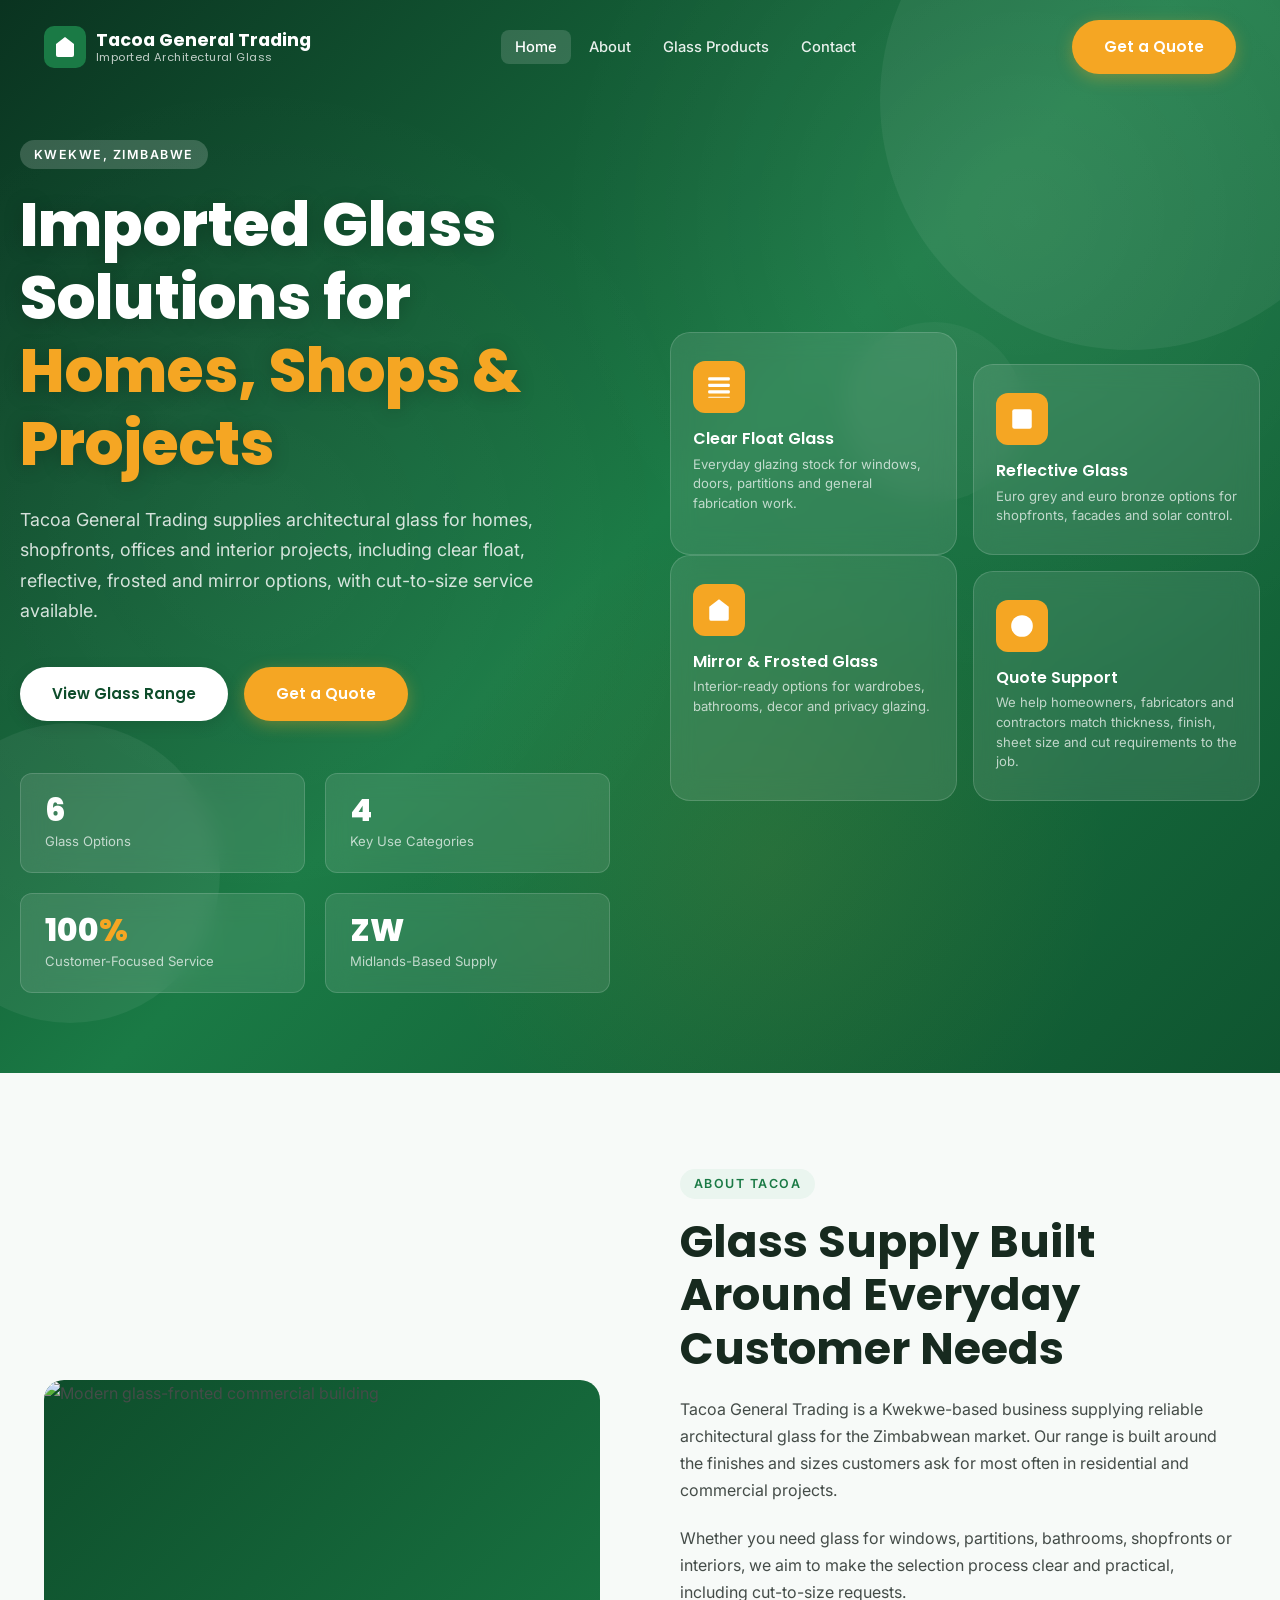
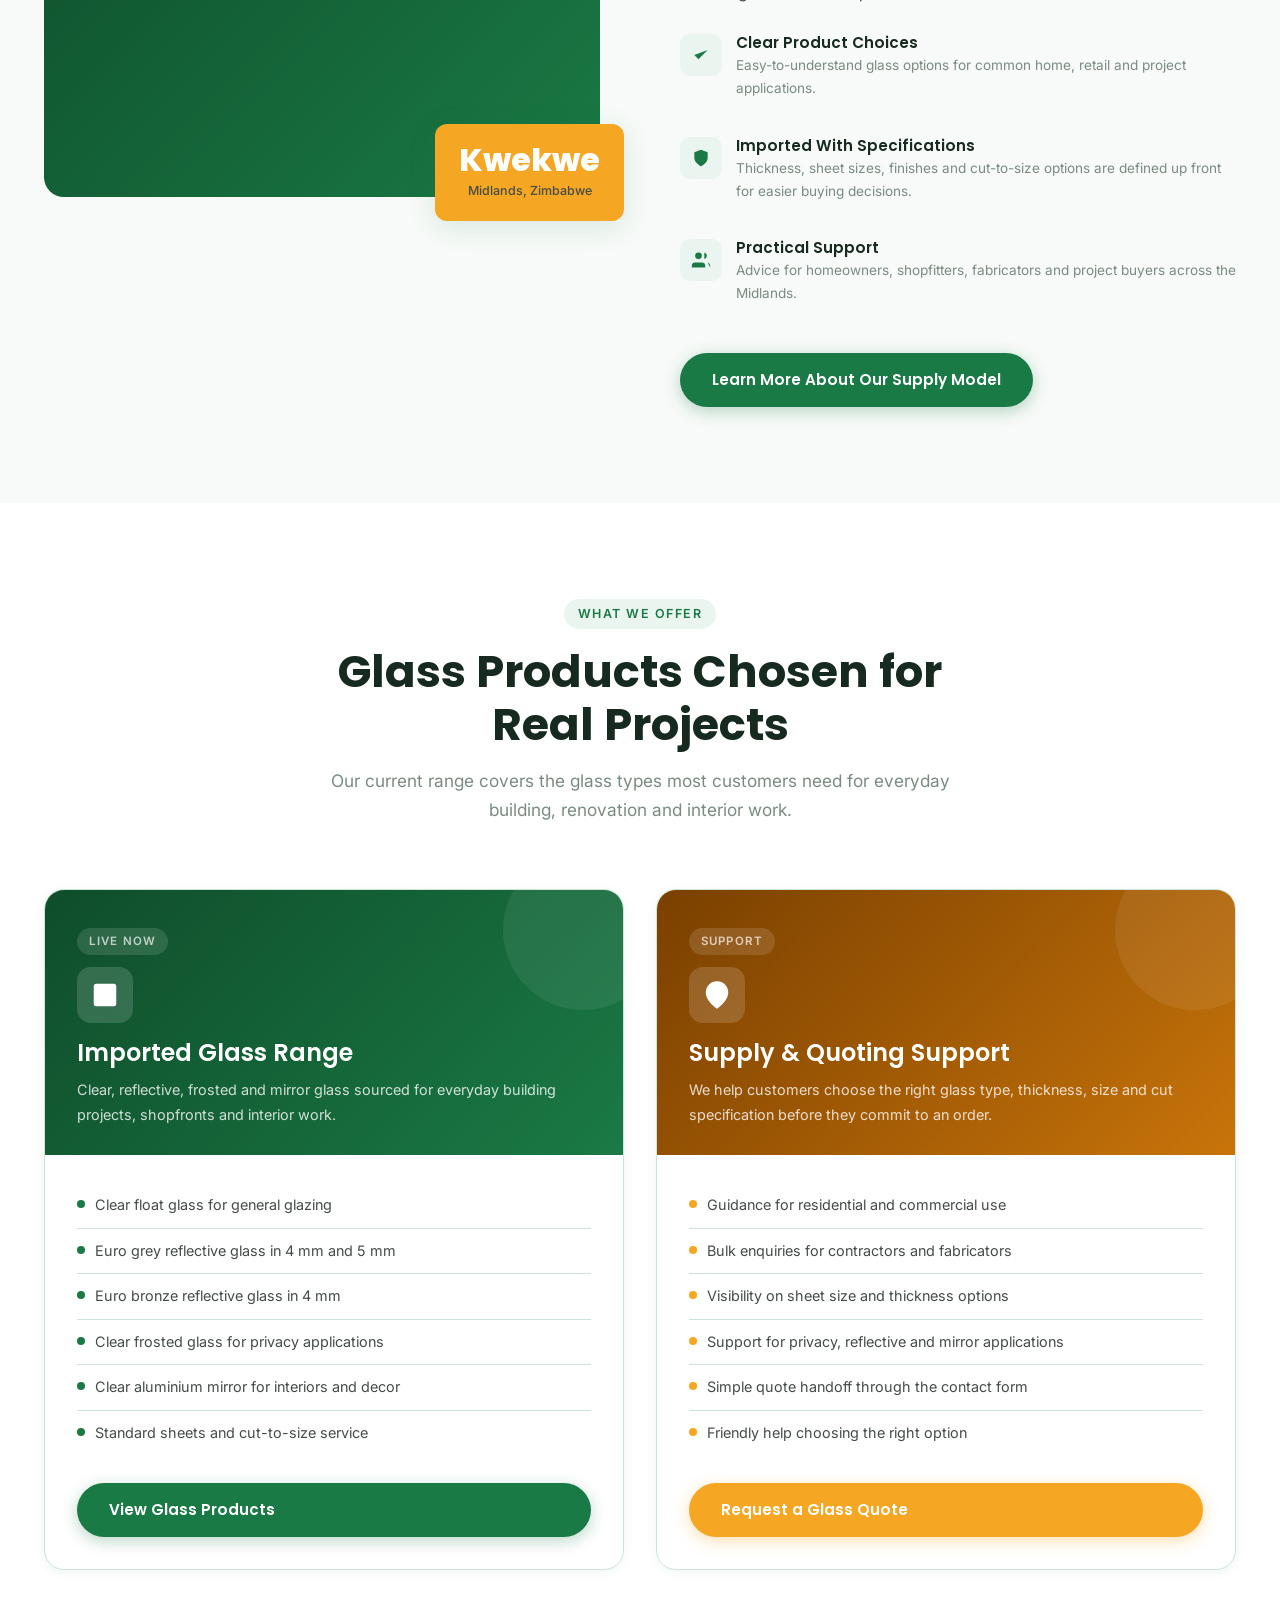
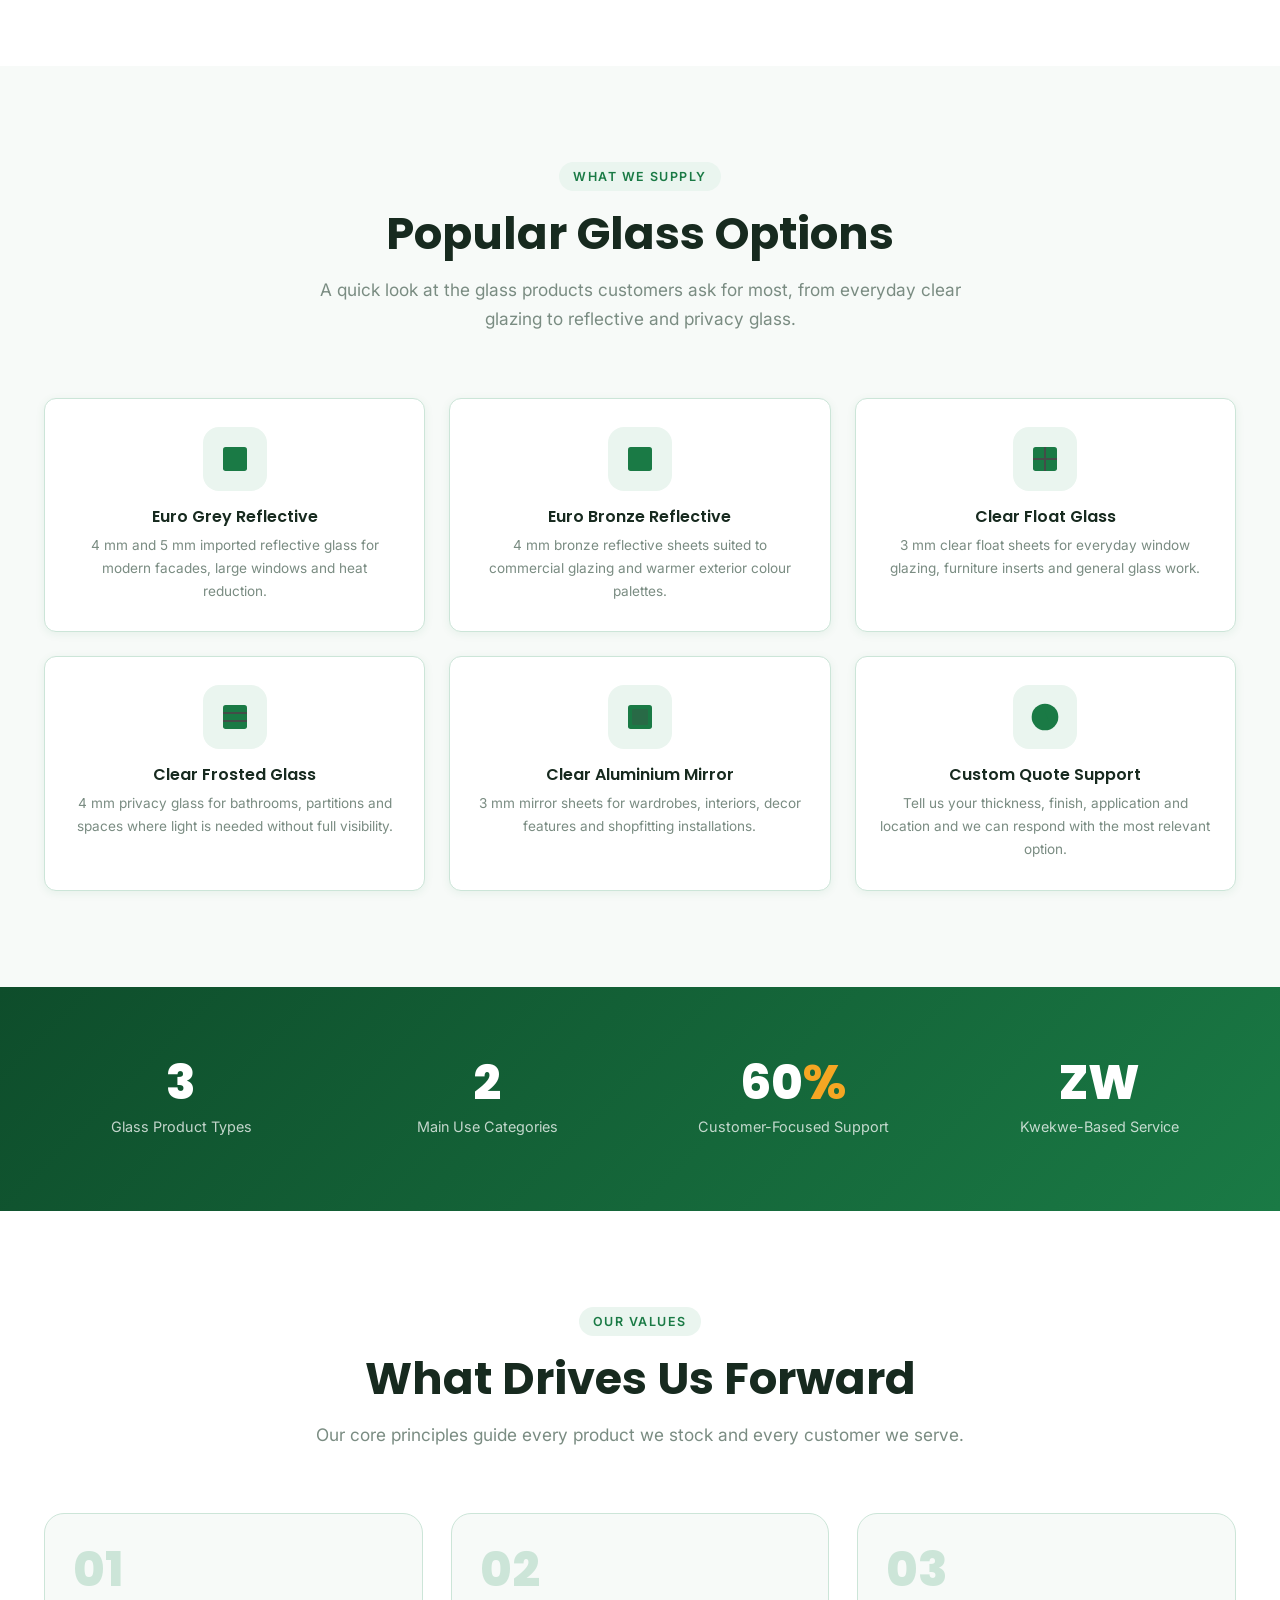
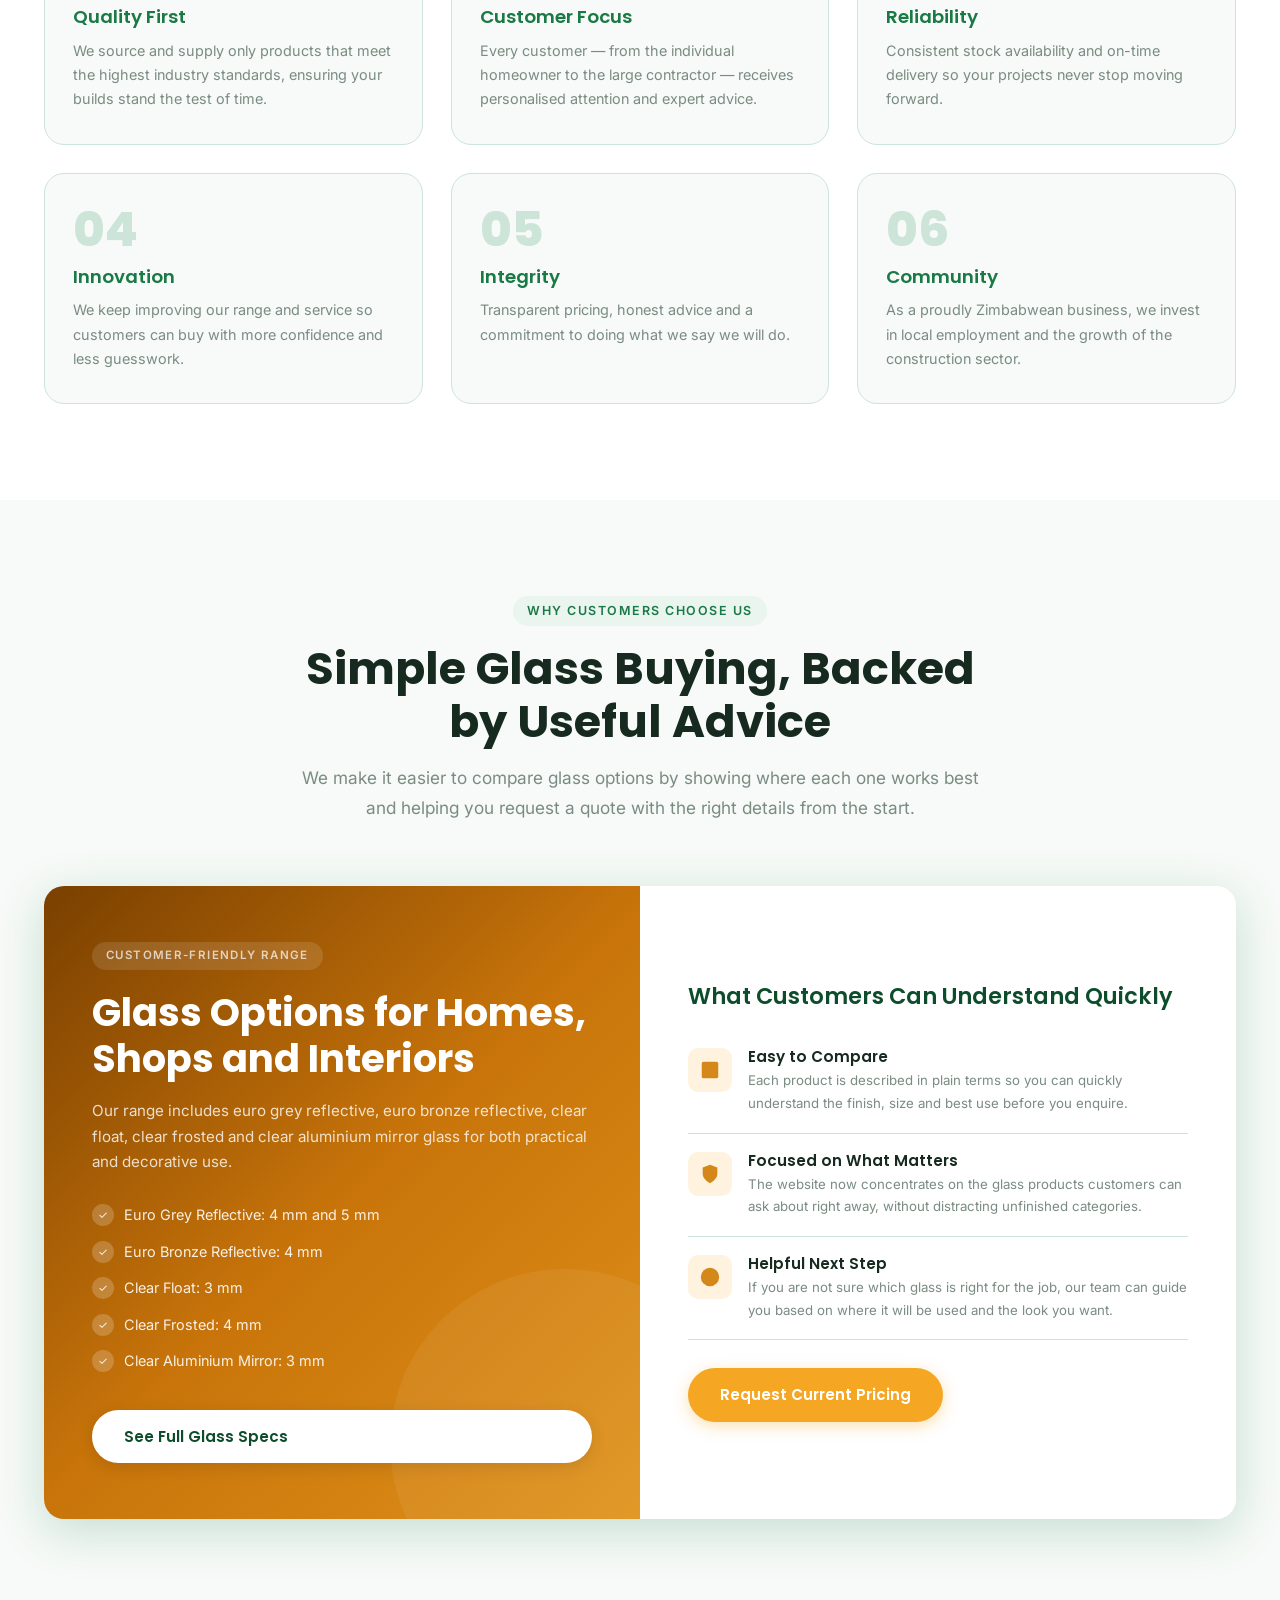
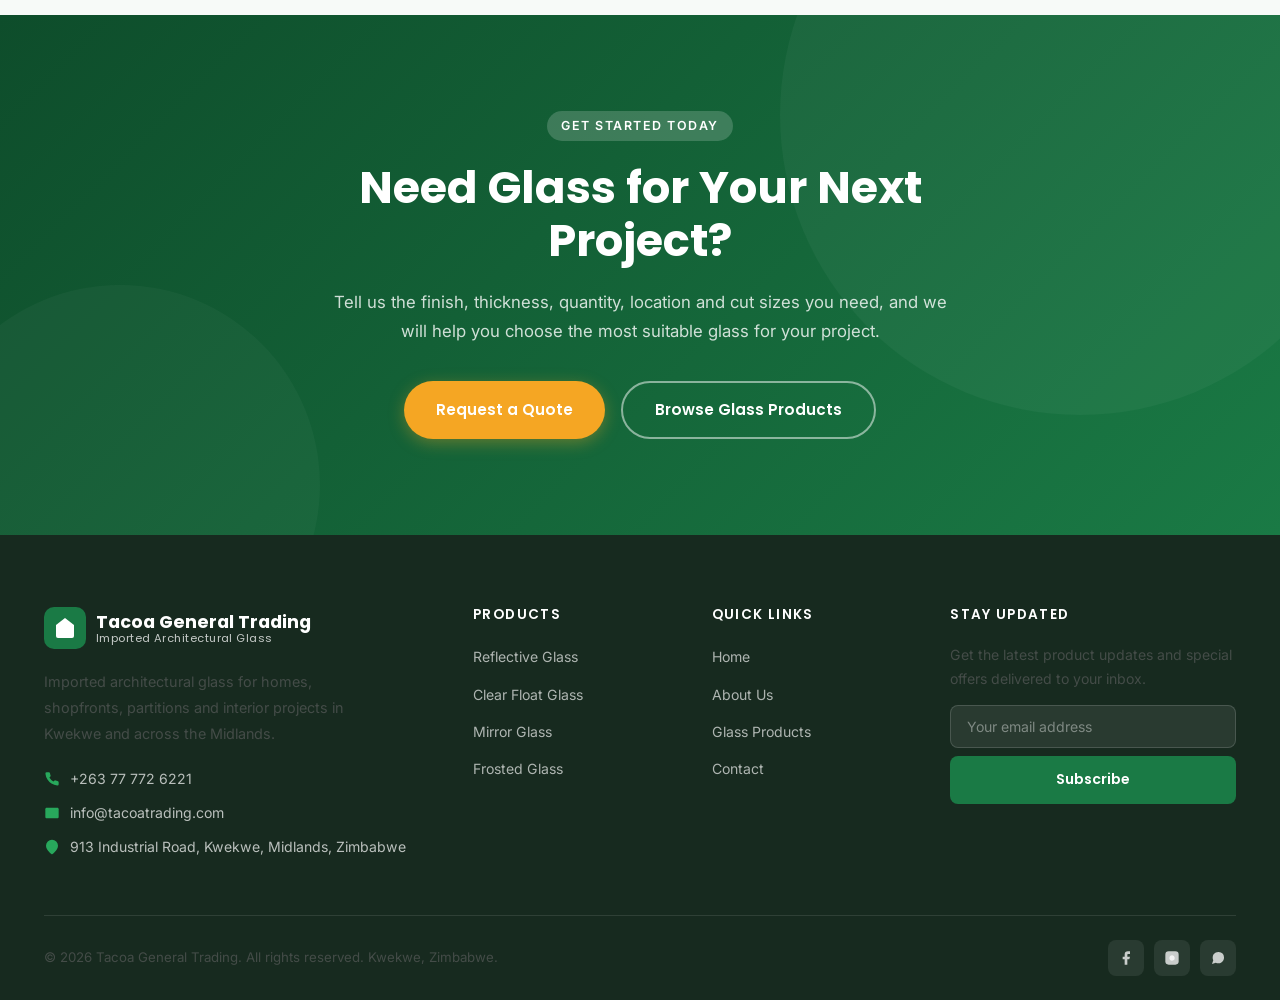
==== index.html @ ed541ab1 "Initial website commit" ====
<!DOCTYPE html>
<html lang="en">
<head>
  <meta charset="UTF-8" />
  <meta name="viewport" content="width=device-width, initial-scale=1.0" />
  <title>Tacoa General Trading — Imported Glass Solutions | Kwekwe, Zimbabwe</title>
  <meta name="description" content="Tacoa General Trading imports and supplies architectural glass in Kwekwe, Zimbabwe, including clear float, reflective, mirror and frosted glass for homes, shops and projects." />
  <link rel="stylesheet" href="css/style.css" />
</head>
<body>

  <!-- ══ NAVBAR ══════════════════════════════════════════════ -->
  <nav class="navbar" id="navbar">
    <div class="container">
      <div class="nav-inner">

        <a href="index.html" class="nav-logo">
          <div class="nav-logo-icon">
            <!-- Aluminium/building icon -->
            <svg viewBox="0 0 24 24" xmlns="http://www.w3.org/2000/svg">
              <path d="M3 9L12 2l9 7v11a2 2 0 01-2 2H5a2 2 0 01-2-2V9z"/>
              <polyline points="9 22 9 12 15 12 15 22" fill="rgba(255,255,255,0.4)"/>
            </svg>
          </div>
          <div class="nav-logo-text">
            Tacoa General Trading
            <span>Imported Architectural Glass</span>
          </div>
        </a>

        <ul class="nav-links">
          <li><a href="index.html" class="nav-link active">Home</a></li>
          <li><a href="about.html" class="nav-link">About</a></li>
          <li><a href="products.html" class="nav-link">Glass Products</a></li>
          <li><a href="contact.html" class="nav-link">Contact</a></li>
        </ul>

        <a href="contact.html" class="btn btn-accent nav-cta">Get a Quote</a>

        <button class="hamburger" id="hamburger" aria-label="Open menu">
          <span></span><span></span><span></span>
        </button>
      </div>
    </div>
  </nav>

  <!-- Mobile Nav -->
  <div class="mobile-overlay" id="mobileOverlay"></div>
  <nav class="mobile-nav" id="mobileNav">
    <a href="index.html" class="mobile-nav-link">Home</a>
    <a href="about.html" class="mobile-nav-link">About Us</a>
    <a href="products.html" class="mobile-nav-link">Glass Products</a>
    <a href="contact.html"    class="mobile-nav-link">Contact</a>
    <div style="margin-top:28px;">
      <a href="contact.html" class="btn btn-primary" style="width:100%;justify-content:center;">Get a Quote</a>
    </div>
  </nav>

  <!-- ══ HERO ════════════════════════════════════════════════ -->
  <section class="hero">
    <div class="hero-bg"></div>
    <div class="hero-pattern"></div>
    <div class="hero-shapes">
      <div class="shape shape-1"></div>
      <div class="shape shape-2"></div>
      <div class="shape shape-3"></div>
    </div>
    <div class="container hero-content">
      <div class="hero-grid">

        <div class="hero-text">
          <span class="label white">Kwekwe, Zimbabwe</span>
          <h1 class="hero-title">
            Imported Glass Solutions for
            <span class="highlight">Homes, Shops &amp; Projects</span>
          </h1>
          <p class="hero-sub">
            Tacoa General Trading supplies architectural glass for homes, shopfronts, offices and interior projects, including clear float, reflective, frosted and mirror options, with cut-to-size service available.
          </p>
          <div class="hero-actions">
            <a href="products.html" class="btn btn-white">View Glass Range</a>
            <a href="contact.html"  class="btn btn-accent">Get a Quote</a>
          </div>

          <div class="hero-stats">
            <div class="stat-card fade-up delay-1">
              <div class="stat-number">6</div>
              <div class="stat-label">Glass Options</div>
            </div>
            <div class="stat-card fade-up delay-2">
              <div class="stat-number">4</div>
              <div class="stat-label">Key Use Categories</div>
            </div>
            <div class="stat-card fade-up delay-3">
              <div class="stat-number">100<span class="plus">%</span></div>
              <div class="stat-label">Customer-Focused Service</div>
            </div>
            <div class="stat-card fade-up delay-4">
              <div class="stat-number">ZW</div>
              <div class="stat-label">Midlands-Based Supply</div>
            </div>
          </div>
        </div>

        <div class="hero-visual">
          <div class="hero-card">
            <div class="hero-card-icon">
              <svg viewBox="0 0 24 24"><rect x="2" y="3" width="20" height="3" rx="1"/><rect x="2" y="9" width="20" height="3" rx="1"/><rect x="2" y="15" width="20" height="3" rx="1"/><rect x="2" y="21" width="20" height="1" rx="0.5"/></svg>
            </div>
            <h4>Clear Float Glass</h4>
            <p>Everyday glazing stock for windows, doors, partitions and general fabrication work.</p>
          </div>
          <div class="hero-card">
            <div class="hero-card-icon">
              <svg viewBox="0 0 24 24"><rect x="3" y="3" width="18" height="18" rx="2"/></svg>
            </div>
            <h4>Reflective Glass</h4>
            <p>Euro grey and euro bronze options for shopfronts, facades and solar control.</p>
          </div>
          <div class="hero-card">
            <div class="hero-card-icon">
              <svg viewBox="0 0 24 24"><path d="M3 9L12 2l9 7v11a2 2 0 01-2 2H5a2 2 0 01-2-2V9z"/></svg>
            </div>
            <h4>Mirror &amp; Frosted Glass</h4>
            <p>Interior-ready options for wardrobes, bathrooms, decor and privacy glazing.</p>
          </div>
          <div class="hero-card">
            <div class="hero-card-icon">
              <svg viewBox="0 0 24 24"><circle cx="12" cy="12" r="10"/><path d="M12 8v4l3 3"/></svg>
            </div>
            <h4>Quote Support</h4>
            <p>We help homeowners, fabricators and contractors match thickness, finish, sheet size and cut requirements to the job.</p>
          </div>
        </div>

      </div>
    </div>
  </section>

  <!-- ══ ABOUT HOME ══════════════════════════════════════════ -->
  <section class="section about-home">
    <div class="container">
      <div class="about-grid">

        <div class="about-visual fade-up">
          <div class="about-img-wrap">
            <img src="https://images.pexels.com/photos/5230076/pexels-photo-5230076.jpeg?auto=compress&cs=tinysrgb&w=1200" alt="Modern glass-fronted commercial building" />
          </div>
          <div class="about-badge">
            <div class="num">Kwekwe</div>
            <p>Midlands, Zimbabwe</p>
          </div>
        </div>

        <div class="about-text fade-up delay-2">
          <span class="label">About Tacoa</span>
          <h2>Glass Supply Built Around Everyday Customer Needs</h2>
          <p>
            Tacoa General Trading is a Kwekwe-based business supplying reliable architectural glass for the Zimbabwean market. Our range is built around the finishes and sizes customers ask for most often in residential and commercial projects.
          </p>
          <p>
            Whether you need glass for windows, partitions, bathrooms, shopfronts or interiors, we aim to make the selection process clear and practical, including cut-to-size requests.
          </p>
          <div class="about-features">
            <div class="feature-item">
              <div class="feature-icon">
                <svg viewBox="0 0 24 24"><polyline points="20 6 9 17 4 12"/></svg>
              </div>
              <div class="feature-text">
                <h4>Clear Product Choices</h4>
                <p>Easy-to-understand glass options for common home, retail and project applications.</p>
              </div>
            </div>
            <div class="feature-item">
              <div class="feature-icon">
                <svg viewBox="0 0 24 24"><path d="M12 22s8-4 8-10V5l-8-3-8 3v7c0 6 8 10 8 10z"/></svg>
              </div>
              <div class="feature-text">
                <h4>Imported With Specifications</h4>
                <p>Thickness, sheet sizes, finishes and cut-to-size options are defined up front for easier buying decisions.</p>
              </div>
            </div>
            <div class="feature-item">
              <div class="feature-icon">
                <svg viewBox="0 0 24 24"><path d="M17 21v-2a4 4 0 00-4-4H5a4 4 0 00-4 4v2"/><circle cx="9" cy="7" r="4"/><path d="M23 21v-2a4 4 0 00-3-3.87"/><path d="M16 3.13a4 4 0 010 7.75"/></svg>
              </div>
              <div class="feature-text">
                <h4>Practical Support</h4>
                <p>Advice for homeowners, shopfitters, fabricators and project buyers across the Midlands.</p>
              </div>
            </div>
          </div>
          <a href="about.html" class="btn btn-primary">Learn More About Our Supply Model</a>
        </div>

      </div>
    </div>
  </section>

  <!-- ══ DIVISIONS ═══════════════════════════════════════════ -->
  <section class="section divisions">
    <div class="container">
      <div class="section-header fade-up">
        <span class="label">What We Offer</span>
        <h2>Glass Products Chosen for Real Projects</h2>
        <p>Our current range covers the glass types most customers need for everyday building, renovation and interior work.</p>
      </div>
      <div class="divisions-grid">

        <!-- Division 1 -->
        <div class="division-card fade-up delay-1">
          <div class="division-header green">
            <div class="division-header-bg"></div>
            <span class="division-tag">Live Now</span>
            <div class="division-icon">
              <svg viewBox="0 0 24 24"><rect x="3" y="3" width="18" height="18" rx="2"/></svg>
            </div>
            <h3>Imported Glass Range</h3>
            <p>Clear, reflective, frosted and mirror glass sourced for everyday building projects, shopfronts and interior work.</p>
          </div>
          <div class="division-body">
            <ul class="division-list">
              <li>Clear float glass for general glazing</li>
              <li>Euro grey reflective glass in 4 mm and 5 mm</li>
              <li>Euro bronze reflective glass in 4 mm</li>
              <li>Clear frosted glass for privacy applications</li>
              <li>Clear aluminium mirror for interiors and decor</li>
              <li>Standard sheets and cut-to-size service</li>
            </ul>
            <a href="products.html" class="btn btn-primary">View Glass Products</a>
          </div>
        </div>

        <!-- Division 2 -->
        <div class="division-card fade-up delay-2">
          <div class="division-header amber">
            <div class="division-header-bg"></div>
            <span class="division-tag">Support</span>
            <div class="division-icon">
              <svg viewBox="0 0 24 24"><path d="M21 10c0 7-9 13-9 13S3 17 3 10a9 9 0 0118 0z"/><circle cx="12" cy="10" r="3"/></svg>
            </div>
            <h3>Supply &amp; Quoting Support</h3>
            <p>We help customers choose the right glass type, thickness, size and cut specification before they commit to an order.</p>
          </div>
          <div class="division-body">
            <ul class="division-list">
              <li>Guidance for residential and commercial use</li>
              <li>Bulk enquiries for contractors and fabricators</li>
              <li>Visibility on sheet size and thickness options</li>
              <li>Support for privacy, reflective and mirror applications</li>
              <li>Simple quote handoff through the contact form</li>
              <li>Friendly help choosing the right option</li>
            </ul>
            <a href="contact.html" class="btn btn-accent">Request a Glass Quote</a>
          </div>
        </div>

      </div>
    </div>
  </section>

  <!-- ══ PRODUCTS HIGHLIGHTS ═════════════════════════════════ -->
  <section class="section products-section">
    <div class="container">
      <div class="section-header fade-up">
        <span class="label">What We Supply</span>
        <h2>Popular Glass Options</h2>
        <p>A quick look at the glass products customers ask for most, from everyday clear glazing to reflective and privacy glass.</p>
      </div>
      <div class="products-grid">
        <div class="product-card fade-up delay-1">
          <div class="product-icon">
            <svg viewBox="0 0 24 24"><rect x="3" y="3" width="18" height="18" rx="2"/></svg>
          </div>
          <h4>Euro Grey Reflective</h4>
          <p>4 mm and 5 mm imported reflective glass for modern facades, large windows and heat reduction.</p>
        </div>
        <div class="product-card fade-up delay-2">
          <div class="product-icon">
            <svg viewBox="0 0 24 24"><rect x="3" y="3" width="18" height="18" rx="2"/></svg>
          </div>
          <h4>Euro Bronze Reflective</h4>
          <p>4 mm bronze reflective sheets suited to commercial glazing and warmer exterior colour palettes.</p>
        </div>
        <div class="product-card fade-up delay-3">
          <div class="product-icon">
            <svg viewBox="0 0 24 24"><rect x="3" y="3" width="18" height="18" rx="2"/><path d="M3 12h18M12 3v18" stroke="currentColor" stroke-width="1.5" fill="none"/></svg>
          </div>
          <h4>Clear Float Glass</h4>
          <p>3 mm clear float sheets for everyday window glazing, furniture inserts and general glass work.</p>
        </div>
        <div class="product-card fade-up delay-1">
          <div class="product-icon">
            <svg viewBox="0 0 24 24"><rect x="3" y="3" width="18" height="18" rx="2"/><path d="M3 9h18M3 15h18" stroke="currentColor" stroke-width="1.5" fill="none"/></svg>
          </div>
          <h4>Clear Frosted Glass</h4>
          <p>4 mm privacy glass for bathrooms, partitions and spaces where light is needed without full visibility.</p>
        </div>
        <div class="product-card fade-up delay-2">
          <div class="product-icon">
            <svg viewBox="0 0 24 24"><rect x="3" y="3" width="18" height="18" rx="2"/><rect x="6" y="6" width="12" height="12" rx="1" fill="currentColor" opacity=".35"/></svg>
          </div>
          <h4>Clear Aluminium Mirror</h4>
          <p>3 mm mirror sheets for wardrobes, interiors, decor features and shopfitting installations.</p>
        </div>
        <div class="product-card fade-up delay-3">
          <div class="product-icon">
            <svg viewBox="0 0 24 24"><circle cx="12" cy="12" r="10"/><path d="M12 8v4l3 3"/></svg>
          </div>
          <h4>Custom Quote Support</h4>
          <p>Tell us your thickness, finish, application and location and we can respond with the most relevant option.</p>
        </div>
      </div>
    </div>
  </section>

  <!-- ══ STATS ════════════════════════════════════════════════ -->
  <div class="stats-banner fade-up">
    <div class="container">
      <div class="stats-grid">
        <div class="stats-item">
          <div class="stats-num" data-target="6">0</div>
          <div class="stats-label">Glass Product Types</div>
        </div>
        <div class="stats-item">
          <div class="stats-num" data-target="4">0</div>
          <div class="stats-label">Main Use Categories</div>
        </div>
        <div class="stats-item">
          <div class="stats-num" data-target="100">0<span class="plus">%</span></div>
          <div class="stats-label">Customer-Focused Support</div>
        </div>
        <div class="stats-item">
          <div class="stats-num">ZW</div>
          <div class="stats-label">Kwekwe-Based Service</div>
        </div>
      </div>
    </div>
  </div>

  <!-- ══ VALUES ═══════════════════════════════════════════════ -->
  <section class="section values-section">
    <div class="container">
      <div class="section-header fade-up">
        <span class="label">Our Values</span>
        <h2>What Drives Us Forward</h2>
        <p>Our core principles guide every product we stock and every customer we serve.</p>
      </div>
      <div class="values-grid">
        <div class="value-card fade-up delay-1">
          <div class="value-num">01</div>
          <h3>Quality First</h3>
          <p>We source and supply only products that meet the highest industry standards, ensuring your builds stand the test of time.</p>
        </div>
        <div class="value-card fade-up delay-2">
          <div class="value-num">02</div>
          <h3>Customer Focus</h3>
          <p>Every customer — from the individual homeowner to the large contractor — receives personalised attention and expert advice.</p>
        </div>
        <div class="value-card fade-up delay-3">
          <div class="value-num">03</div>
          <h3>Reliability</h3>
          <p>Consistent stock availability and on-time delivery so your projects never stop moving forward.</p>
        </div>
        <div class="value-card fade-up delay-1">
          <div class="value-num">04</div>
          <h3>Innovation</h3>
          <p>We keep improving our range and service so customers can buy with more confidence and less guesswork.</p>
        </div>
        <div class="value-card fade-up delay-2">
          <div class="value-num">05</div>
          <h3>Integrity</h3>
          <p>Transparent pricing, honest advice and a commitment to doing what we say we will do.</p>
        </div>
        <div class="value-card fade-up delay-3">
          <div class="value-num">06</div>
          <h3>Community</h3>
          <p>As a proudly Zimbabwean business, we invest in local employment and the growth of the construction sector.</p>
        </div>
      </div>
    </div>
  </section>

  <!-- ══ SUBSIDIARY SPOTLIGHT ════════════════════════════════ -->
  <section class="section subsidiary-spotlight">
    <div class="container">
      <div class="section-header fade-up">
        <span class="label">Why Customers Choose Us</span>
        <h2>Simple Glass Buying, Backed by Useful Advice</h2>
        <p>We make it easier to compare glass options by showing where each one works best and helping you request a quote with the right details from the start.</p>
      </div>
      <div class="spotlight-grid fade-up">
        <div class="spotlight-visual">
          <div class="spotlight-bg-shape"></div>
          <span class="spotlight-label">Customer-Friendly Range</span>
          <h2>Glass Options for Homes, Shops and Interiors</h2>
          <p>Our range includes euro grey reflective, euro bronze reflective, clear float, clear frosted and clear aluminium mirror glass for both practical and decorative use.</p>
          <div class="spotlight-features">
            <div class="spotlight-feat">Euro Grey Reflective: 4 mm and 5 mm</div>
            <div class="spotlight-feat">Euro Bronze Reflective: 4 mm</div>
            <div class="spotlight-feat">Clear Float: 3 mm</div>
            <div class="spotlight-feat">Clear Frosted: 4 mm</div>
            <div class="spotlight-feat">Clear Aluminium Mirror: 3 mm</div>
          </div>
          <a href="products.html" class="btn btn-white">See Full Glass Specs</a>
        </div>
        <div class="spotlight-content">
          <h3>What Customers Can Understand Quickly</h3>
          <div class="product-line">
            <div class="pl-icon">
              <svg viewBox="0 0 24 24"><rect x="3" y="3" width="18" height="18" rx="2"/></svg>
            </div>
            <div class="pl-text">
              <h4>Easy to Compare</h4>
              <p>Each product is described in plain terms so you can quickly understand the finish, size and best use before you enquire.</p>
            </div>
          </div>
          <div class="product-line">
            <div class="pl-icon">
              <svg viewBox="0 0 24 24"><path d="M12 22s8-4 8-10V5l-8-3-8 3v7c0 6 8 10 8 10z"/></svg>
            </div>
            <div class="pl-text">
              <h4>Focused on What Matters</h4>
              <p>The website now concentrates on the glass products customers can ask about right away, without distracting unfinished categories.</p>
            </div>
          </div>
          <div class="product-line">
            <div class="pl-icon">
              <svg viewBox="0 0 24 24"><circle cx="12" cy="12" r="10"/><path d="M12 8v4l3 3"/></svg>
            </div>
            <div class="pl-text">
              <h4>Helpful Next Step</h4>
              <p>If you are not sure which glass is right for the job, our team can guide you based on where it will be used and the look you want.</p>
            </div>
          </div>
          <div style="margin-top:28px;">
            <a href="contact.html" class="btn btn-accent">Request Current Pricing</a>
          </div>
        </div>
      </div>
    </div>
  </section>

  <!-- ══ CTA BANNER ══════════════════════════════════════════ -->
  <section class="cta-banner">
    <div class="cta-content fade-up">
      <span class="label white">Get Started Today</span>
      <h2>Need Glass for Your Next Project?</h2>
      <p>Tell us the finish, thickness, quantity, location and cut sizes you need, and we will help you choose the most suitable glass for your project.</p>
      <div class="cta-actions">
        <a href="contact.html"  class="btn btn-accent">Request a Quote</a>
        <a href="products.html" class="btn btn-outline" style="border-color:rgba(255,255,255,.5);color:white;">Browse Glass Products</a>
      </div>
    </div>
  </section>

  <!-- ══ FOOTER ═══════════════════════════════════════════════ -->
  <footer>
    <div class="container">
      <div class="footer-grid">

        <div class="footer-brand">
          <a href="index.html" class="nav-logo" style="text-decoration:none;">
            <div class="nav-logo-icon"><svg viewBox="0 0 24 24" fill="white"><path d="M3 9L12 2l9 7v11a2 2 0 01-2 2H5a2 2 0 01-2-2V9z"/></svg></div>
            <div class="nav-logo-text">Tacoa General Trading<span>Imported Architectural Glass</span></div>
          </a>
          <p>Imported architectural glass for homes, shopfronts, partitions and interior projects in Kwekwe and across the Midlands.</p>
          <div class="footer-contact">
            <a href="tel:+263777726221">
              <svg viewBox="0 0 24 24"><path d="M22 16.92v3a2 2 0 01-2.18 2 19.79 19.79 0 01-8.63-3.07 19.5 19.5 0 01-6-6A19.79 19.79 0 012.12 4.18 2 2 0 014.11 2h3a2 2 0 012 1.72c.127.96.361 1.903.7 2.81a2 2 0 01-.45 2.11L8.09 9.91a16 16 0 006 6l1.27-1.27a2 2 0 012.11-.45c.907.339 1.85.573 2.81.7A2 2 0 0122 16.92z"/></svg>
              +263 77 772 6221
            </a>
            <a href="mailto:info@tacoatrading.com">
              <svg viewBox="0 0 24 24"><path d="M4 4h16c1.1 0 2 .9 2 2v12c0 1.1-.9 2-2 2H4c-1.1 0-2-.9-2-2V6c0-1.1.9-2 2-2z"/><polyline points="22,6 12,13 2,6"/></svg>
              info@tacoatrading.com
            </a>
            <a href="https://maps.google.com/?q=913+Industrial+Road,+Kwekwe,+Midlands,+Zimbabwe" target="_blank" rel="noopener noreferrer">
              <svg viewBox="0 0 24 24"><path d="M21 10c0 7-9 13-9 13s-9-6-9-13a9 9 0 0118 0z"/><circle cx="12" cy="10" r="3"/></svg>
              913 Industrial Road, Kwekwe, Midlands, Zimbabwe
            </a>
          </div>
        </div>

        <div class="footer-col">
          <h4>Products</h4>
          <ul>
            <li><a href="products.html#reflective">Reflective Glass</a></li>
            <li><a href="products.html#clear-float">Clear Float Glass</a></li>
            <li><a href="products.html#mirror">Mirror Glass</a></li>
            <li><a href="products.html#frosted">Frosted Glass</a></li>
          </ul>
        </div>

        <div class="footer-col">
          <h4>Quick Links</h4>
          <ul>
            <li><a href="index.html">Home</a></li>
            <li><a href="about.html">About Us</a></li>
            <li><a href="products.html">Glass Products</a></li>
            <li><a href="contact.html">Contact</a></li>
          </ul>
        </div>

        <div class="footer-col footer-newsletter">
          <h4>Stay Updated</h4>
          <p>Get the latest product updates and special offers delivered to your inbox.</p>
          <form class="newsletter-form" onsubmit="return false;">
            <input type="email" class="newsletter-input" placeholder="Your email address" autocomplete="email" />
            <button class="newsletter-btn" type="submit">Subscribe</button>
          </form>
        </div>

      </div>
      <div class="footer-bottom">
        <p>&copy; 2026 Tacoa General Trading. All rights reserved. Kwekwe, Zimbabwe.</p>
        <div class="social-links">
          <a href="#" class="social-link" aria-label="Facebook">
            <svg viewBox="0 0 24 24"><path d="M18 2h-3a5 5 0 00-5 5v3H7v4h3v8h4v-8h3l1-4h-4V7a1 1 0 011-1h3z"/></svg>
          </a>
          <a href="#" class="social-link" aria-label="Instagram">
            <svg viewBox="0 0 24 24"><rect x="2" y="2" width="20" height="20" rx="5" ry="5"/><path d="M16 11.37A4 4 0 1112.63 8 4 4 0 0116 11.37z"/><line x1="17.5" y1="6.5" x2="17.51" y2="6.5"/></svg>
          </a>
          <a href="#" class="social-link" aria-label="WhatsApp">
            <svg viewBox="0 0 24 24"><path d="M21 11.5a8.38 8.38 0 01-.9 3.8 8.5 8.5 0 01-7.6 4.7 8.38 8.38 0 01-3.8-.9L3 21l1.9-5.7a8.38 8.38 0 01-.9-3.8 8.5 8.5 0 014.7-7.6 8.38 8.38 0 013.8-.9h.5a8.48 8.48 0 018 8v.5z"/></svg>
          </a>
        </div>
      </div>
    </div>
  </footer>

  <script src="js/main.js"></script>
</body>
</html>
---- css/style.css ----
/* ============================================================
   TACOA GENERAL TRADING — Main Stylesheet
   ============================================================ */

@import url('https://fonts.googleapis.com/css2?family=Inter:wght@300;400;500;600&family=Poppins:wght@400;600;700;800&display=swap');

/* ── Custom Properties ──────────────────────────────────────── */
:root {
  --primary:       #1a7a45;
  --primary-dark:  #0e4d2b;
  --primary-light: #28a85c;
  --primary-pale:  #eaf5ef;
  --accent:        #f5a623;
  --accent-dark:   #d4881a;
  --white:         #ffffff;
  --off-white:     #f7faf8;
  --text-dark:     #172a1f;
  --text-body:     #444c48;
  --text-light:    #7a8c82;
  --border:        #cce5d8;
  --shadow-sm:     0 2px 10px rgba(26,122,69,.08);
  --shadow:        0 6px 28px rgba(26,122,69,.14);
  --shadow-lg:     0 12px 48px rgba(26,122,69,.22);
  --radius:        12px;
  --radius-lg:     20px;
  --transition:    all .3s ease;
  --max-w:         1240px;
}

/* ── Reset & Base ─────────────────────────────────────────── */
*, *::before, *::after { margin: 0; padding: 0; box-sizing: border-box; }
html { scroll-behavior: smooth; font-size: 16px; }
body {
  font-family: 'Inter', 'Segoe UI', sans-serif;
  color: var(--text-body);
  background: var(--white);
  line-height: 1.7;
  overflow-x: hidden;
}
img { max-width: 100%; height: auto; display: block; }
a  { text-decoration: none; color: inherit; }
ul { list-style: none; }
button { cursor: pointer; border: none; background: none; font: inherit; }

/* ── Typography ───────────────────────────────────────────── */
h1, h2, h3, h4 {
  font-family: 'Poppins', sans-serif;
  color: var(--text-dark);
  line-height: 1.2;
}
h1 { font-size: clamp(2.2rem, 5vw, 3.8rem); font-weight: 800; }
h2 { font-size: clamp(1.8rem, 3.5vw, 2.8rem); font-weight: 700; }
h3 { font-size: clamp(1.2rem, 2.5vw, 1.6rem); font-weight: 600; }
h4 { font-size: 1.1rem; font-weight: 600; }
p  { font-size: 1rem; color: var(--text-body); }

/* ── Layout Utilities ─────────────────────────────────────── */
.container  { max-width: var(--max-w); margin: 0 auto; padding: 0 24px; }
.section    { padding: 96px 0; }
.section-sm { padding: 64px 0; }

.label {
  display: inline-block;
  font-size: .78rem;
  font-weight: 600;
  letter-spacing: .12em;
  text-transform: uppercase;
  color: var(--primary);
  background: var(--primary-pale);
  padding: 4px 14px;
  border-radius: 100px;
  margin-bottom: 16px;
}
.label.white {
  color: var(--white);
  background: rgba(255,255,255,.18);
}

.section-header { text-align: center; max-width: 680px; margin: 0 auto 64px; }
.section-header p { font-size: 1.08rem; color: var(--text-light); margin-top: 14px; }

/* ── Buttons ──────────────────────────────────────────────── */
.btn {
  display: inline-flex;
  align-items: center;
  gap: 8px;
  padding: 14px 32px;
  border-radius: 100px;
  font-family: 'Poppins', sans-serif;
  font-size: .95rem;
  font-weight: 600;
  transition: var(--transition);
  white-space: nowrap;
}
.btn-primary {
  background: var(--primary);
  color: var(--white);
  box-shadow: 0 4px 16px rgba(26,122,69,.3);
}
.btn-primary:hover {
  background: var(--primary-dark);
  transform: translateY(-2px);
  box-shadow: 0 8px 24px rgba(26,122,69,.4);
}
.btn-outline {
  border: 2px solid var(--primary);
  color: var(--primary);
}
.btn-outline:hover {
  background: var(--primary);
  color: var(--white);
  transform: translateY(-2px);
}
.btn-white {
  background: var(--white);
  color: var(--primary-dark);
  box-shadow: 0 4px 16px rgba(0,0,0,.12);
}
.btn-white:hover {
  background: var(--primary-pale);
  transform: translateY(-2px);
}
.btn-accent {
  background: var(--accent);
  color: var(--white);
  box-shadow: 0 4px 16px rgba(245,166,35,.35);
}
.btn-accent:hover {
  background: var(--accent-dark);
  transform: translateY(-2px);
}

/* ── Navigation ───────────────────────────────────────────── */
.navbar {
  position: fixed;
  top: 0; left: 0; right: 0;
  z-index: 1000;
  padding: 20px 0;
  transition: var(--transition);
}
.navbar.scrolled {
  background: var(--white);
  box-shadow: 0 2px 24px rgba(0,0,0,.1);
  padding: 12px 0;
}
.navbar.scrolled .nav-logo-text { color: var(--primary-dark); }
.navbar.scrolled .nav-link      { color: var(--text-dark); }
.navbar.scrolled .nav-link:hover { color: var(--primary); }

.nav-inner {
  display: flex;
  align-items: center;
  justify-content: space-between;
  gap: 24px;
}

.nav-logo { display: flex; align-items: center; gap: 10px; }
.nav-logo-icon {
  width: 42px; height: 42px;
  background: var(--primary);
  border-radius: 10px;
  display: flex; align-items: center; justify-content: center;
  flex-shrink: 0;
}
.nav-logo-icon svg { width: 24px; height: 24px; fill: white; }
.nav-logo-text {
  font-family: 'Poppins', sans-serif;
  font-weight: 700;
  font-size: 1.1rem;
  color: var(--white);
  line-height: 1.15;
  transition: var(--transition);
}
.nav-logo-text span {
  display: block;
  font-size: .7rem;
  font-weight: 400;
  opacity: .75;
  letter-spacing: .04em;
}

.nav-links {
  display: flex;
  align-items: center;
  gap: 4px;
}
.nav-link {
  font-size: .92rem;
  font-weight: 500;
  color: rgba(255,255,255,.9);
  padding: 8px 14px;
  border-radius: 8px;
  transition: var(--transition);
}
.nav-link:hover, .nav-link.active {
  color: var(--white);
  background: rgba(255,255,255,.15);
}
.navbar.scrolled .nav-link:hover,
.navbar.scrolled .nav-link.active {
  background: var(--primary-pale);
  color: var(--primary);
}

.nav-cta { margin-left: 12px; }

/* Dropdown */
.nav-dropdown { position: relative; }
.dropdown-menu {
  position: absolute;
  top: calc(100% + 8px);
  left: 50%;
  transform: translateX(-50%) translateY(8px);
  background: var(--white);
  border-radius: var(--radius);
  box-shadow: var(--shadow-lg);
  min-width: 220px;
  padding: 8px;
  opacity: 0;
  pointer-events: none;
  transition: var(--transition);
  border: 1px solid var(--border);
}
.nav-dropdown:hover .dropdown-menu {
  opacity: 1;
  pointer-events: all;
  transform: translateX(-50%) translateY(0);
}
.dropdown-item {
  display: flex;
  align-items: center;
  gap: 10px;
  padding: 10px 14px;
  border-radius: 8px;
  font-size: .9rem;
  font-weight: 500;
  color: var(--text-dark);
  transition: var(--transition);
}
.dropdown-item:hover {
  background: var(--primary-pale);
  color: var(--primary);
}
.dropdown-item .icon {
  width: 32px; height: 32px;
  background: var(--primary-pale);
  border-radius: 8px;
  display: flex; align-items: center; justify-content: center;
  flex-shrink: 0;
}
.dropdown-item:hover .icon { background: var(--primary); }
.dropdown-item:hover .icon svg { fill: white; stroke: white; }

/* Hamburger */
.hamburger {
  display: none;
  flex-direction: column;
  gap: 5px;
  padding: 8px;
}
.hamburger span {
  display: block;
  width: 24px; height: 2px;
  background: var(--white);
  border-radius: 2px;
  transition: var(--transition);
}
.navbar.scrolled .hamburger span { background: var(--text-dark); }
.hamburger.open span:nth-child(1) { transform: rotate(45deg) translate(5px,5px); }
.hamburger.open span:nth-child(2) { opacity: 0; }
.hamburger.open span:nth-child(3) { transform: rotate(-45deg) translate(5px,-5px); }

/* Mobile Nav */
.mobile-nav {
  position: fixed;
  top: 0; right: -100%;
  width: min(340px, 100vw);
  height: 100vh;
  background: var(--white);
  z-index: 999;
  padding: 100px 32px 40px;
  box-shadow: -8px 0 40px rgba(0,0,0,.15);
  transition: right .35s ease;
  overflow-y: auto;
}
.mobile-nav.open { right: 0; }
.mobile-nav-link {
  display: block;
  font-family: 'Poppins', sans-serif;
  font-size: 1.1rem;
  font-weight: 600;
  color: var(--text-dark);
  padding: 14px 0;
  border-bottom: 1px solid var(--border);
  transition: var(--transition);
}
.mobile-nav-link:hover { color: var(--primary); padding-left: 8px; }
.mobile-nav-sub { padding-left: 16px; }
.mobile-nav-sub .mobile-nav-link { font-size: .95rem; font-weight: 500; }
.mobile-overlay {
  position: fixed;
  inset: 0;
  background: rgba(0,0,0,.45);
  z-index: 998;
  opacity: 0;
  pointer-events: none;
  transition: opacity .35s ease;
}
.mobile-overlay.open { opacity: 1; pointer-events: all; }

/* ── Hero ─────────────────────────────────────────────────── */
.hero {
  min-height: 100vh;
  position: relative;
  display: flex;
  align-items: center;
  overflow: hidden;
}
.hero-bg {
  position: absolute;
  inset: 0;
  background: linear-gradient(135deg, #0a3320 0%, #1a7a45 50%, #0f5530 100%);
}
.hero-pattern {
  position: absolute;
  inset: 0;
  background-image:
    radial-gradient(circle at 20% 50%, rgba(255,255,255,.04) 0%, transparent 40%),
    radial-gradient(circle at 80% 20%, rgba(255,255,255,.06) 0%, transparent 35%),
    radial-gradient(circle at 60% 80%, rgba(245,166,35,.08) 0%, transparent 30%);
  background-size: 100% 100%;
}
.hero-shapes {
  position: absolute;
  inset: 0;
  pointer-events: none;
}
.shape {
  position: absolute;
  border-radius: 50%;
  opacity: .06;
  background: var(--white);
}
.shape-1 { width: 500px; height: 500px; top: -150px; right: -100px; }
.shape-2 { width: 300px; height: 300px; bottom: 50px; left: -80px; }
.shape-3 { width: 180px; height: 180px; top: 30%; right: 20%; opacity: .04; }

.hero-content {
  position: relative;
  z-index: 1;
  padding: 140px 0 80px;
}
.hero-grid {
  display: grid;
  grid-template-columns: 1fr 1fr;
  gap: 60px;
  align-items: center;
}
.hero-text .label { margin-bottom: 20px; }
.hero-title {
  color: var(--white);
  margin-bottom: 24px;
  text-shadow: 0 2px 20px rgba(0,0,0,.2);
}
.hero-title .highlight {
  color: var(--accent);
  display: block;
}
.hero-sub {
  font-size: 1.12rem;
  color: rgba(255,255,255,.82);
  max-width: 520px;
  margin-bottom: 40px;
}
.hero-actions { display: flex; gap: 16px; flex-wrap: wrap; }

.hero-stats {
  display: grid;
  grid-template-columns: repeat(2, 1fr);
  gap: 20px;
  margin-top: 52px;
}
.stat-card {
  background: rgba(255,255,255,.1);
  backdrop-filter: blur(12px);
  border: 1px solid rgba(255,255,255,.15);
  border-radius: var(--radius);
  padding: 20px 24px;
}
.stat-number {
  font-family: 'Poppins', sans-serif;
  font-size: 2rem;
  font-weight: 800;
  color: var(--white);
  line-height: 1;
}
.stat-number .plus { color: var(--accent); }
.stat-label { font-size: .82rem; color: rgba(255,255,255,.7); margin-top: 4px; }

.hero-visual {
  display: grid;
  grid-template-columns: 1fr 1fr;
  gap: 16px;
}
.hero-card {
  background: rgba(255,255,255,.1);
  backdrop-filter: blur(12px);
  border: 1px solid rgba(255,255,255,.15);
  border-radius: var(--radius-lg);
  padding: 28px 22px;
  transition: var(--transition);
}
.hero-card:hover {
  background: rgba(255,255,255,.16);
  transform: translateY(-4px);
}
.hero-card:nth-child(2) { margin-top: 32px; }
.hero-card:nth-child(3) { margin-top: -16px; }
.hero-card-icon {
  width: 52px; height: 52px;
  background: var(--accent);
  border-radius: 12px;
  display: flex; align-items: center; justify-content: center;
  margin-bottom: 16px;
}
.hero-card-icon svg { width: 26px; height: 26px; fill: white; }
.hero-card h4 { color: var(--white); font-size: 1rem; margin-bottom: 6px; }
.hero-card p  { font-size: .82rem; color: rgba(255,255,255,.7); line-height: 1.5; }

/* ── About Home ───────────────────────────────────────────── */
.about-home { background: var(--off-white); }
.about-grid {
  display: grid;
  grid-template-columns: 1fr 1fr;
  gap: 80px;
  align-items: center;
}
.about-visual { position: relative; }
.about-img-wrap {
  border-radius: var(--radius-lg);
  overflow: hidden;
  aspect-ratio: 4/3;
  background: linear-gradient(135deg, var(--primary-dark), var(--primary));
  display: flex; align-items: center; justify-content: center;
}
.about-img-wrap img {
  width: 100%;
  height: 100%;
  object-fit: cover;
  display: block;
}
.about-img-placeholder {
  text-align: center;
  color: rgba(255,255,255,.7);
}
.about-img-placeholder svg { width: 64px; height: 64px; fill: rgba(255,255,255,.5); margin: 0 auto 12px; }
.about-img-placeholder p { font-size: .85rem; }
.about-badge {
  position: absolute;
  bottom: -24px; right: -24px;
  background: var(--accent);
  color: var(--white);
  border-radius: var(--radius);
  padding: 20px 24px;
  box-shadow: var(--shadow);
  text-align: center;
}
.about-badge .num {
  font-family: 'Poppins', sans-serif;
  font-size: 2rem;
  font-weight: 800;
  line-height: 1;
}
.about-badge p { font-size: .78rem; margin-top: 4px; font-weight: 500; }

.about-text h2 { margin-bottom: 20px; }
.about-text p  { margin-bottom: 20px; }
.about-features { margin: 28px 0; display: flex; flex-direction: column; gap: 16px; }
.feature-item { display: flex; gap: 14px; align-items: flex-start; }
.feature-icon {
  width: 42px; height: 42px;
  background: var(--primary-pale);
  border-radius: 10px;
  display: flex; align-items: center; justify-content: center;
  flex-shrink: 0;
}
.feature-icon svg { width: 20px; height: 20px; fill: var(--primary); }
.feature-text h4 { font-size: .95rem; margin-bottom: 2px; }
.feature-text p  { font-size: .85rem; color: var(--text-light); }

/* ── Divisions ────────────────────────────────────────────── */
.divisions { background: var(--white); }
.divisions-grid {
  display: grid;
  grid-template-columns: repeat(2, 1fr);
  gap: 32px;
}
.division-card {
  border-radius: var(--radius-lg);
  overflow: hidden;
  box-shadow: var(--shadow-sm);
  border: 1px solid var(--border);
  transition: var(--transition);
  display: flex;
  flex-direction: column;
}
.division-card:hover {
  box-shadow: var(--shadow-lg);
  transform: translateY(-6px);
}
.division-header {
  padding: 36px 32px 28px;
  position: relative;
  overflow: hidden;
}
.division-header.green { background: linear-gradient(135deg, #0f4d2b, #1a7a45); }
.division-header.amber { background: linear-gradient(135deg, #7a4000, #c8740a); }
.division-header-bg {
  position: absolute;
  top: -40px; right: -40px;
  width: 160px; height: 160px;
  border-radius: 50%;
  background: rgba(255,255,255,.07);
}
.division-tag {
  font-size: .72rem;
  font-weight: 600;
  letter-spacing: .1em;
  text-transform: uppercase;
  color: rgba(255,255,255,.7);
  background: rgba(255,255,255,.12);
  padding: 4px 12px;
  border-radius: 100px;
  display: inline-block;
  margin-bottom: 12px;
}
.division-icon {
  width: 56px; height: 56px;
  background: rgba(255,255,255,.15);
  border-radius: 14px;
  display: flex; align-items: center; justify-content: center;
  margin-bottom: 16px;
}
.division-icon svg { width: 30px; height: 30px; fill: white; }
.division-header h3 { color: white; font-size: 1.5rem; margin-bottom: 10px; }
.division-header p  { color: rgba(255,255,255,.8); font-size: .9rem; }

.division-body {
  padding: 28px 32px 32px;
  flex: 1;
  display: flex;
  flex-direction: column;
}
.division-list { flex: 1; margin-bottom: 28px; }
.division-list li {
  display: flex;
  gap: 10px;
  align-items: flex-start;
  padding: 10px 0;
  border-bottom: 1px solid var(--border);
  font-size: .9rem;
  color: var(--text-body);
}
.division-list li:last-child { border-bottom: none; }
.division-list li::before {
  content: '';
  width: 8px; height: 8px;
  background: var(--primary);
  border-radius: 50%;
  margin-top: 7px;
  flex-shrink: 0;
}
.division-card:nth-child(2) .division-list li::before { background: var(--accent); }

/* ── Products Grid ────────────────────────────────────────── */
.products-section { background: var(--off-white); }
.products-grid {
  display: grid;
  grid-template-columns: repeat(3, 1fr);
  gap: 24px;
}
.product-card {
  background: var(--white);
  border-radius: var(--radius);
  padding: 28px 24px;
  box-shadow: var(--shadow-sm);
  border: 1px solid var(--border);
  transition: var(--transition);
  text-align: center;
}
.product-card:hover {
  box-shadow: var(--shadow);
  transform: translateY(-4px);
  border-color: var(--primary);
}
.product-icon {
  width: 64px; height: 64px;
  background: var(--primary-pale);
  border-radius: 16px;
  display: flex; align-items: center; justify-content: center;
  margin: 0 auto 16px;
  transition: var(--transition);
}
.product-card:hover .product-icon { background: var(--primary); }
.product-icon svg { width: 32px; height: 32px; fill: var(--primary); transition: var(--transition); }
.product-card:hover .product-icon svg { fill: white; }
.product-card h4 { margin-bottom: 8px; font-size: 1rem; }
.product-card p  { font-size: .85rem; color: var(--text-light); }

/* ── Values ───────────────────────────────────────────────── */
.values-section { background: var(--white); }
.values-grid {
  display: grid;
  grid-template-columns: repeat(3, 1fr);
  gap: 28px;
}
.value-card {
  padding: 32px 28px;
  border-radius: var(--radius-lg);
  background: var(--off-white);
  border: 1px solid var(--border);
  transition: var(--transition);
}
.value-card:hover {
  background: var(--primary-pale);
  border-color: var(--primary);
  transform: translateY(-4px);
}
.value-num {
  font-family: 'Poppins', sans-serif;
  font-size: 3rem;
  font-weight: 800;
  color: var(--border);
  line-height: 1;
  margin-bottom: 12px;
  transition: var(--transition);
}
.value-card:hover .value-num { color: var(--primary-pale); }
.value-card h3 { font-size: 1.15rem; color: var(--primary); margin-bottom: 10px; }
.value-card p  { font-size: .9rem; color: var(--text-light); }

/* ── Stats Banner ─────────────────────────────────────────── */
.stats-banner {
  background: linear-gradient(135deg, var(--primary-dark) 0%, var(--primary) 100%);
  padding: 72px 0;
}
.stats-grid {
  display: grid;
  grid-template-columns: repeat(4, 1fr);
  gap: 32px;
  text-align: center;
}
.stats-item {}
.stats-num {
  font-family: 'Poppins', sans-serif;
  font-size: 3rem;
  font-weight: 800;
  color: var(--white);
  line-height: 1;
  margin-bottom: 8px;
}
.stats-num .plus { color: var(--accent); }
.stats-label { font-size: .9rem; color: rgba(255,255,255,.75); }

/* ── Subsidiary Spotlight ─────────────────────────────────── */
.subsidiary-spotlight {
  background: var(--off-white);
  overflow: hidden;
}
.spotlight-grid {
  display: grid;
  grid-template-columns: 1fr 1fr;
  gap: 0;
  border-radius: var(--radius-lg);
  overflow: hidden;
  box-shadow: var(--shadow-lg);
}
.spotlight-visual {
  background: linear-gradient(135deg, #7a4000, #c8740a, #e0921a);
  padding: 56px 48px;
  position: relative;
  overflow: hidden;
  display: flex;
  flex-direction: column;
  justify-content: center;
}
.spotlight-bg-shape {
  position: absolute;
  width: 350px; height: 350px;
  border-radius: 50%;
  background: rgba(255,255,255,.06);
  bottom: -100px; right: -100px;
}
.spotlight-label {
  font-size: .72rem;
  font-weight: 600;
  letter-spacing: .12em;
  text-transform: uppercase;
  color: rgba(255,255,255,.7);
  background: rgba(255,255,255,.12);
  padding: 4px 14px;
  border-radius: 100px;
  display: inline-block;
  margin-bottom: 20px;
  width: fit-content;
}
.spotlight-visual h2 { color: white; font-size: clamp(1.6rem,3vw,2.4rem); margin-bottom: 16px; }
.spotlight-visual p  { color: rgba(255,255,255,.8); font-size: .95rem; line-height: 1.7; margin-bottom: 28px; }
.spotlight-features {
  display: flex;
  flex-direction: column;
  gap: 12px;
  margin-bottom: 36px;
}
.spotlight-feat {
  display: flex;
  gap: 10px;
  align-items: center;
  color: rgba(255,255,255,.9);
  font-size: .9rem;
}
.spotlight-feat::before {
  content: '✓';
  width: 22px; height: 22px;
  background: rgba(255,255,255,.2);
  border-radius: 50%;
  display: flex; align-items: center; justify-content: center;
  font-size: .7rem;
  flex-shrink: 0;
  text-align: center;
  line-height: 22px;
}

.spotlight-content {
  background: var(--white);
  padding: 56px 48px;
  display: flex;
  flex-direction: column;
  justify-content: center;
}
.spotlight-content h3 { font-size: 1.4rem; color: var(--primary-dark); margin-bottom: 20px; }
.product-line {
  display: flex;
  gap: 16px;
  padding: 18px 0;
  border-bottom: 1px solid var(--border);
  align-items: flex-start;
}
.product-line:last-of-type { border-bottom: none; }
.pl-icon {
  width: 44px; height: 44px;
  background: #fff3e0;
  border-radius: 10px;
  display: flex; align-items: center; justify-content: center;
  flex-shrink: 0;
}
.pl-icon svg { width: 22px; height: 22px; fill: var(--accent-dark); }
.pl-text h4 { font-size: .95rem; color: var(--text-dark); margin-bottom: 3px; }
.pl-text p  { font-size: .83rem; color: var(--text-light); }

/* ── CTA Banner ───────────────────────────────────────────── */
.cta-banner {
  background: linear-gradient(135deg, var(--primary-dark) 0%, var(--primary) 100%);
  text-align: center;
  padding: 96px 24px;
  position: relative;
  overflow: hidden;
}
.cta-banner::before {
  content: '';
  position: absolute;
  width: 600px; height: 600px;
  border-radius: 50%;
  background: rgba(255,255,255,.04);
  top: -200px; right: -100px;
}
.cta-banner::after {
  content: '';
  position: absolute;
  width: 400px; height: 400px;
  border-radius: 50%;
  background: rgba(255,255,255,.03);
  bottom: -150px; left: -80px;
}
.cta-content { position: relative; z-index: 1; max-width: 640px; margin: 0 auto; }
.cta-content .label.white { margin-bottom: 20px; }
.cta-content h2 { color: var(--white); margin-bottom: 20px; }
.cta-content p  { color: rgba(255,255,255,.8); font-size: 1.05rem; margin-bottom: 36px; }
.cta-actions { display: flex; gap: 16px; justify-content: center; flex-wrap: wrap; }

/* ── Footer ───────────────────────────────────────────────── */
footer {
  background: var(--text-dark);
  color: rgba(255,255,255,.75);
  padding: 72px 0 0;
}
.footer-grid {
  display: grid;
  grid-template-columns: 2fr 1fr 1fr 1.5fr;
  gap: 48px;
  padding-bottom: 56px;
}
.footer-brand .nav-logo { margin-bottom: 20px; }
.footer-brand p { font-size: .9rem; line-height: 1.8; max-width: 300px; }
.footer-contact { margin-top: 20px; display: flex; flex-direction: column; gap: 10px; }
.footer-contact a {
  display: flex;
  gap: 10px;
  align-items: center;
  font-size: .88rem;
  color: rgba(255,255,255,.7);
  transition: var(--transition);
}
.footer-contact a:hover { color: var(--primary-light); }
.footer-contact svg { width: 16px; height: 16px; fill: var(--primary-light); flex-shrink: 0; }

.footer-col h4 {
  font-family: 'Poppins', sans-serif;
  font-size: .85rem;
  font-weight: 600;
  letter-spacing: .1em;
  text-transform: uppercase;
  color: var(--white);
  margin-bottom: 20px;
}
.footer-col ul { display: flex; flex-direction: column; gap: 10px; }
.footer-col ul a {
  font-size: .88rem;
  color: rgba(255,255,255,.65);
  transition: var(--transition);
}
.footer-col ul a:hover { color: var(--primary-light); padding-left: 4px; }

.footer-newsletter p { font-size: .88rem; margin-bottom: 14px; }
.newsletter-form { display: flex; gap: 8px; flex-direction: column; }
.newsletter-input {
  padding: 12px 16px;
  border-radius: 8px;
  border: 1px solid rgba(255,255,255,.15);
  background: rgba(255,255,255,.08);
  color: var(--white);
  font-size: .88rem;
  transition: var(--transition);
  font-family: inherit;
}
.newsletter-input::placeholder { color: rgba(255,255,255,.4); }
.newsletter-input:focus {
  outline: none;
  border-color: var(--primary-light);
  background: rgba(255,255,255,.12);
}
.newsletter-btn {
  padding: 12px 20px;
  background: var(--primary);
  color: white;
  border-radius: 8px;
  font-weight: 600;
  font-size: .88rem;
  transition: var(--transition);
  font-family: 'Poppins', sans-serif;
}
.newsletter-btn:hover { background: var(--primary-light); }

.footer-bottom {
  border-top: 1px solid rgba(255,255,255,.1);
  padding: 24px 0;
  display: flex;
  align-items: center;
  justify-content: space-between;
  gap: 16px;
  flex-wrap: wrap;
}
.footer-bottom p { font-size: .83rem; }
.social-links { display: flex; gap: 10px; }
.social-link {
  width: 36px; height: 36px;
  background: rgba(255,255,255,.08);
  border-radius: 8px;
  display: flex; align-items: center; justify-content: center;
  transition: var(--transition);
}
.social-link:hover { background: var(--primary); }
.social-link svg { width: 16px; height: 16px; fill: rgba(255,255,255,.75); }
.social-link:hover svg { fill: white; }

/* ── Page Hero (inner pages) ──────────────────────────────── */
.page-hero {
  padding: 160px 0 80px;
  background: linear-gradient(135deg, var(--primary-dark) 0%, var(--primary) 100%);
  position: relative;
  overflow: hidden;
}
.page-hero::after {
  content: '';
  position: absolute;
  width: 400px; height: 400px;
  border-radius: 50%;
  background: rgba(255,255,255,.05);
  top: -100px; right: -80px;
}
.page-hero-content { position: relative; z-index: 1; max-width: 660px; }
.page-hero h1 { color: var(--white); margin-bottom: 16px; }
.page-hero p  { color: rgba(255,255,255,.8); font-size: 1.1rem; }
.breadcrumb {
  display: flex;
  gap: 8px;
  align-items: center;
  margin-bottom: 20px;
}
.breadcrumb a  { font-size: .85rem; color: rgba(255,255,255,.65); transition: var(--transition); }
.breadcrumb a:hover { color: var(--white); }
.breadcrumb span { font-size: .85rem; color: rgba(255,255,255,.4); }
.breadcrumb .current { font-size: .85rem; color: var(--white); font-weight: 500; }

/* ── About Page ───────────────────────────────────────────── */
.mission-vision-grid {
  display: grid;
  grid-template-columns: 1fr 1fr;
  gap: 32px;
  margin-top: 56px;
}
.mv-card {
  padding: 40px 36px;
  border-radius: var(--radius-lg);
  border: 1px solid var(--border);
  transition: var(--transition);
}
.mv-card:hover { border-color: var(--primary); box-shadow: var(--shadow); }
.mv-card.mission { background: var(--primary-pale); }
.mv-card.vision  { background: var(--white); }
.mv-icon {
  width: 56px; height: 56px;
  background: var(--primary);
  border-radius: 14px;
  display: flex; align-items: center; justify-content: center;
  margin-bottom: 20px;
}
.mv-card.vision .mv-icon { background: var(--accent); }
.mv-icon svg { width: 28px; height: 28px; fill: white; }
.mv-card h3 { font-size: 1.3rem; color: var(--primary-dark); margin-bottom: 12px; }
.mv-card p  { font-size: .95rem; color: var(--text-body); line-height: 1.8; }

/* ── Products Page ────────────────────────────────────────── */
.products-filter {
  display: flex;
  gap: 12px;
  flex-wrap: wrap;
  margin-bottom: 48px;
  justify-content: center;
}
.filter-btn {
  padding: 10px 24px;
  border-radius: 100px;
  font-family: 'Poppins', sans-serif;
  font-size: .88rem;
  font-weight: 600;
  border: 2px solid var(--border);
  color: var(--text-light);
  transition: var(--transition);
}
.filter-btn:hover, .filter-btn.active {
  background: var(--primary);
  border-color: var(--primary);
  color: var(--white);
}

.product-detail-card {
  background: var(--white);
  border-radius: var(--radius-lg);
  border: 1px solid var(--border);
  overflow: hidden;
  box-shadow: var(--shadow-sm);
  transition: var(--transition);
}
.product-detail-card:hover { box-shadow: var(--shadow); transform: translateY(-4px); }
.pdc-top {
  padding: 32px;
  background: linear-gradient(135deg, var(--primary-dark), var(--primary));
  display: flex;
  align-items: center;
  gap: 18px;
}
.pdc-icon {
  width: 56px; height: 56px;
  background: rgba(255,255,255,.15);
  border-radius: 14px;
  display: flex; align-items: center; justify-content: center;
  flex-shrink: 0;
}
.pdc-icon svg { width: 28px; height: 28px; fill: white; }
.pdc-top h3 { color: white; }
.pdc-top p  { color: rgba(255,255,255,.75); font-size: .85rem; }
.pdc-body { padding: 24px 32px 32px; }
.pdc-body ul { display: flex; flex-direction: column; gap: 8px; margin-bottom: 20px; }
.pdc-body ul li {
  display: flex; gap: 10px; align-items: flex-start;
  font-size: .9rem; color: var(--text-body);
}
.pdc-body ul li::before {
  content: '→';
  color: var(--primary);
  font-weight: 700;
  flex-shrink: 0;
}

/* ── Contact Page ─────────────────────────────────────────── */
.contact-grid {
  display: grid;
  grid-template-columns: 1fr 1.5fr;
  gap: 48px;
  align-items: start;
}
.contact-info { display: flex; flex-direction: column; gap: 24px; }
.info-card {
  background: var(--white);
  border: 1px solid var(--border);
  border-radius: var(--radius);
  padding: 24px;
  display: flex;
  gap: 16px;
  align-items: flex-start;
  transition: var(--transition);
  box-shadow: var(--shadow-sm);
}
.info-card:hover { border-color: var(--primary); box-shadow: var(--shadow); }
.info-icon {
  width: 48px; height: 48px;
  background: var(--primary-pale);
  border-radius: 12px;
  display: flex; align-items: center; justify-content: center;
  flex-shrink: 0;
}
.info-icon svg { width: 22px; height: 22px; fill: var(--primary); }
.info-text h4 { font-size: 1rem; color: var(--text-dark); margin-bottom: 4px; }
.info-text p, .info-text a { font-size: .9rem; color: var(--text-light); }
.info-text a:hover { color: var(--primary); }

.contact-form-wrap {
  background: var(--white);
  border-radius: var(--radius-lg);
  padding: 48px;
  border: 1px solid var(--border);
  box-shadow: var(--shadow-sm);
}
.form-grid { display: grid; grid-template-columns: 1fr 1fr; gap: 20px; }
.form-group { display: flex; flex-direction: column; gap: 8px; }
.form-group.full { grid-column: 1 / -1; }
.form-group label { font-size: .88rem; font-weight: 500; color: var(--text-dark); }
.form-group input,
.form-group textarea,
.form-group select {
  padding: 12px 16px;
  border: 2px solid var(--border);
  border-radius: 10px;
  font-family: inherit;
  font-size: .9rem;
  color: var(--text-dark);
  background: var(--off-white);
  transition: var(--transition);
  resize: vertical;
}
.form-group input:focus,
.form-group textarea:focus,
.form-group select:focus {
  outline: none;
  border-color: var(--primary);
  background: var(--white);
  box-shadow: 0 0 0 4px rgba(26,122,69,.08);
}

/* ── Scroll Animations ────────────────────────────────────── */
.fade-up {
  opacity: 0;
  transform: translateY(32px);
  transition: opacity .6s ease, transform .6s ease;
}
.fade-up.visible {
  opacity: 1;
  transform: translateY(0);
}
.fade-up.delay-1 { transition-delay: .1s; }
.fade-up.delay-2 { transition-delay: .2s; }
.fade-up.delay-3 { transition-delay: .3s; }
.fade-up.delay-4 { transition-delay: .4s; }

/* ── Responsive ───────────────────────────────────────────── */
@media (max-width: 1024px) {
  .hero-grid        { gap: 40px; }
  .about-grid       { gap: 48px; }
  .footer-grid      { grid-template-columns: 1fr 1fr; }
  .stats-grid       { grid-template-columns: repeat(2,1fr); gap: 24px; }
}
@media (max-width: 900px) {
  .nav-links, .nav-cta { display: none; }
  .hamburger { display: flex; }
  .hero-grid  { grid-template-columns: 1fr; }
  .hero-visual { display: none; }
  .about-grid { grid-template-columns: 1fr; }
  .about-badge { display: none; }
  .divisions-grid { grid-template-columns: 1fr; }
  .products-grid  { grid-template-columns: repeat(2,1fr); }
  .values-grid    { grid-template-columns: 1fr 1fr; }
  .spotlight-grid { grid-template-columns: 1fr; }
  .contact-grid   { grid-template-columns: 1fr; }
  .mission-vision-grid { grid-template-columns: 1fr; }
  .form-grid { grid-template-columns: 1fr; }
  .contact-form-wrap { padding: 32px 24px; }
}
@media (max-width: 640px) {
  .section { padding: 64px 0; }
  h1 { font-size: 2rem; }
  h2 { font-size: 1.6rem; }
  .products-grid  { grid-template-columns: 1fr; }
  .values-grid    { grid-template-columns: 1fr; }
  .footer-grid    { grid-template-columns: 1fr; gap: 36px; }
  .stats-grid     { grid-template-columns: repeat(2,1fr); }
  .hero-stats     { grid-template-columns: repeat(2,1fr); }
  .cta-actions    { flex-direction: column; align-items: center; }
  .hero-actions   { flex-direction: column; }
  .spotlight-visual { padding: 40px 28px; }
  .spotlight-content { padding: 40px 28px; }
}

/* ── Utility ──────────────────────────────────────────────── */
.text-center { text-align: center; }
.mt-4  { margin-top: 16px; }
.mt-8  { margin-top: 32px; }
.mt-12 { margin-top: 48px; }
.gap-cta { display: flex; gap: 14px; align-items: center; flex-wrap: wrap; }
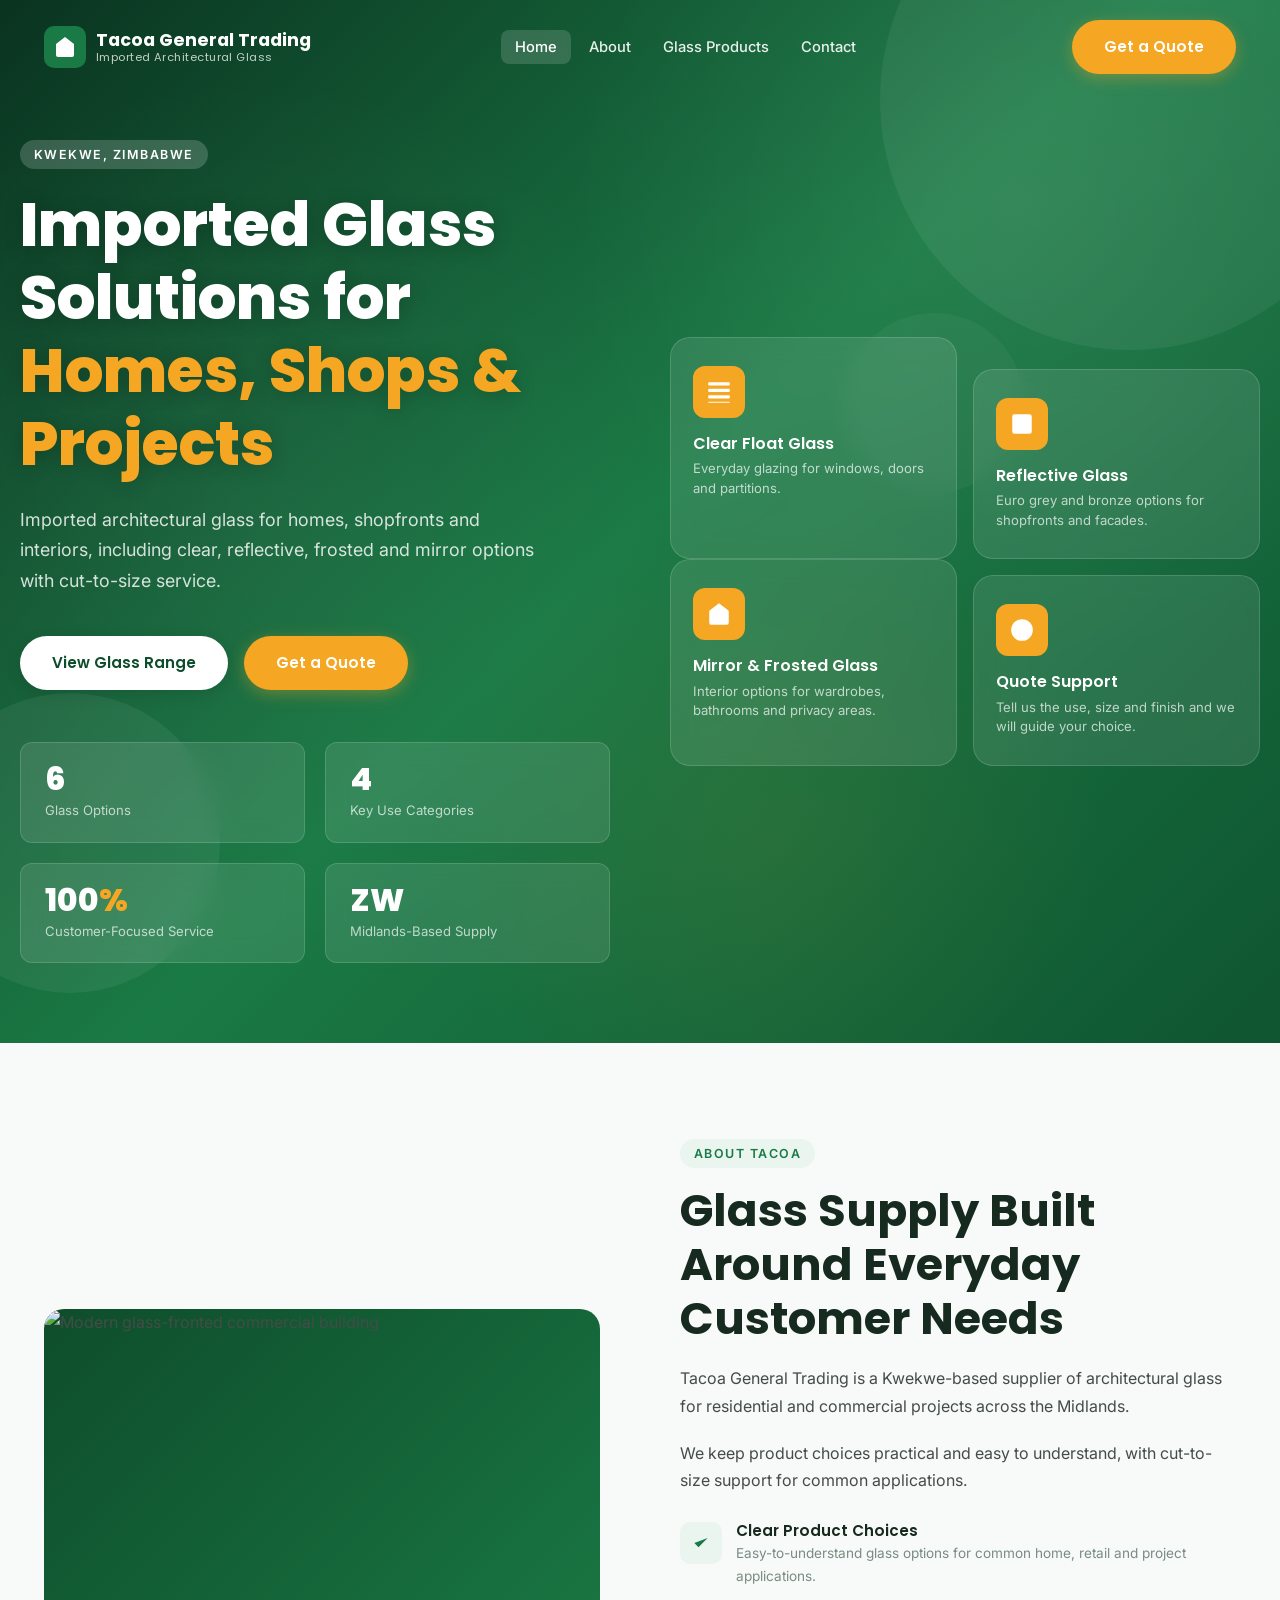
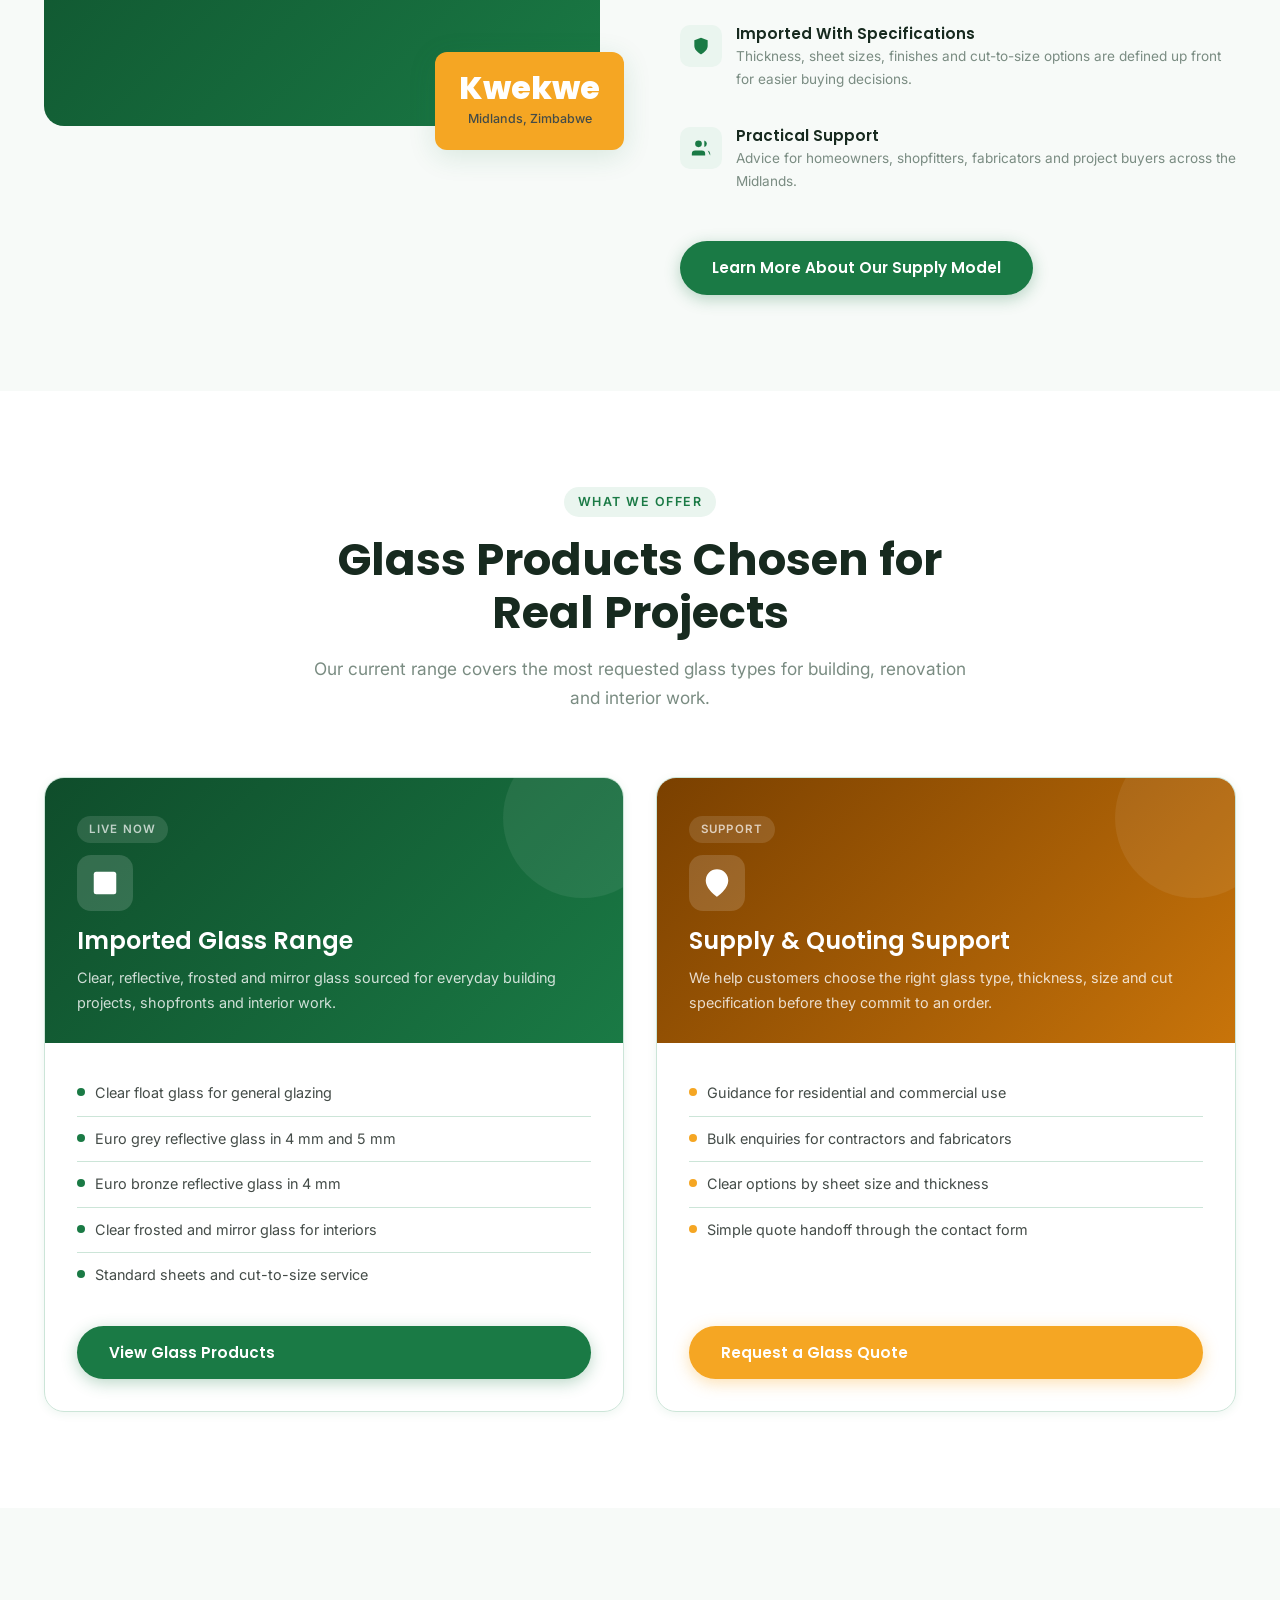
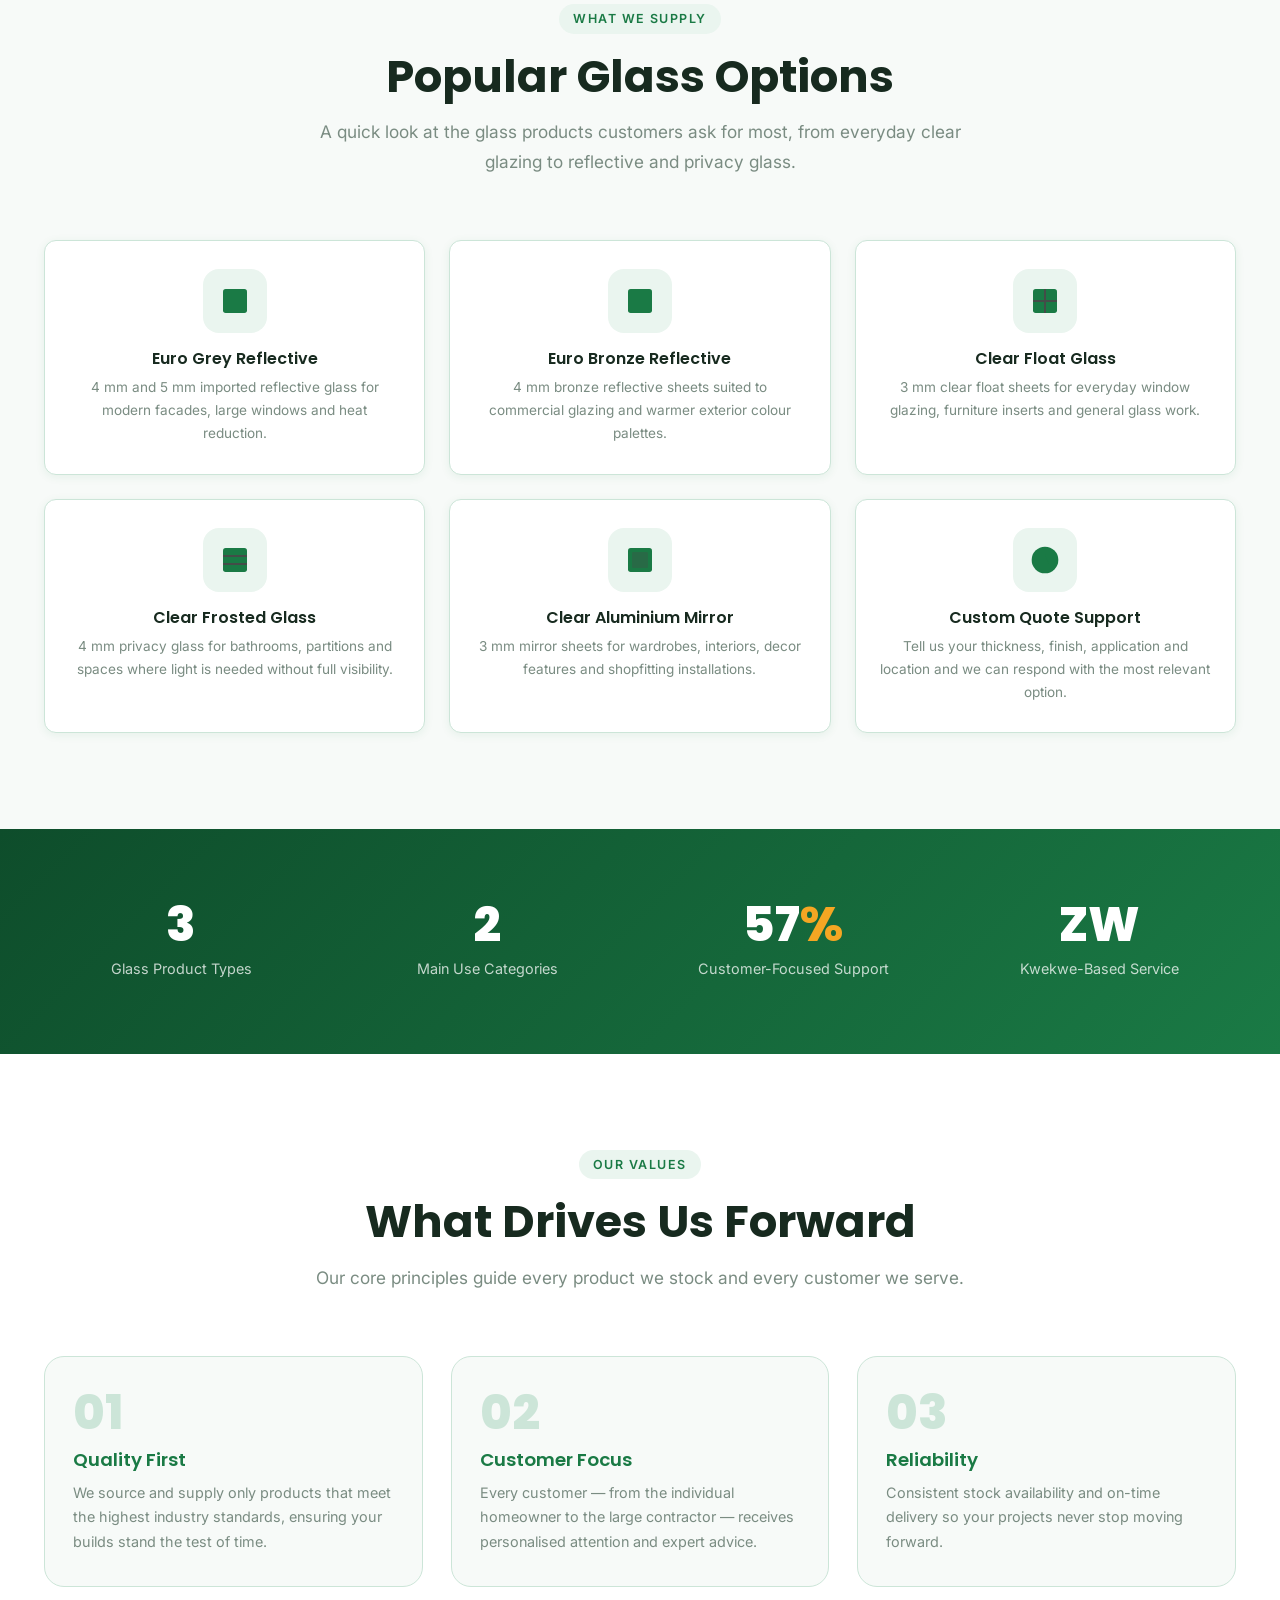
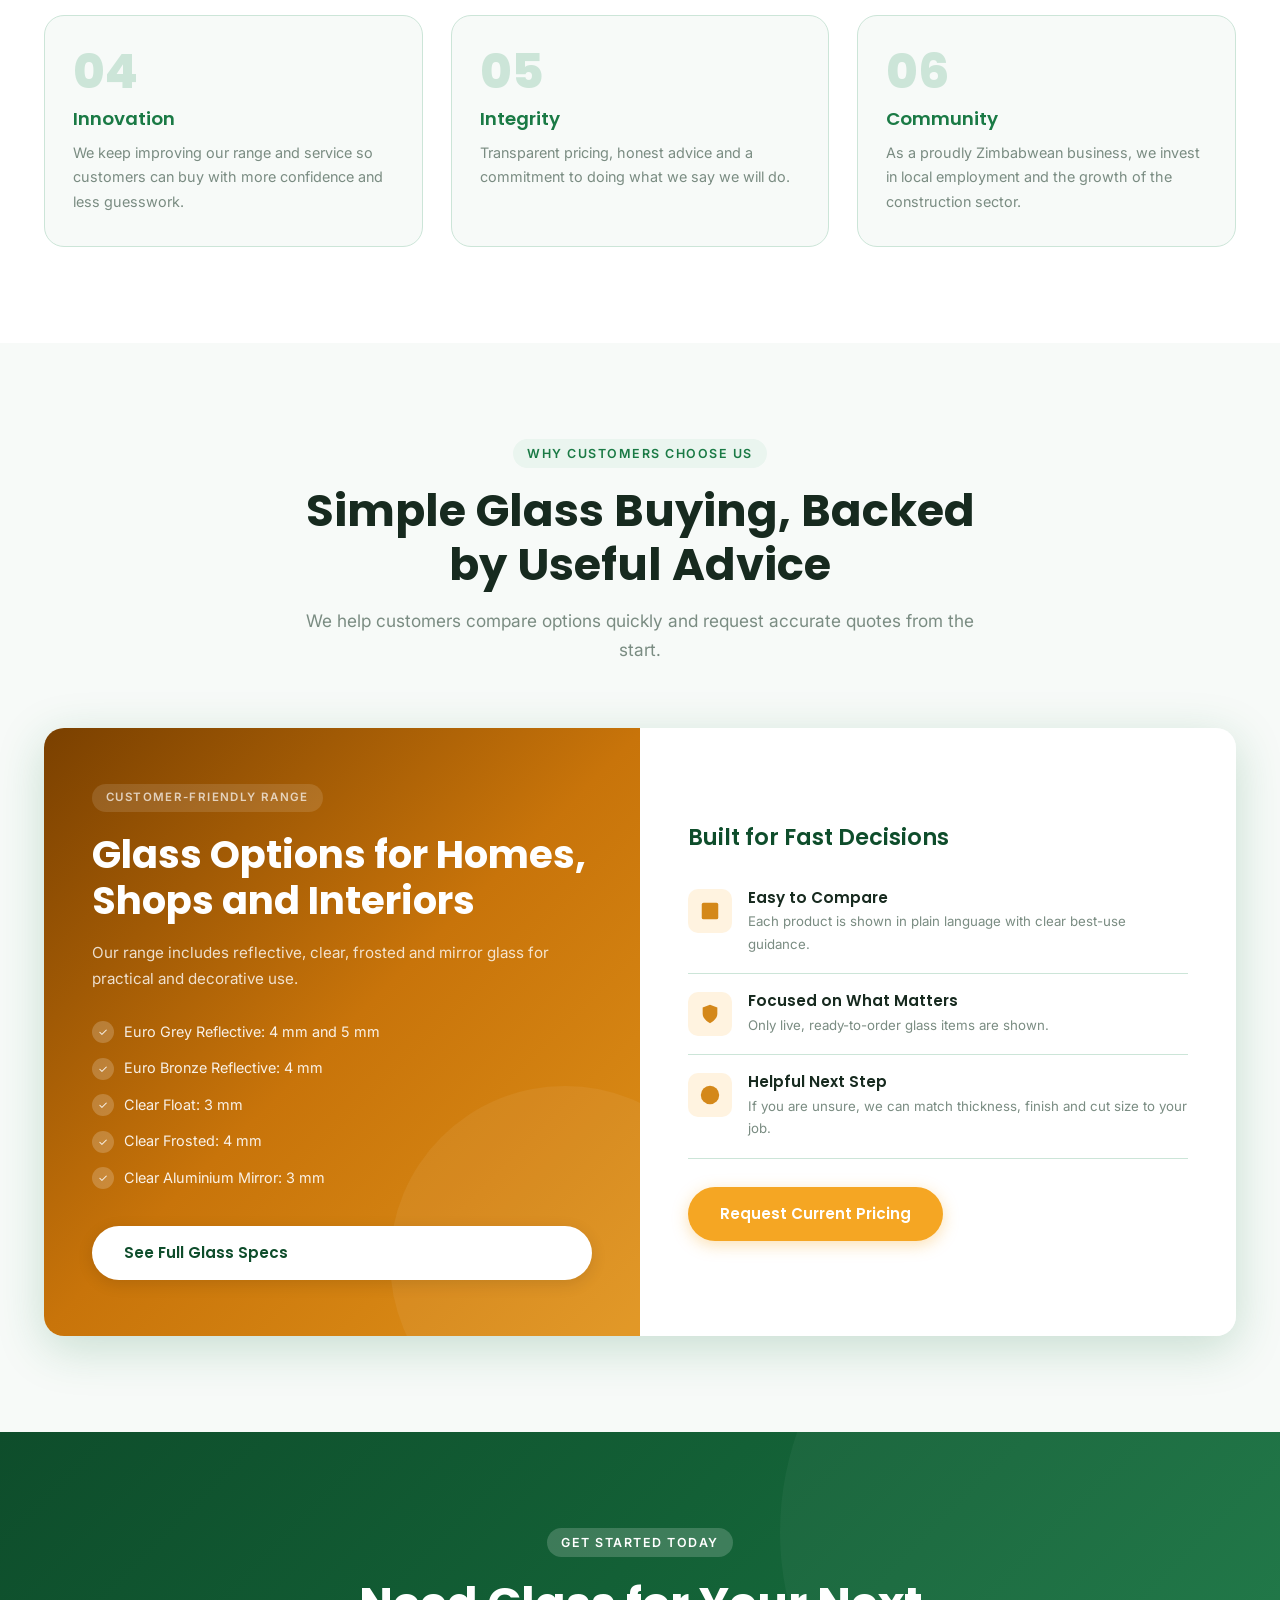
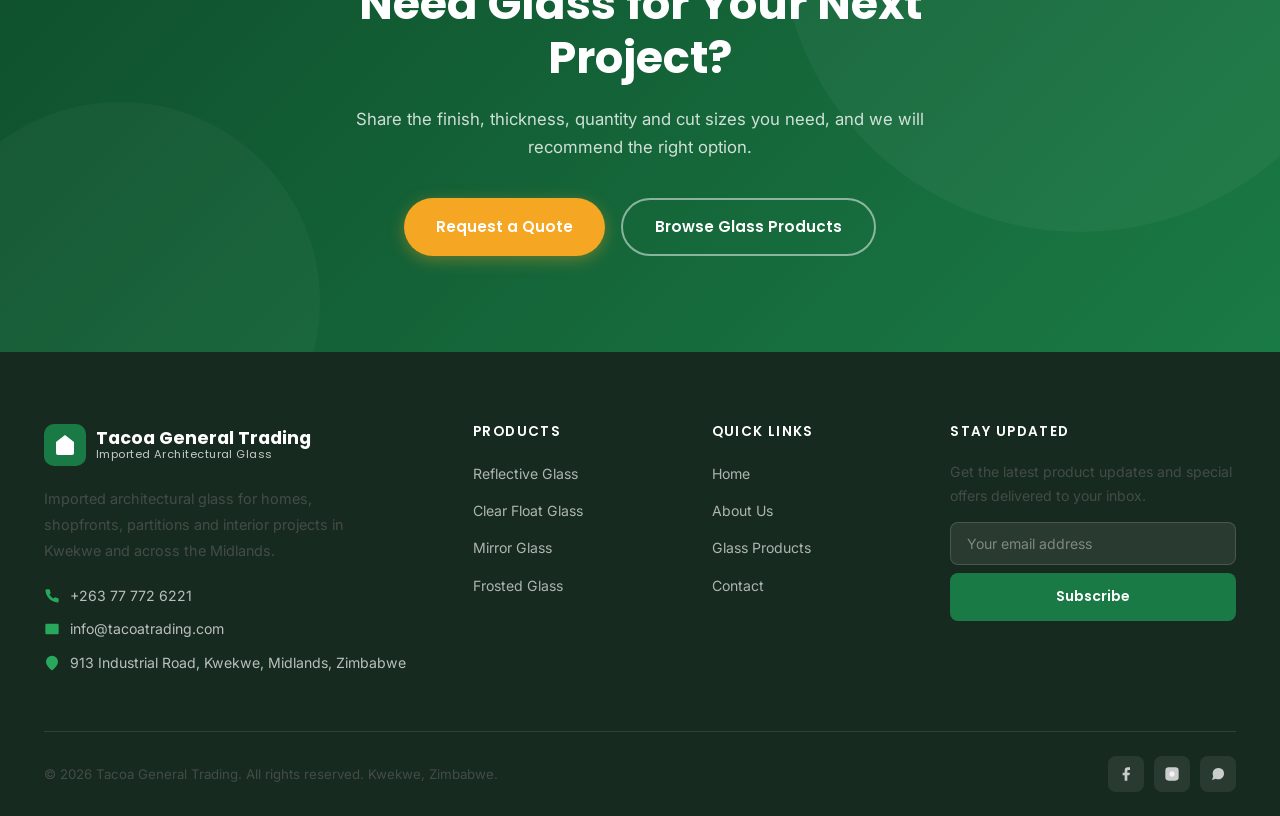
==== commit 9595b886: "Polish UX copy and improve product image relevance" ====
--- a/index.html
+++ b/index.html
@@ -75,7 +75,7 @@
             <span class="highlight">Homes, Shops &amp; Projects</span>
           </h1>
           <p class="hero-sub">
-            Tacoa General Trading supplies architectural glass for homes, shopfronts, offices and interior projects, including clear float, reflective, frosted and mirror options, with cut-to-size service available.
+            Imported architectural glass for homes, shopfronts and interiors, including clear, reflective, frosted and mirror options with cut-to-size service.
           </p>
           <div class="hero-actions">
             <a href="products.html" class="btn btn-white">View Glass Range</a>
@@ -108,28 +108,28 @@
               <svg viewBox="0 0 24 24"><rect x="2" y="3" width="20" height="3" rx="1"/><rect x="2" y="9" width="20" height="3" rx="1"/><rect x="2" y="15" width="20" height="3" rx="1"/><rect x="2" y="21" width="20" height="1" rx="0.5"/></svg>
             </div>
             <h4>Clear Float Glass</h4>
-            <p>Everyday glazing stock for windows, doors, partitions and general fabrication work.</p>
+            <p>Everyday glazing for windows, doors and partitions.</p>
           </div>
           <div class="hero-card">
             <div class="hero-card-icon">
               <svg viewBox="0 0 24 24"><rect x="3" y="3" width="18" height="18" rx="2"/></svg>
             </div>
             <h4>Reflective Glass</h4>
-            <p>Euro grey and euro bronze options for shopfronts, facades and solar control.</p>
+            <p>Euro grey and bronze options for shopfronts and facades.</p>
           </div>
           <div class="hero-card">
             <div class="hero-card-icon">
               <svg viewBox="0 0 24 24"><path d="M3 9L12 2l9 7v11a2 2 0 01-2 2H5a2 2 0 01-2-2V9z"/></svg>
             </div>
             <h4>Mirror &amp; Frosted Glass</h4>
-            <p>Interior-ready options for wardrobes, bathrooms, decor and privacy glazing.</p>
+            <p>Interior options for wardrobes, bathrooms and privacy areas.</p>
           </div>
           <div class="hero-card">
             <div class="hero-card-icon">
               <svg viewBox="0 0 24 24"><circle cx="12" cy="12" r="10"/><path d="M12 8v4l3 3"/></svg>
             </div>
             <h4>Quote Support</h4>
-            <p>We help homeowners, fabricators and contractors match thickness, finish, sheet size and cut requirements to the job.</p>
+            <p>Tell us the use, size and finish and we will guide your choice.</p>
           </div>
         </div>
 
@@ -156,10 +156,10 @@
           <span class="label">About Tacoa</span>
           <h2>Glass Supply Built Around Everyday Customer Needs</h2>
           <p>
-            Tacoa General Trading is a Kwekwe-based business supplying reliable architectural glass for the Zimbabwean market. Our range is built around the finishes and sizes customers ask for most often in residential and commercial projects.
+            Tacoa General Trading is a Kwekwe-based supplier of architectural glass for residential and commercial projects across the Midlands.
           </p>
           <p>
-            Whether you need glass for windows, partitions, bathrooms, shopfronts or interiors, we aim to make the selection process clear and practical, including cut-to-size requests.
+            We keep product choices practical and easy to understand, with cut-to-size support for common applications.
           </p>
           <div class="about-features">
             <div class="feature-item">
@@ -203,7 +203,7 @@
       <div class="section-header fade-up">
         <span class="label">What We Offer</span>
         <h2>Glass Products Chosen for Real Projects</h2>
-        <p>Our current range covers the glass types most customers need for everyday building, renovation and interior work.</p>
+        <p>Our current range covers the most requested glass types for building, renovation and interior work.</p>
       </div>
       <div class="divisions-grid">
 
@@ -223,8 +223,7 @@
               <li>Clear float glass for general glazing</li>
               <li>Euro grey reflective glass in 4 mm and 5 mm</li>
               <li>Euro bronze reflective glass in 4 mm</li>
-              <li>Clear frosted glass for privacy applications</li>
-              <li>Clear aluminium mirror for interiors and decor</li>
+              <li>Clear frosted and mirror glass for interiors</li>
               <li>Standard sheets and cut-to-size service</li>
             </ul>
             <a href="products.html" class="btn btn-primary">View Glass Products</a>
@@ -246,10 +245,8 @@
             <ul class="division-list">
               <li>Guidance for residential and commercial use</li>
               <li>Bulk enquiries for contractors and fabricators</li>
-              <li>Visibility on sheet size and thickness options</li>
-              <li>Support for privacy, reflective and mirror applications</li>
+              <li>Clear options by sheet size and thickness</li>
               <li>Simple quote handoff through the contact form</li>
-              <li>Friendly help choosing the right option</li>
             </ul>
             <a href="contact.html" class="btn btn-accent">Request a Glass Quote</a>
           </div>
@@ -387,14 +384,14 @@
       <div class="section-header fade-up">
         <span class="label">Why Customers Choose Us</span>
         <h2>Simple Glass Buying, Backed by Useful Advice</h2>
-        <p>We make it easier to compare glass options by showing where each one works best and helping you request a quote with the right details from the start.</p>
+        <p>We help customers compare options quickly and request accurate quotes from the start.</p>
       </div>
       <div class="spotlight-grid fade-up">
         <div class="spotlight-visual">
           <div class="spotlight-bg-shape"></div>
           <span class="spotlight-label">Customer-Friendly Range</span>
           <h2>Glass Options for Homes, Shops and Interiors</h2>
-          <p>Our range includes euro grey reflective, euro bronze reflective, clear float, clear frosted and clear aluminium mirror glass for both practical and decorative use.</p>
+          <p>Our range includes reflective, clear, frosted and mirror glass for practical and decorative use.</p>
           <div class="spotlight-features">
             <div class="spotlight-feat">Euro Grey Reflective: 4 mm and 5 mm</div>
             <div class="spotlight-feat">Euro Bronze Reflective: 4 mm</div>
@@ -405,14 +402,14 @@
           <a href="products.html" class="btn btn-white">See Full Glass Specs</a>
         </div>
         <div class="spotlight-content">
-          <h3>What Customers Can Understand Quickly</h3>
+          <h3>Built for Fast Decisions</h3>
           <div class="product-line">
             <div class="pl-icon">
               <svg viewBox="0 0 24 24"><rect x="3" y="3" width="18" height="18" rx="2"/></svg>
             </div>
             <div class="pl-text">
               <h4>Easy to Compare</h4>
-              <p>Each product is described in plain terms so you can quickly understand the finish, size and best use before you enquire.</p>
+              <p>Each product is shown in plain language with clear best-use guidance.</p>
             </div>
           </div>
           <div class="product-line">
@@ -421,7 +418,7 @@
             </div>
             <div class="pl-text">
               <h4>Focused on What Matters</h4>
-              <p>The website now concentrates on the glass products customers can ask about right away, without distracting unfinished categories.</p>
+              <p>Only live, ready-to-order glass items are shown.</p>
             </div>
           </div>
           <div class="product-line">
@@ -430,7 +427,7 @@
             </div>
             <div class="pl-text">
               <h4>Helpful Next Step</h4>
-              <p>If you are not sure which glass is right for the job, our team can guide you based on where it will be used and the look you want.</p>
+              <p>If you are unsure, we can match thickness, finish and cut size to your job.</p>
             </div>
           </div>
           <div style="margin-top:28px;">
@@ -446,7 +443,7 @@
     <div class="cta-content fade-up">
       <span class="label white">Get Started Today</span>
       <h2>Need Glass for Your Next Project?</h2>
-      <p>Tell us the finish, thickness, quantity, location and cut sizes you need, and we will help you choose the most suitable glass for your project.</p>
+      <p>Share the finish, thickness, quantity and cut sizes you need, and we will recommend the right option.</p>
       <div class="cta-actions">
         <a href="contact.html"  class="btn btn-accent">Request a Quote</a>
         <a href="products.html" class="btn btn-outline" style="border-color:rgba(255,255,255,.5);color:white;">Browse Glass Products</a>
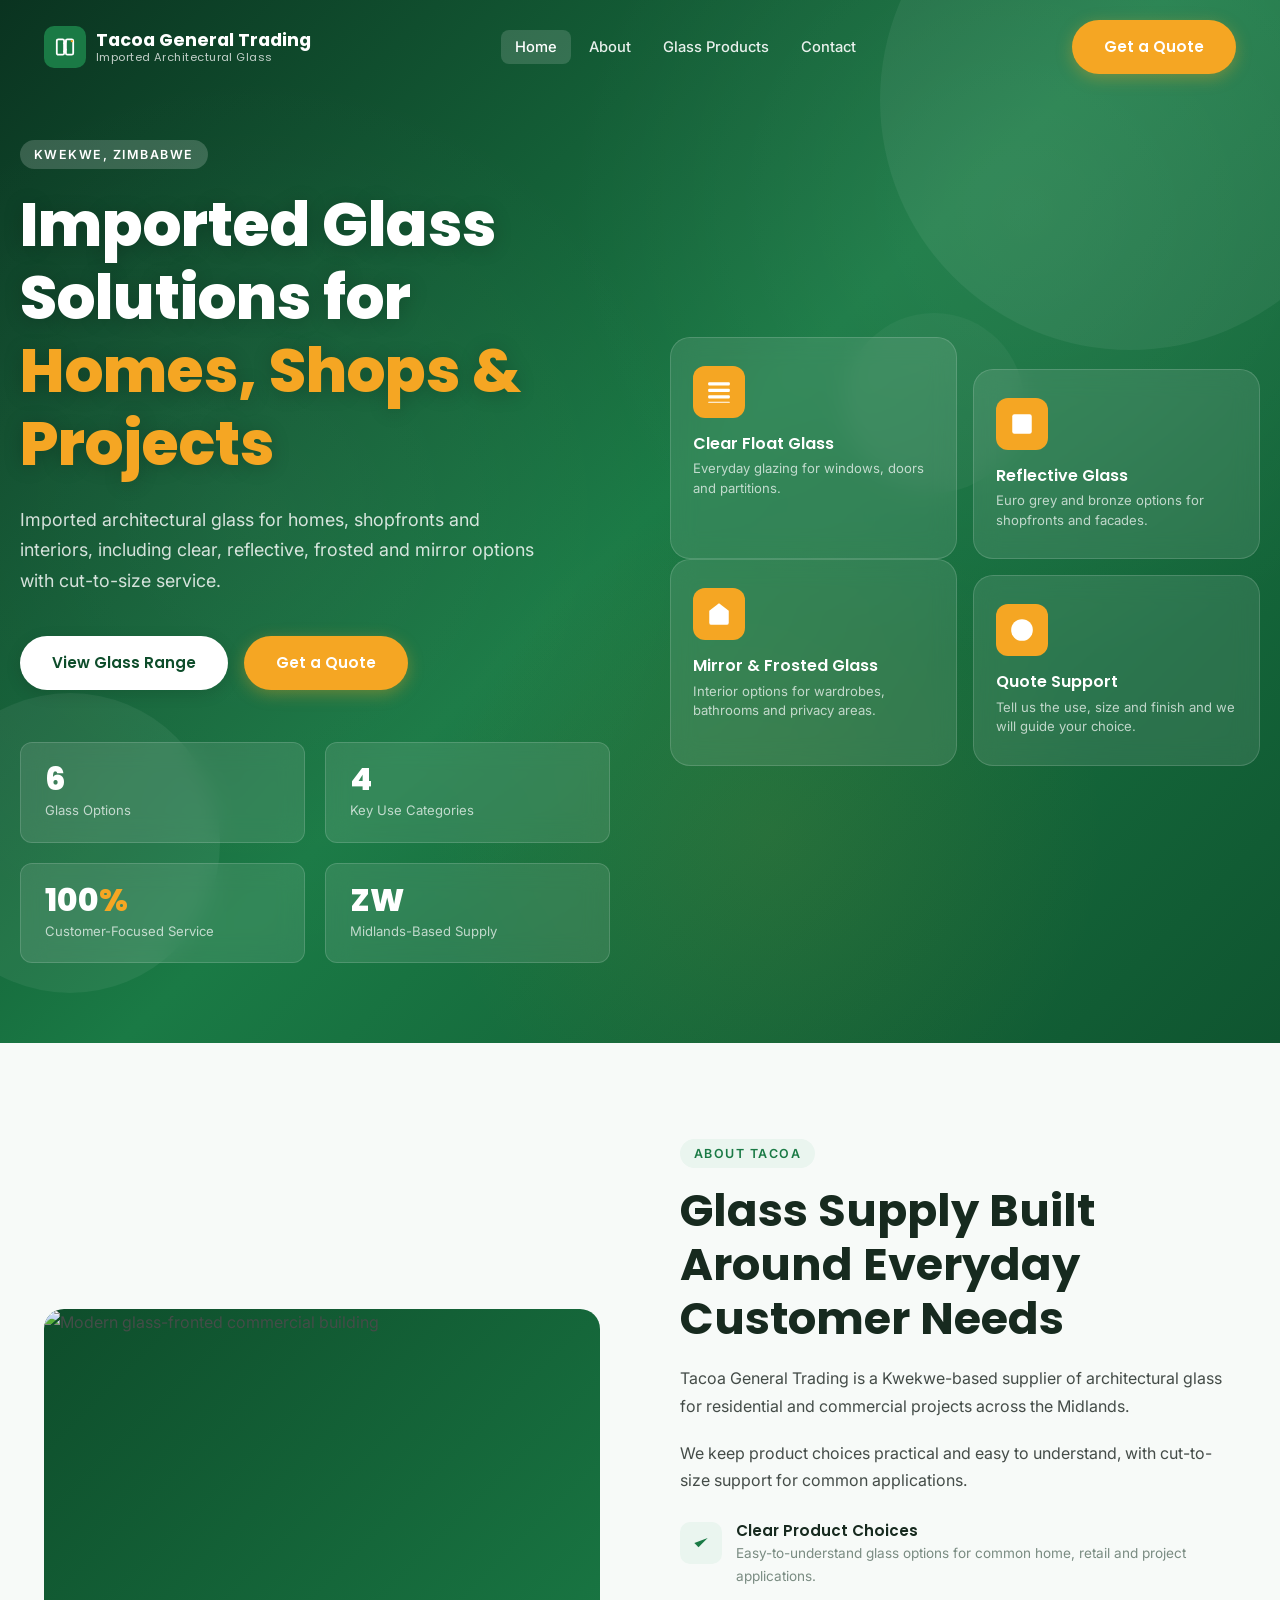
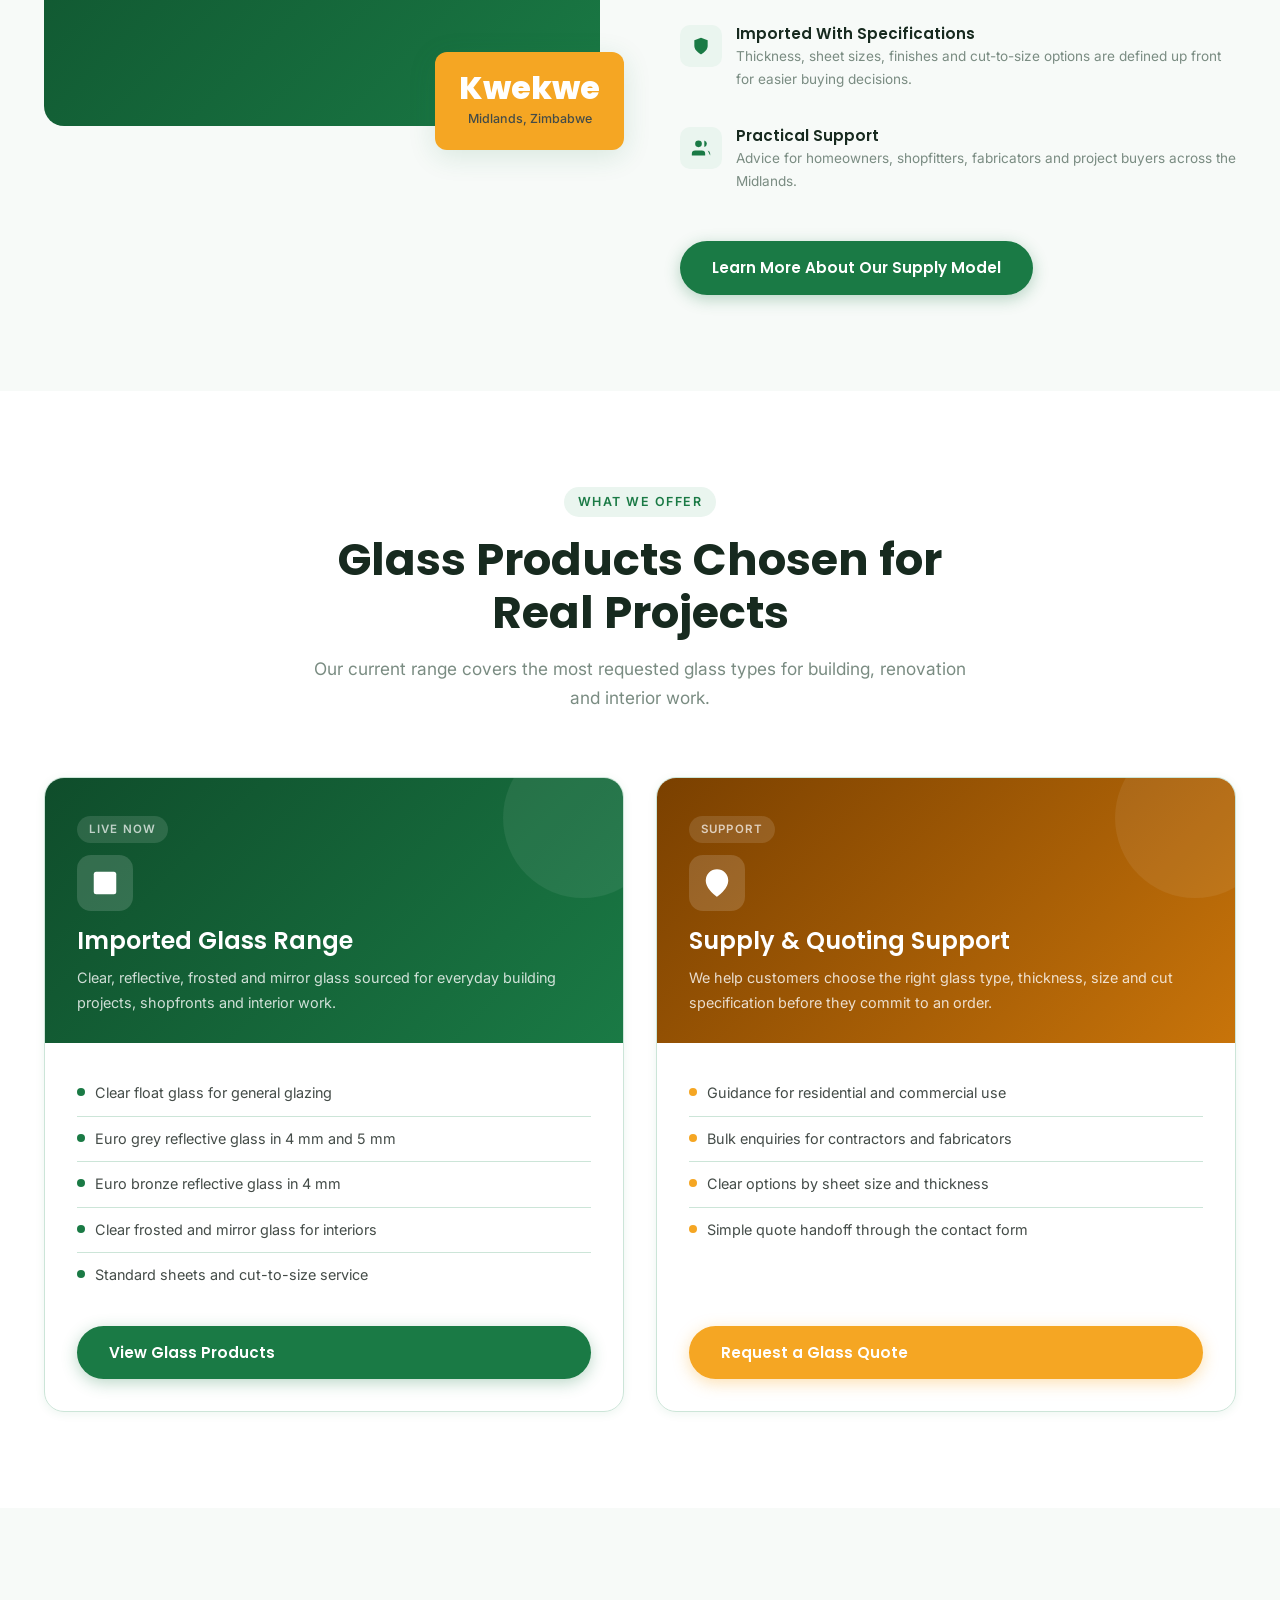
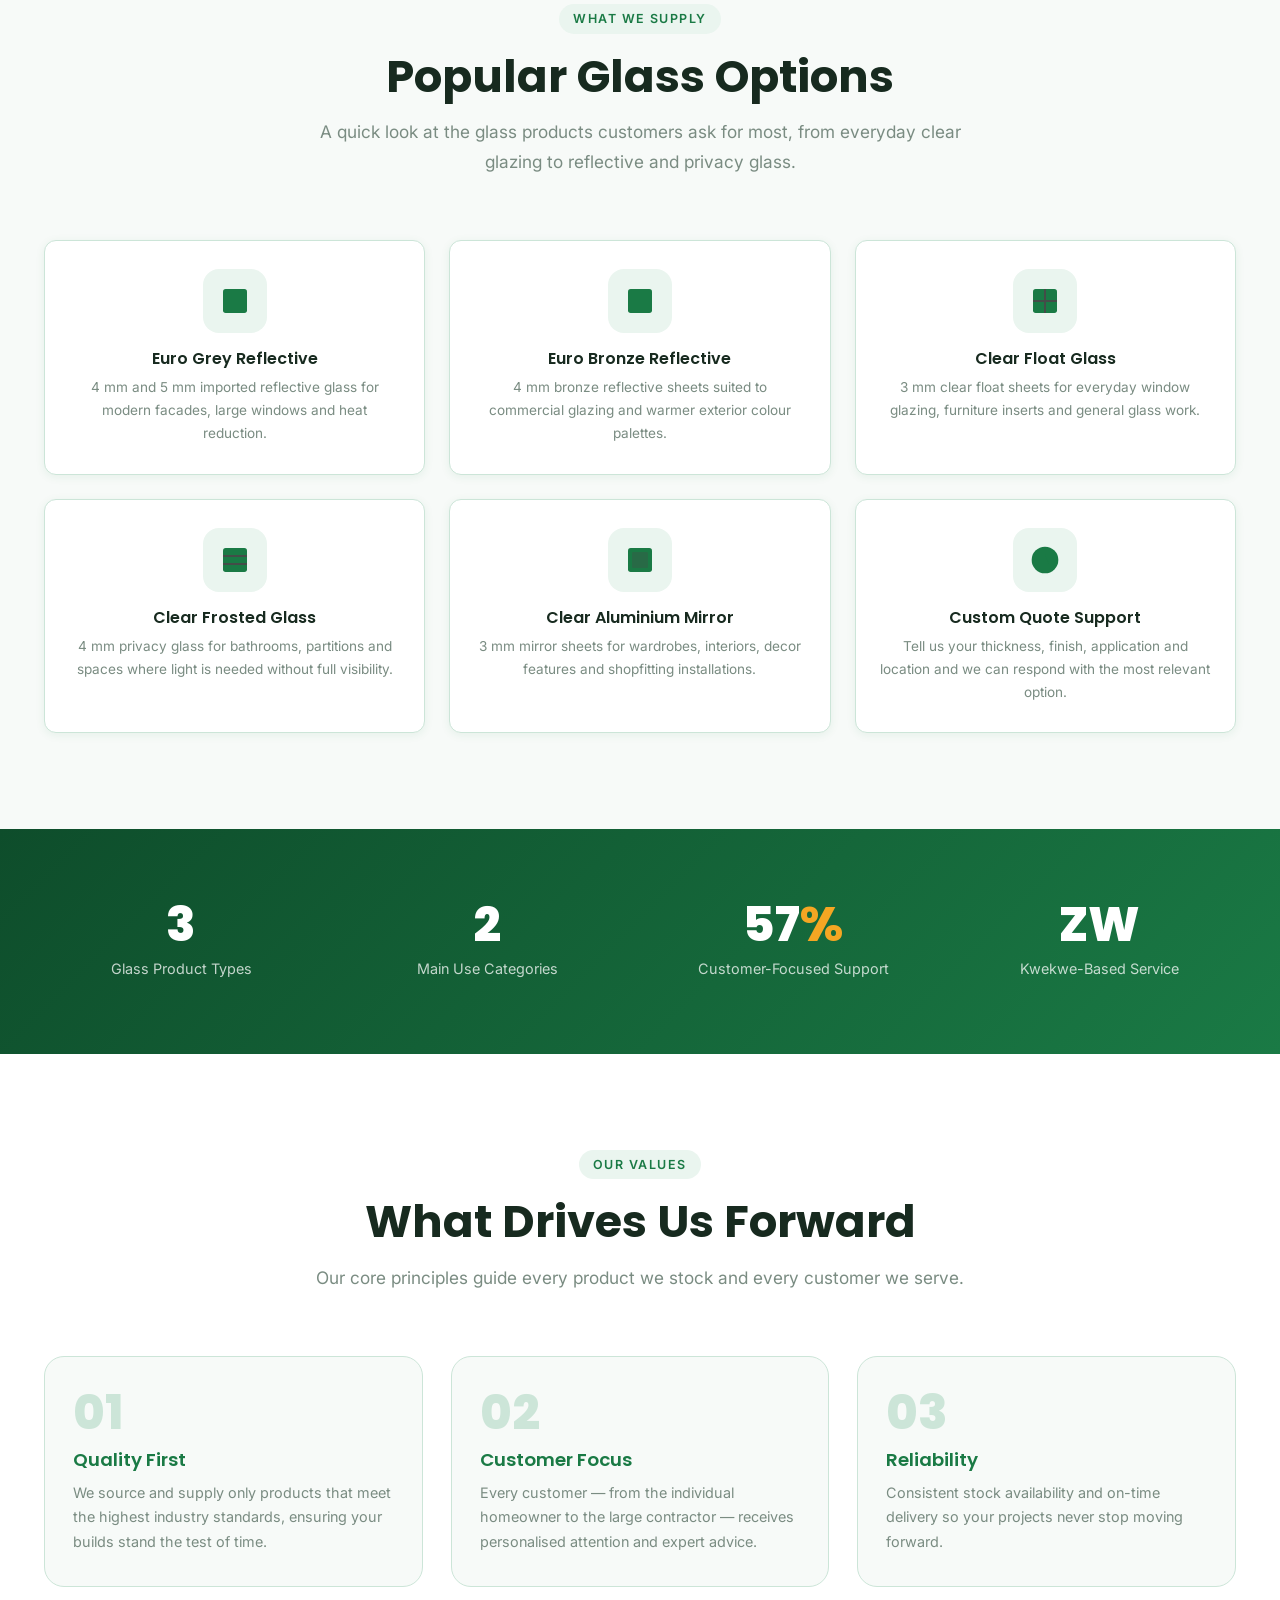
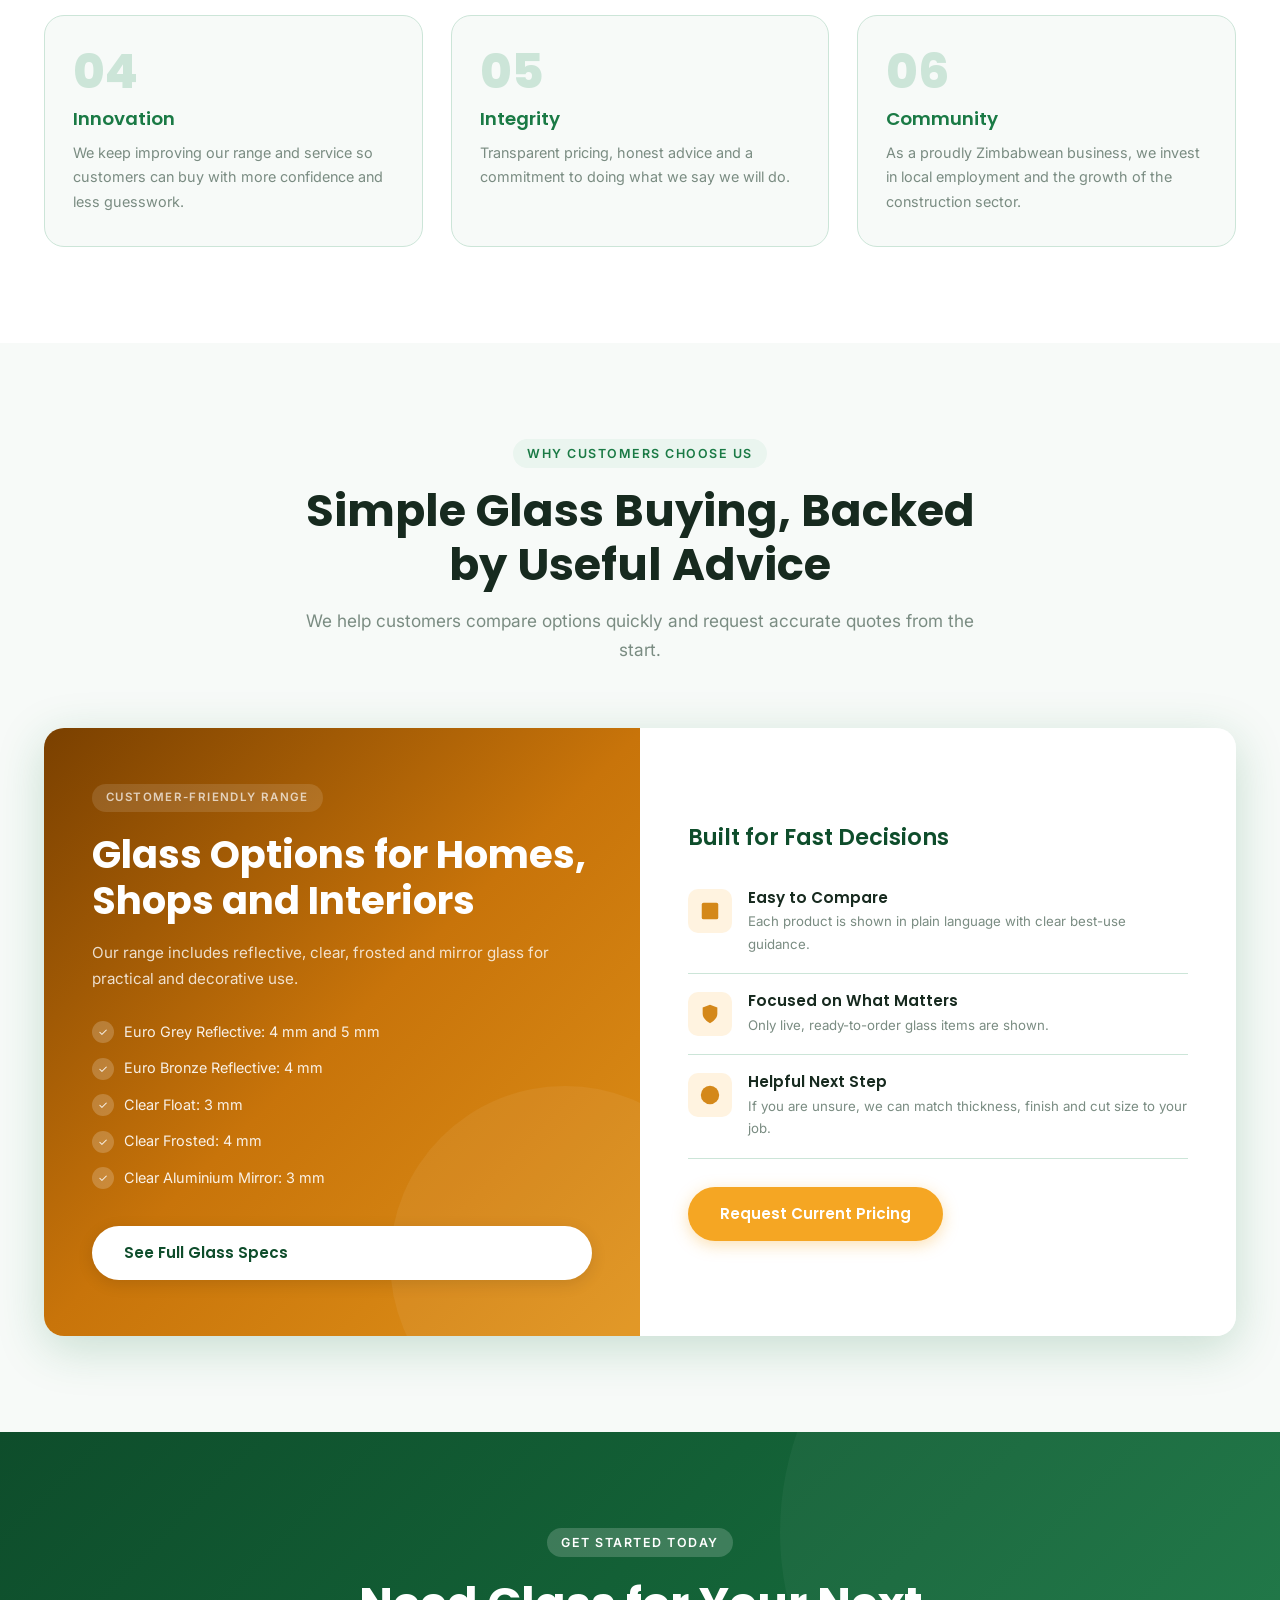
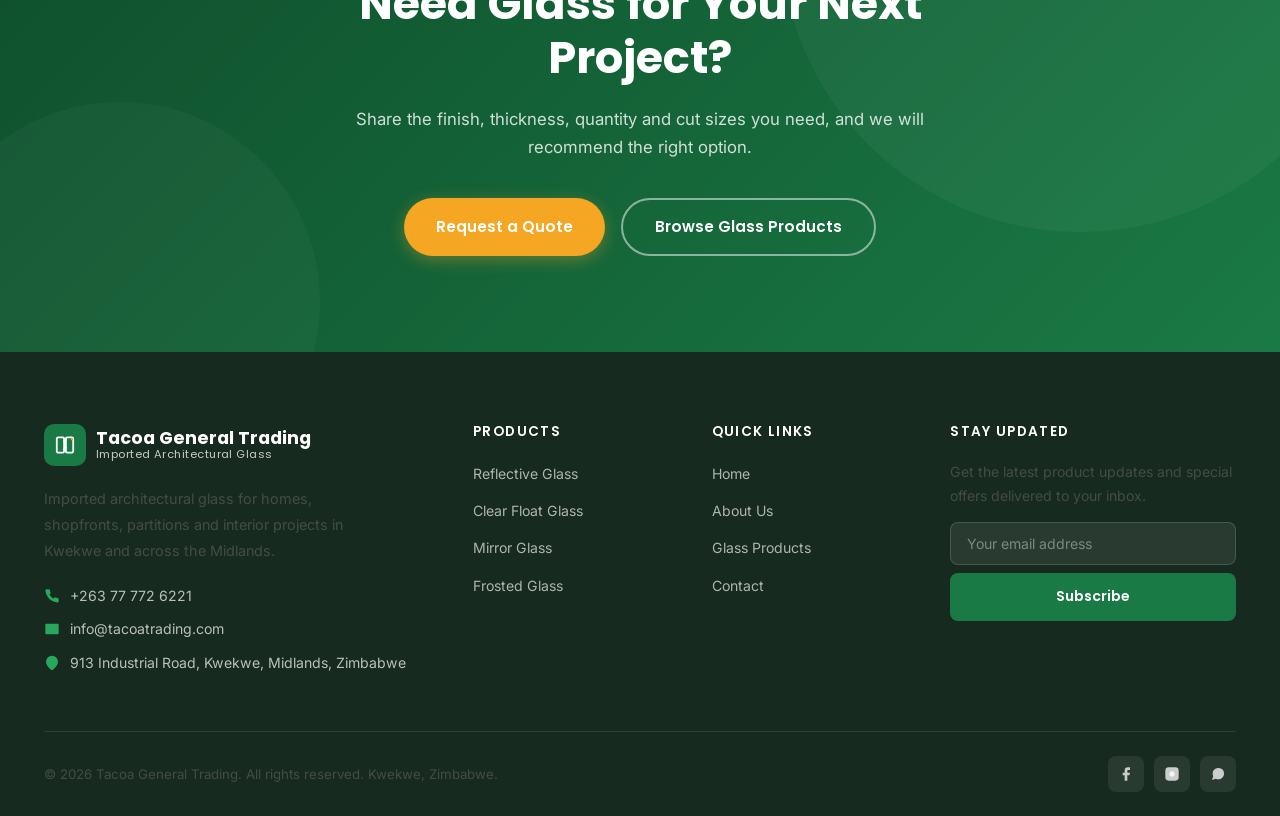
==== commit ebe8e791: "Add original Tacoa logo mark and favicon across site" ====
--- a/index.html
+++ b/index.html
@@ -6,6 +6,7 @@
   <title>Tacoa General Trading — Imported Glass Solutions | Kwekwe, Zimbabwe</title>
   <meta name="description" content="Tacoa General Trading imports and supplies architectural glass in Kwekwe, Zimbabwe, including clear float, reflective, mirror and frosted glass for homes, shops and projects." />
   <link rel="stylesheet" href="css/style.css" />
+  <link rel="icon" type="image/svg+xml" href="assets/logo/favicon.svg" />
 </head>
 <body>
 
@@ -15,13 +16,7 @@
       <div class="nav-inner">
 
         <a href="index.html" class="nav-logo">
-          <div class="nav-logo-icon">
-            <!-- Aluminium/building icon -->
-            <svg viewBox="0 0 24 24" xmlns="http://www.w3.org/2000/svg">
-              <path d="M3 9L12 2l9 7v11a2 2 0 01-2 2H5a2 2 0 01-2-2V9z"/>
-              <polyline points="9 22 9 12 15 12 15 22" fill="rgba(255,255,255,0.4)"/>
-            </svg>
-          </div>
+          <div class="nav-logo-icon"><img src="assets/logo/tacoa-mark.svg" alt="Tacoa logo mark" /></div>
           <div class="nav-logo-text">
             Tacoa General Trading
             <span>Imported Architectural Glass</span>
@@ -458,7 +453,7 @@
 
         <div class="footer-brand">
           <a href="index.html" class="nav-logo" style="text-decoration:none;">
-            <div class="nav-logo-icon"><svg viewBox="0 0 24 24" fill="white"><path d="M3 9L12 2l9 7v11a2 2 0 01-2 2H5a2 2 0 01-2-2V9z"/></svg></div>
+            <div class="nav-logo-icon"><img src="assets/logo/tacoa-mark.svg" alt="Tacoa logo mark" /></div>
             <div class="nav-logo-text">Tacoa General Trading<span>Imported Architectural Glass</span></div>
           </a>
           <p>Imported architectural glass for homes, shopfronts, partitions and interior projects in Kwekwe and across the Midlands.</p>
--- a/css/style.css
+++ b/css/style.css
@@ -163,6 +163,7 @@
   flex-shrink: 0;
 }
 .nav-logo-icon svg { width: 24px; height: 24px; fill: white; }
+.nav-logo-icon img { width: 24px; height: 24px; display: block; }
 .nav-logo-text {
   font-family: 'Poppins', sans-serif;
   font-weight: 700;
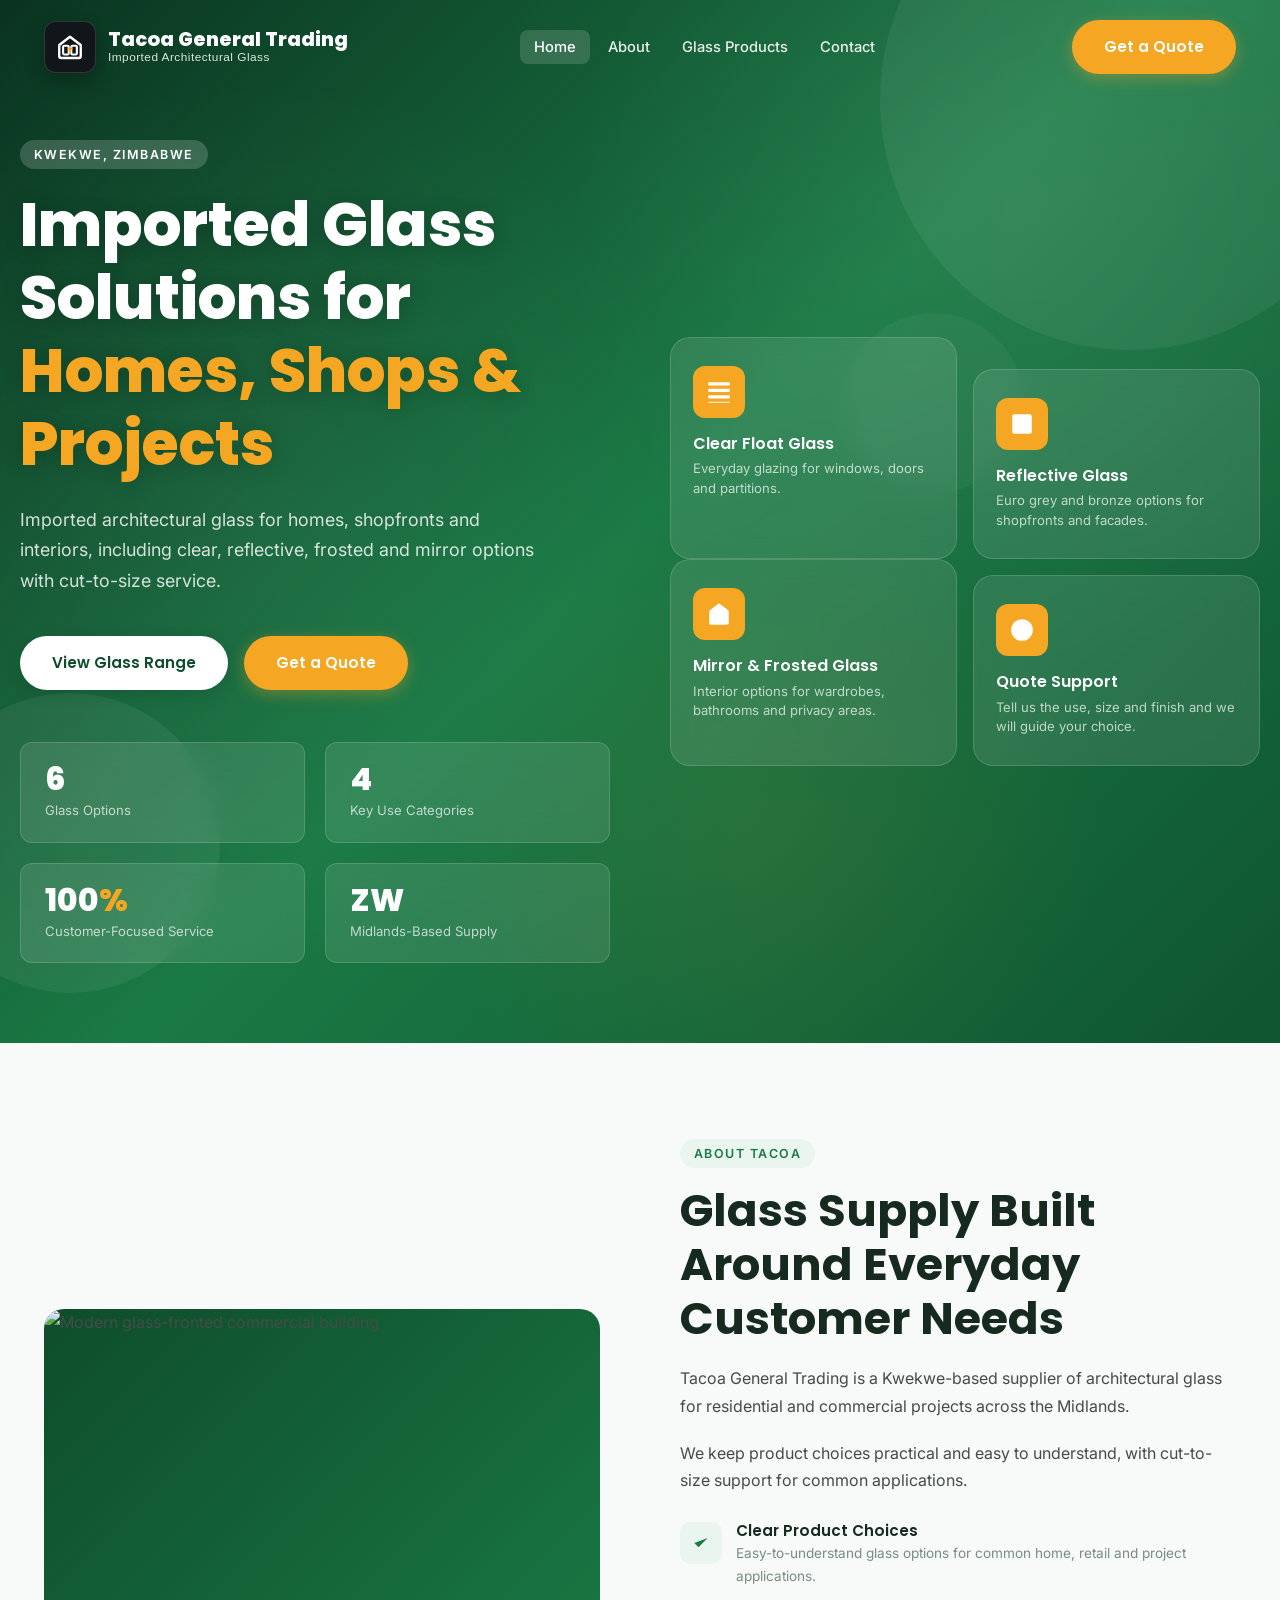
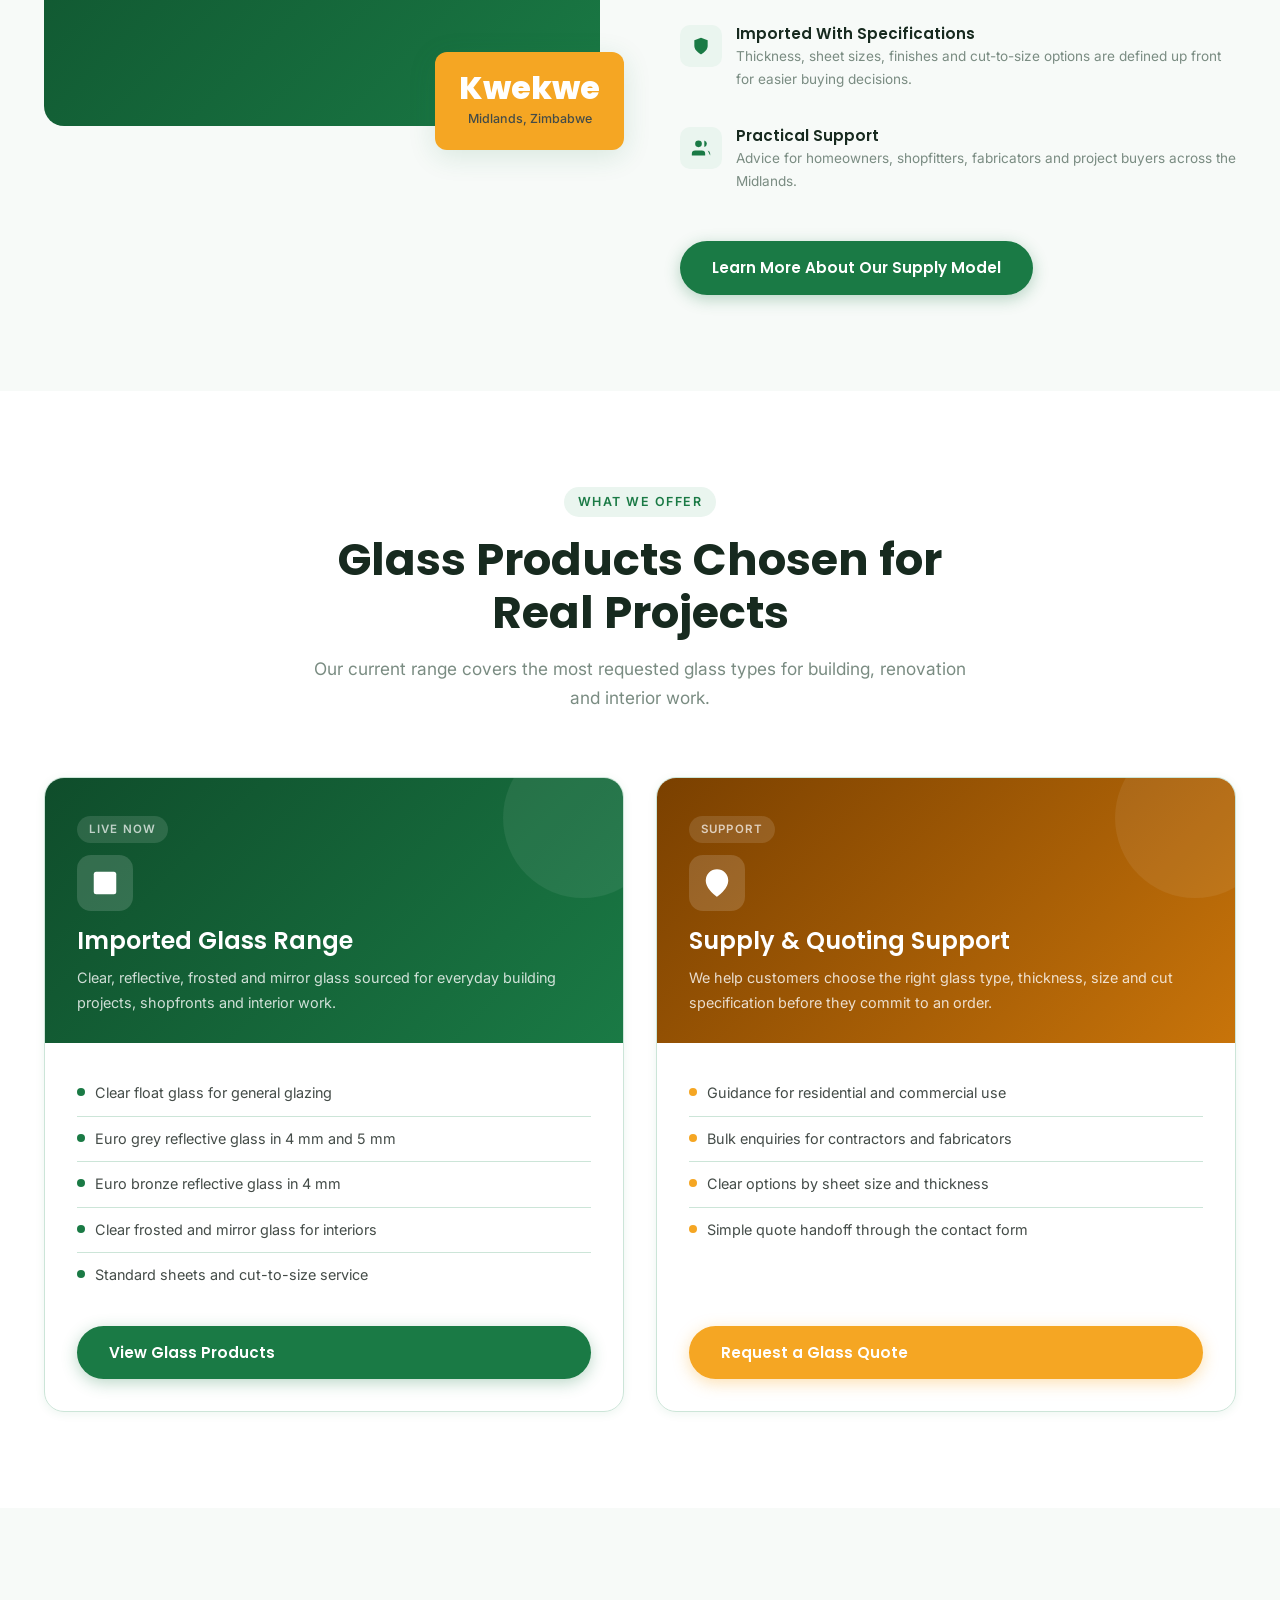
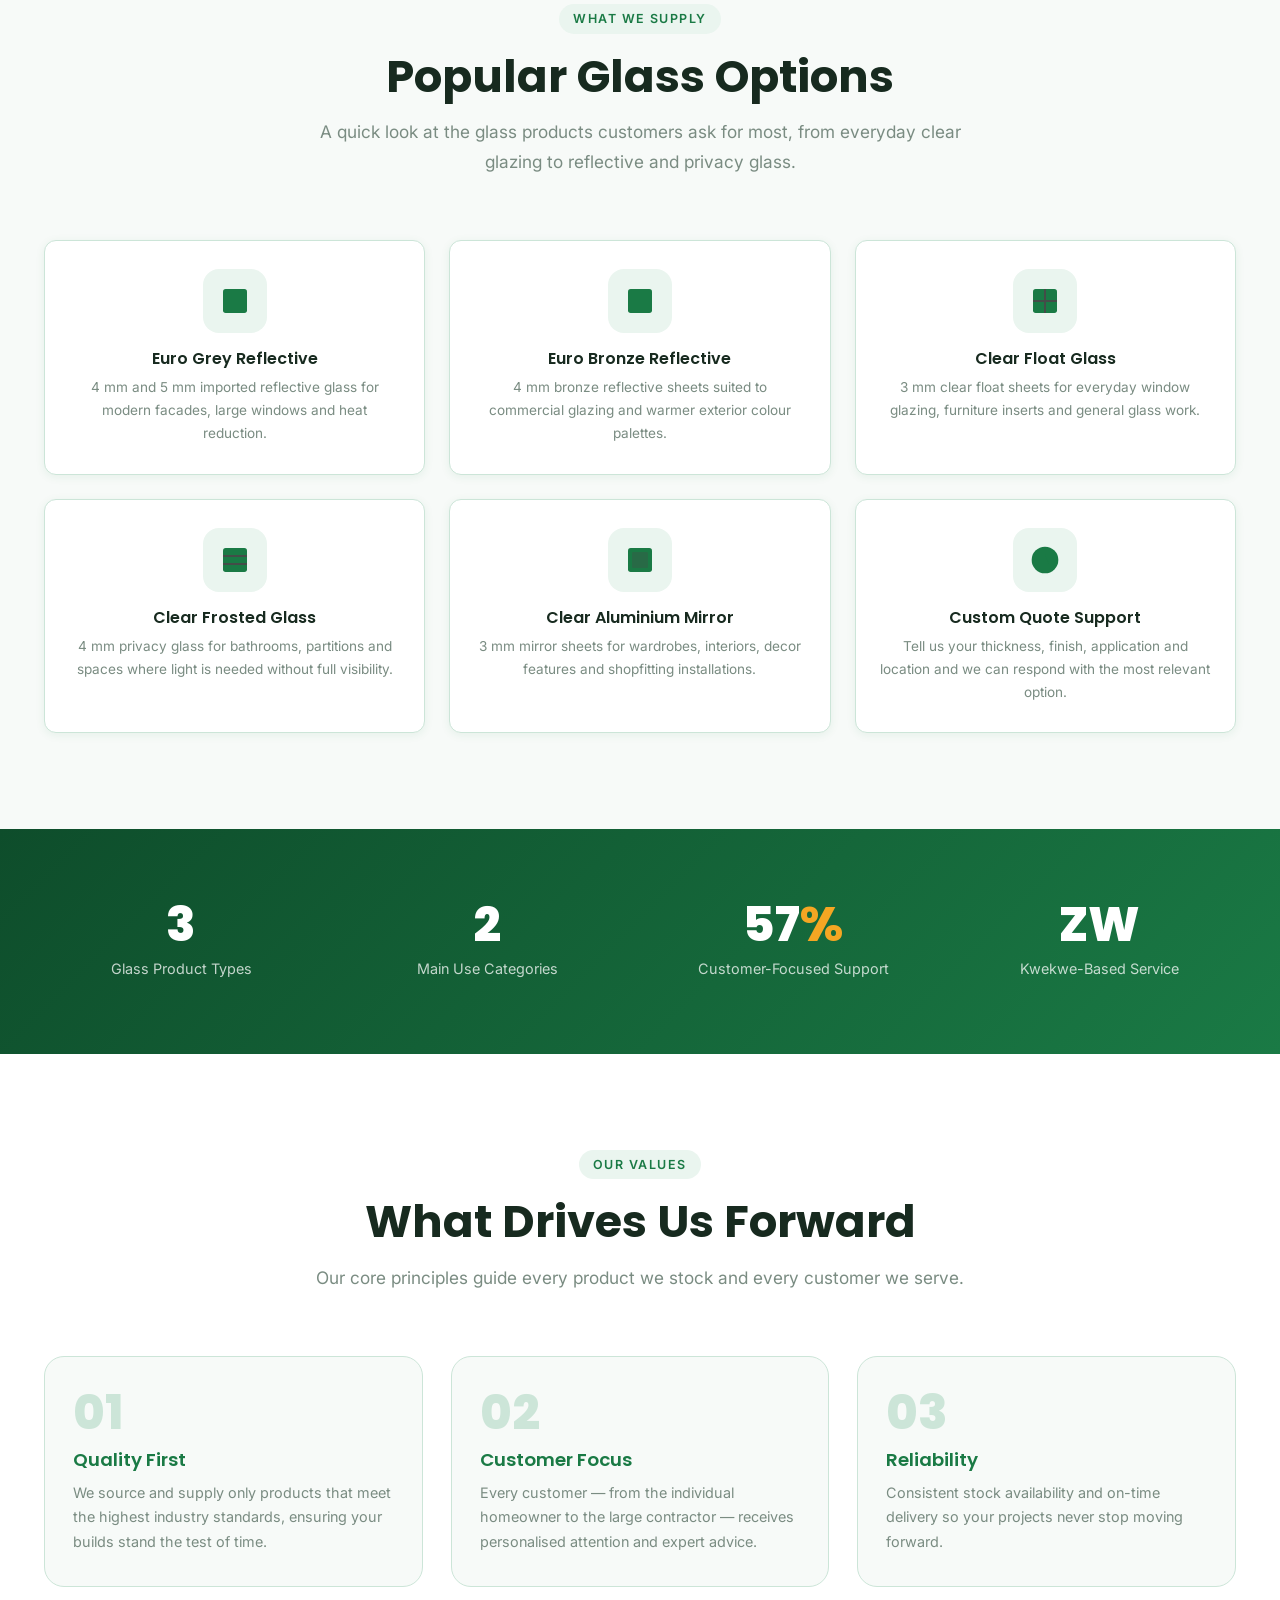
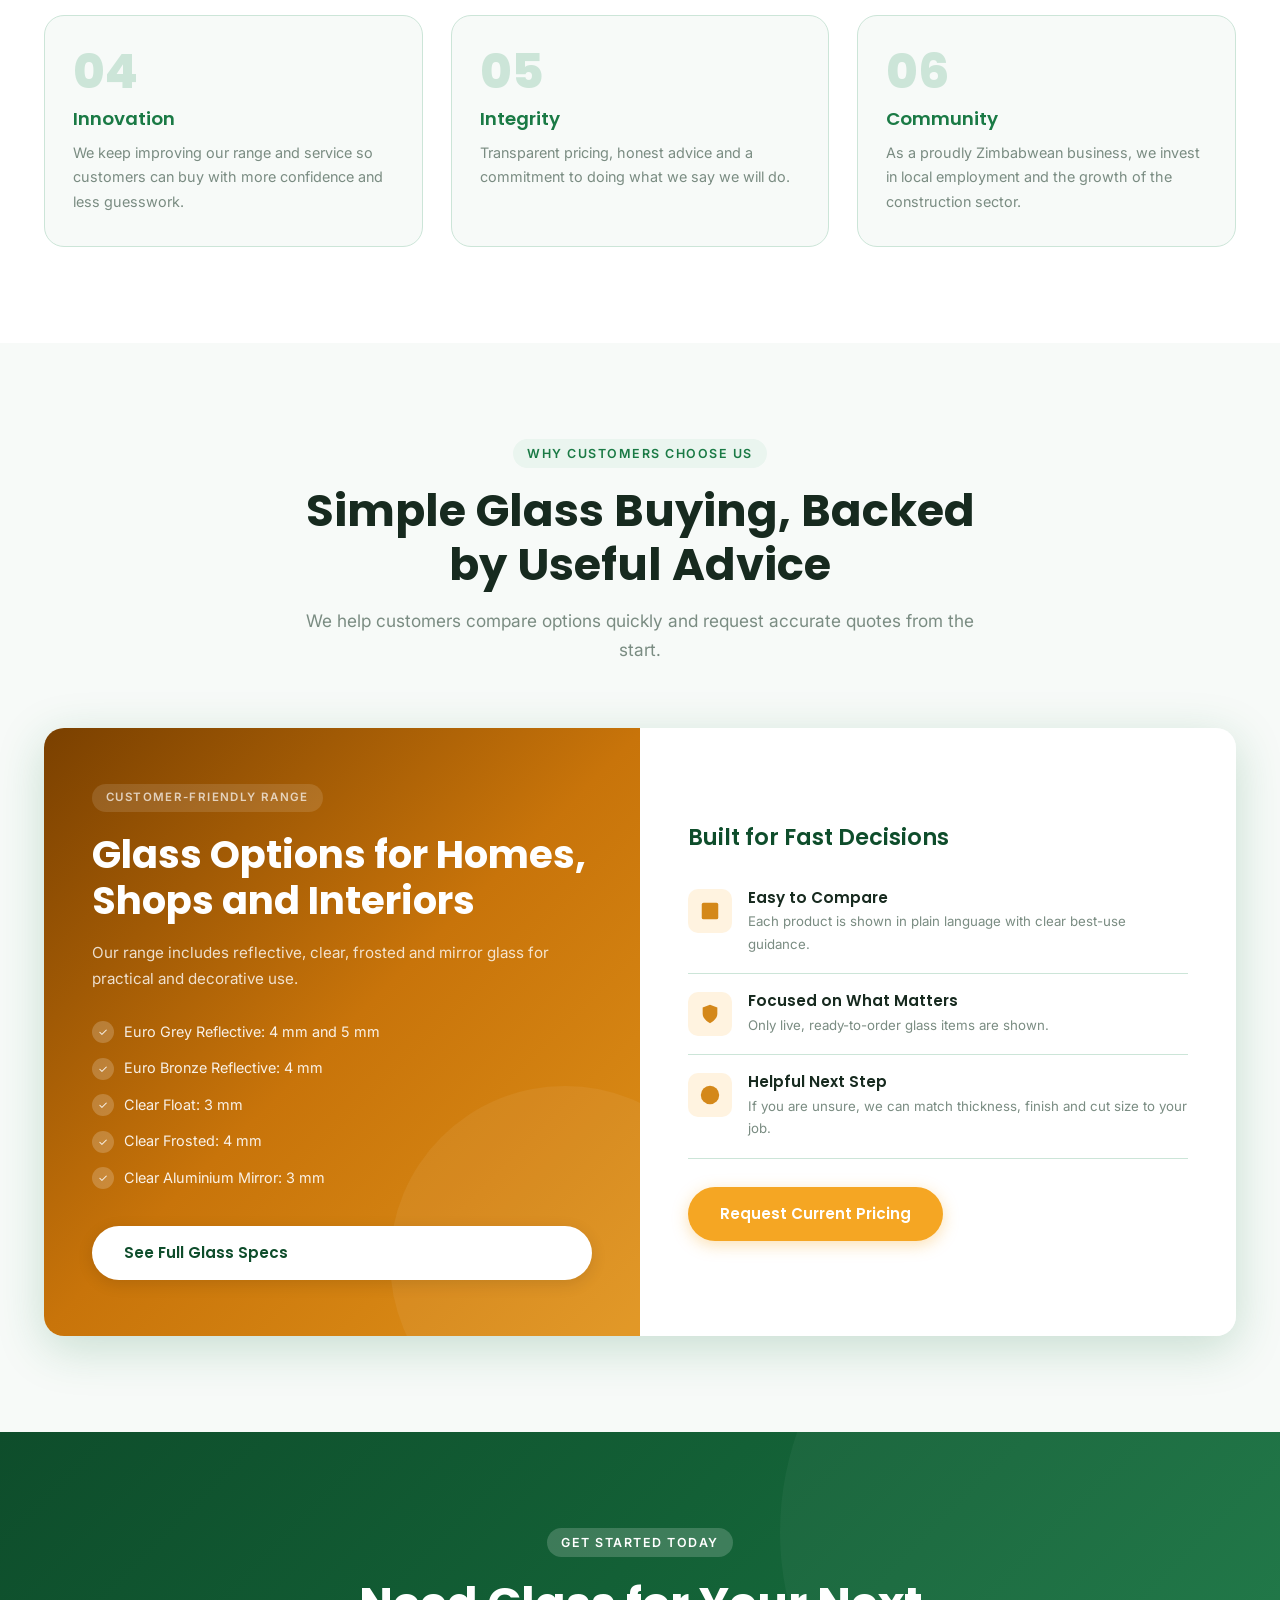
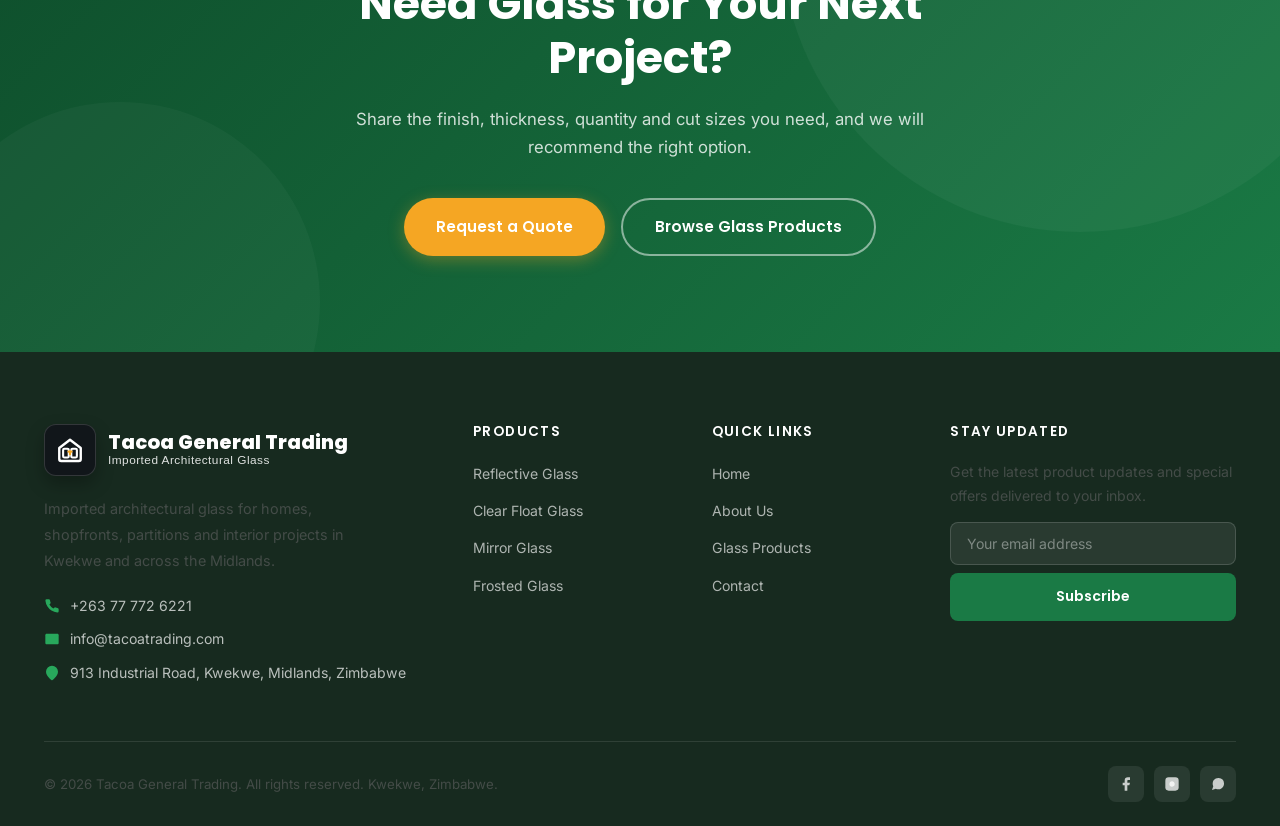
==== commit 0df6a4e6: "Switch favicon to dark tile and bust icon cache" ====
--- a/index.html
+++ b/index.html
@@ -6,7 +6,7 @@
   <title>Tacoa General Trading — Imported Glass Solutions | Kwekwe, Zimbabwe</title>
   <meta name="description" content="Tacoa General Trading imports and supplies architectural glass in Kwekwe, Zimbabwe, including clear float, reflective, mirror and frosted glass for homes, shops and projects." />
   <link rel="stylesheet" href="css/style.css" />
-  <link rel="icon" type="image/svg+xml" href="assets/logo/favicon.svg" />
+  <link rel="icon" type="image/svg+xml" href="assets/logo/favicon.svg?v=2" />
 </head>
 <body>
 
--- a/css/style.css
+++ b/css/style.css
@@ -144,6 +144,9 @@
   padding: 12px 0;
 }
 .navbar.scrolled .nav-logo-text { color: var(--primary-dark); }
+.navbar.scrolled .nav-logo-icon {
+  box-shadow: 0 8px 18px rgba(0,0,0,.22);
+}
 .navbar.scrolled .nav-link      { color: var(--text-dark); }
 .navbar.scrolled .nav-link:hover { color: var(--primary); }
 
@@ -154,29 +157,31 @@
   gap: 24px;
 }
 
-.nav-logo { display: flex; align-items: center; gap: 10px; }
+.nav-logo { display: flex; align-items: center; gap: 12px; }
 .nav-logo-icon {
-  width: 42px; height: 42px;
-  background: var(--primary);
-  border-radius: 10px;
+  width: 52px; height: 52px;
+  background: #11161a;
+  border-radius: 12px;
+  border: 1px solid rgba(255,255,255,.14);
+  box-shadow: 0 8px 18px rgba(0,0,0,.28);
   display: flex; align-items: center; justify-content: center;
   flex-shrink: 0;
 }
-.nav-logo-icon svg { width: 24px; height: 24px; fill: white; }
-.nav-logo-icon img { width: 24px; height: 24px; display: block; }
+.nav-logo-icon svg { width: 30px; height: 30px; fill: white; }
+.nav-logo-icon img { width: 30px; height: 30px; display: block; }
 .nav-logo-text {
   font-family: 'Poppins', sans-serif;
-  font-weight: 700;
-  font-size: 1.1rem;
+  font-weight: 800;
+  font-size: 1.22rem;
   color: var(--white);
   line-height: 1.15;
   transition: var(--transition);
 }
 .nav-logo-text span {
   display: block;
-  font-size: .7rem;
-  font-weight: 400;
-  opacity: .75;
+  font-size: .74rem;
+  font-weight: 500;
+  opacity: .86;
   letter-spacing: .04em;
 }
 
@@ -1094,6 +1099,9 @@
 @media (max-width: 900px) {
   .nav-links, .nav-cta { display: none; }
   .hamburger { display: flex; }
+  .nav-logo-icon { width: 48px; height: 48px; }
+  .nav-logo-icon svg, .nav-logo-icon img { width: 27px; height: 27px; }
+  .nav-logo-text { font-size: 1.1rem; }
   .hero-grid  { grid-template-columns: 1fr; }
   .hero-visual { display: none; }
   .about-grid { grid-template-columns: 1fr; }
@@ -1111,6 +1119,10 @@
   .section { padding: 64px 0; }
   h1 { font-size: 2rem; }
   h2 { font-size: 1.6rem; }
+  .nav-logo-icon { width: 44px; height: 44px; border-radius: 10px; }
+  .nav-logo-icon svg, .nav-logo-icon img { width: 24px; height: 24px; }
+  .nav-logo-text { font-size: 1rem; }
+  .nav-logo-text span { font-size: .68rem; }
   .products-grid  { grid-template-columns: 1fr; }
   .values-grid    { grid-template-columns: 1fr; }
   .footer-grid    { grid-template-columns: 1fr; gap: 36px; }
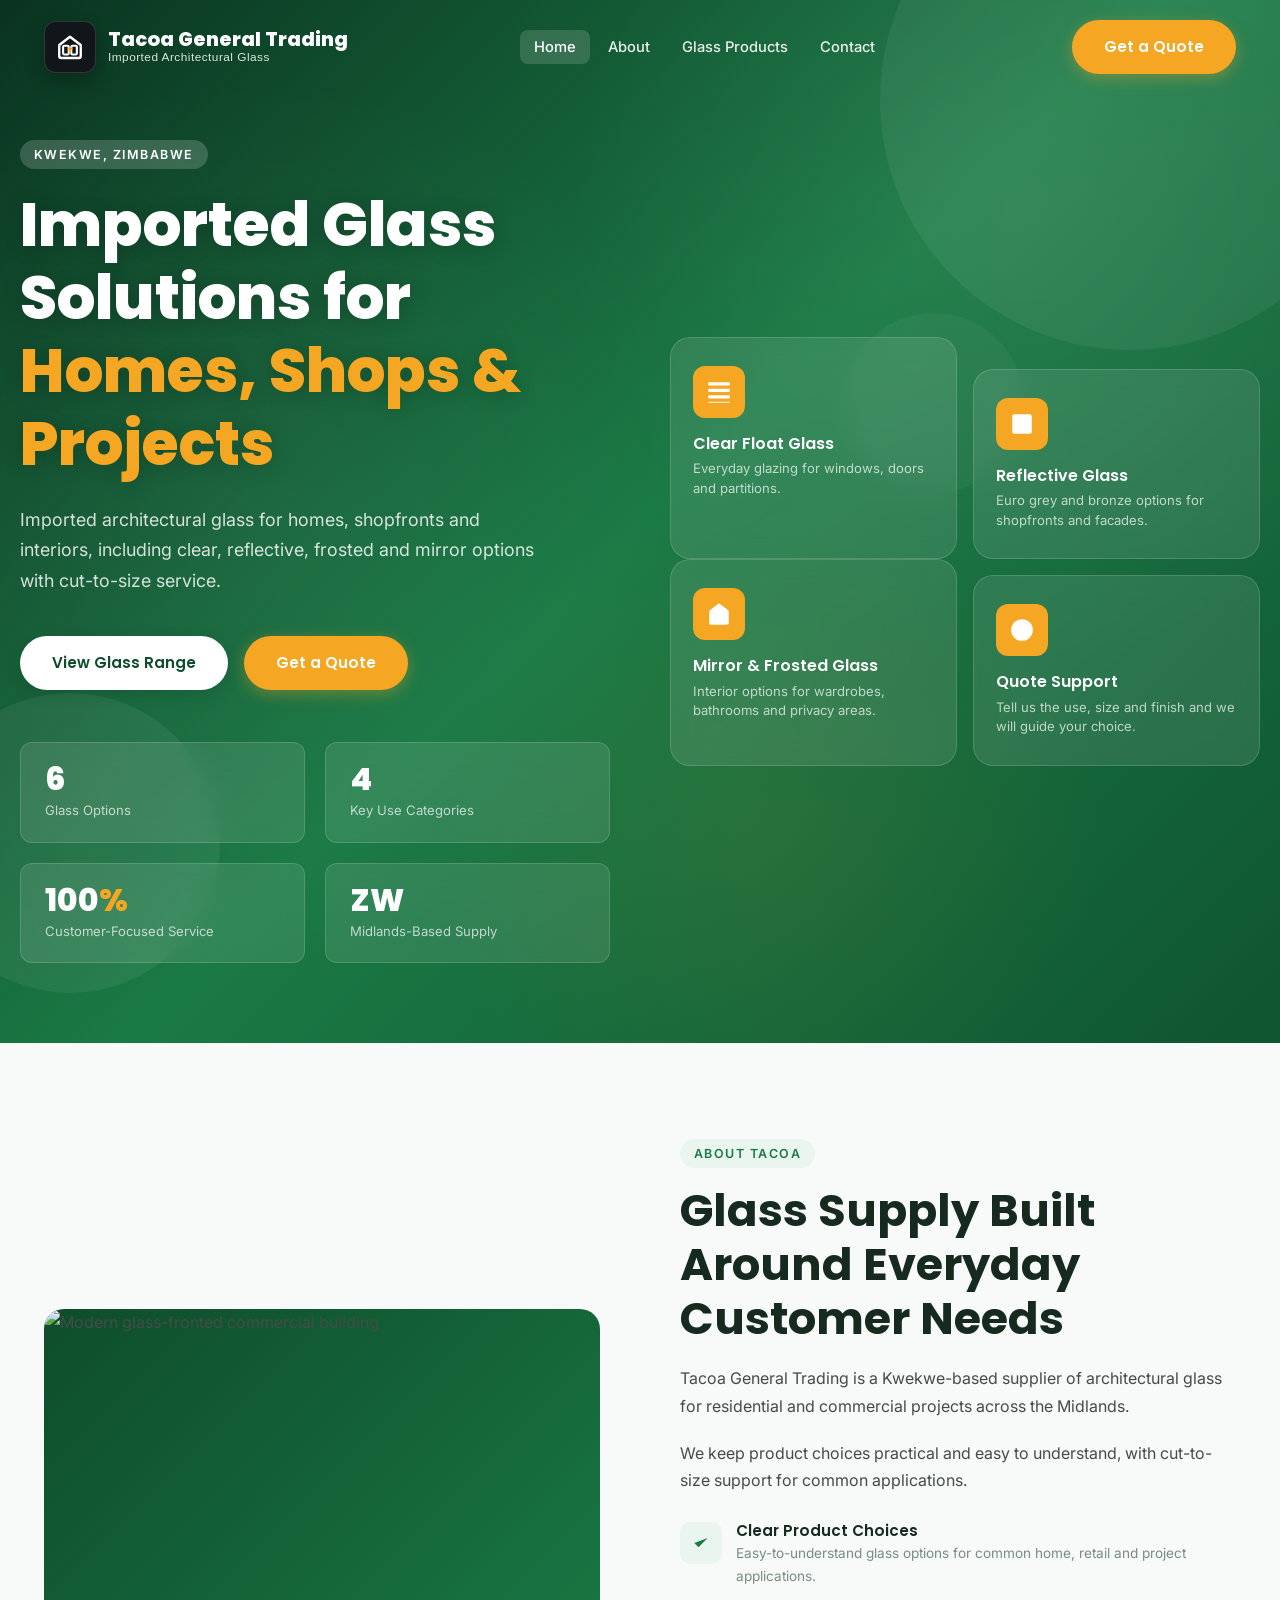
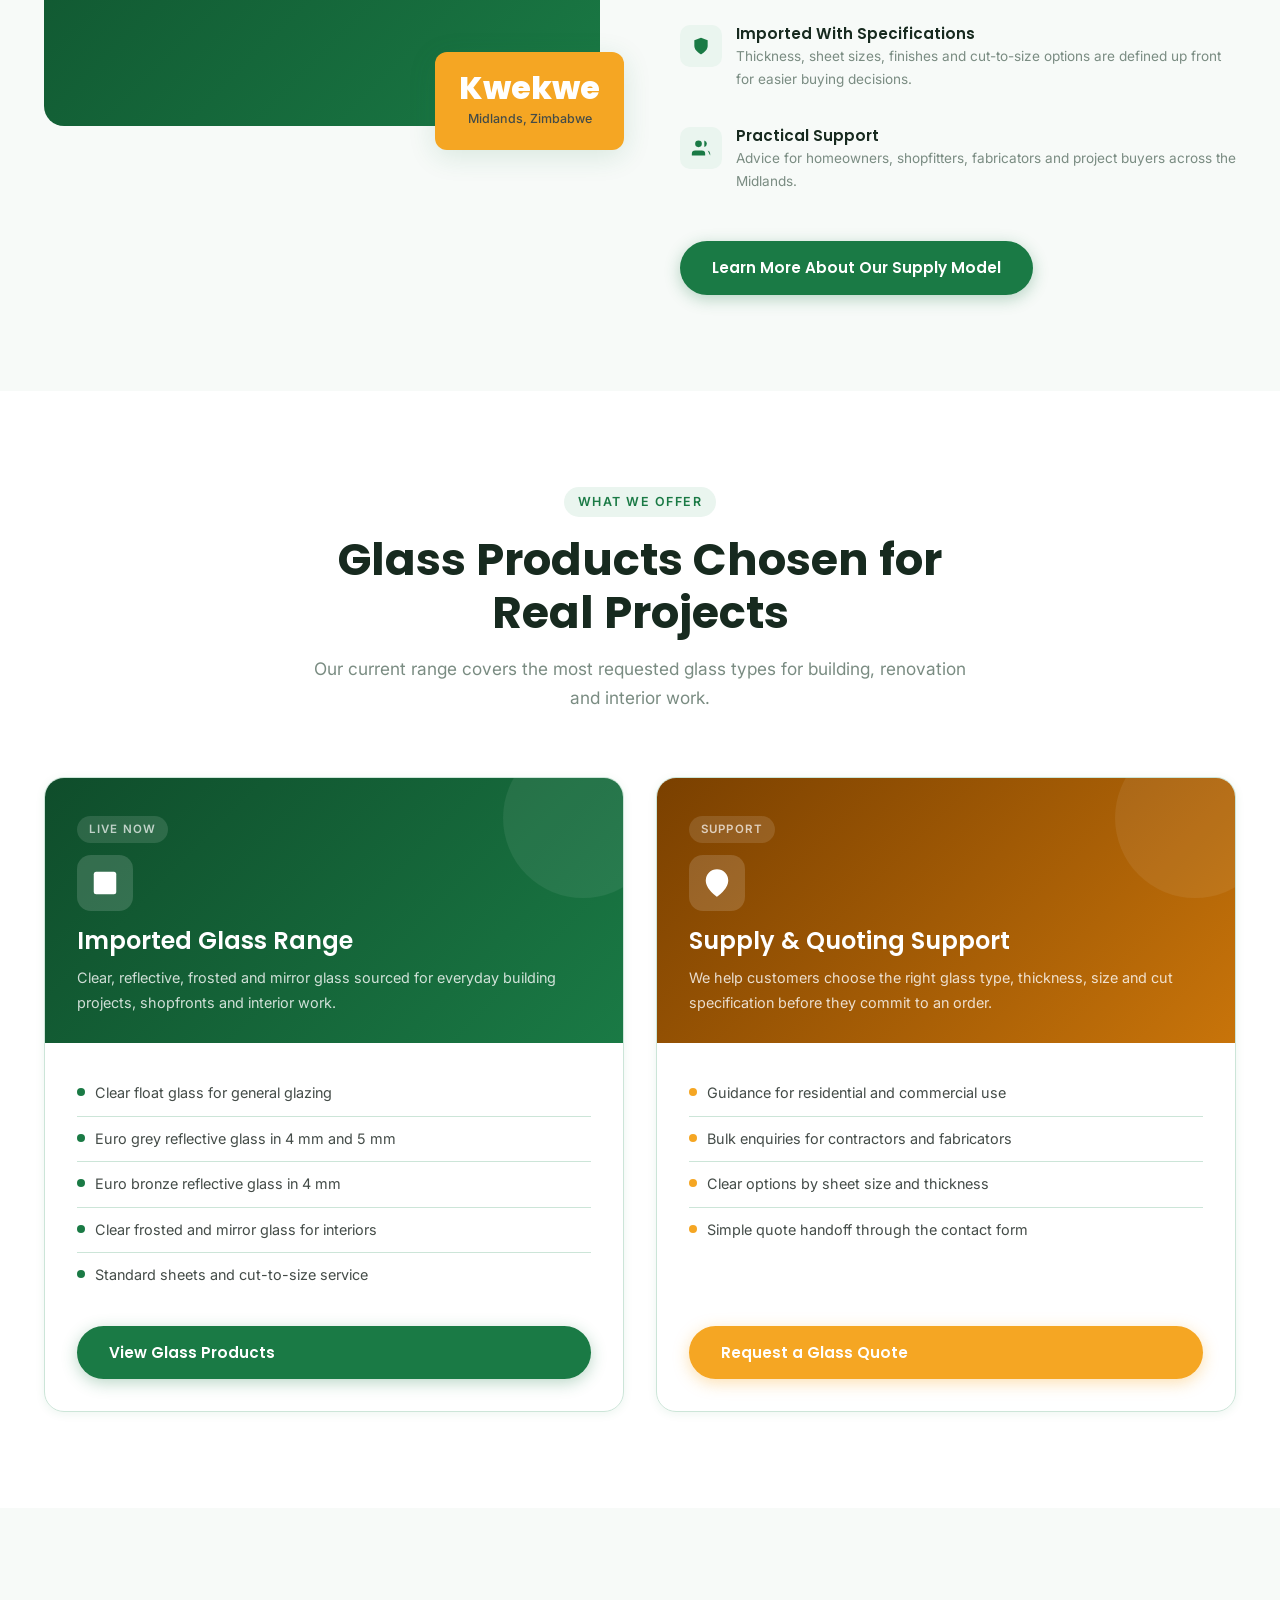
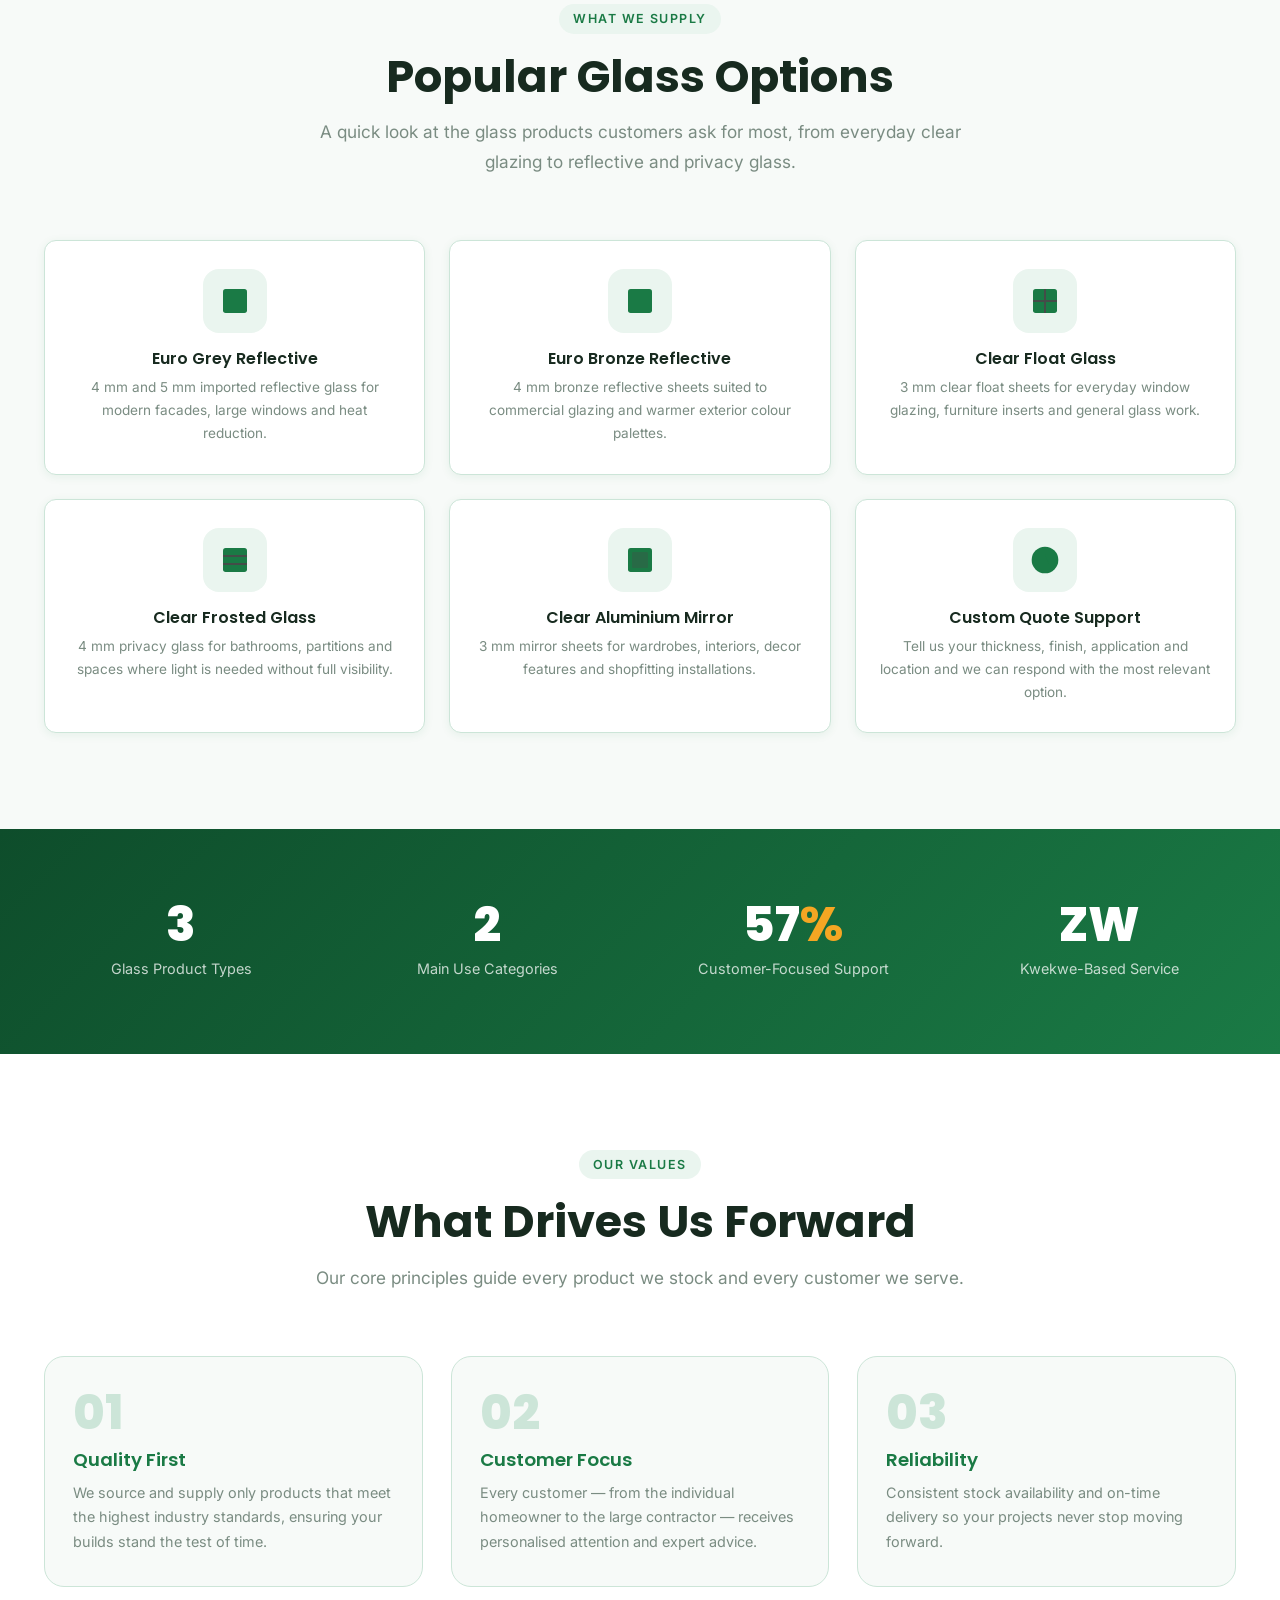
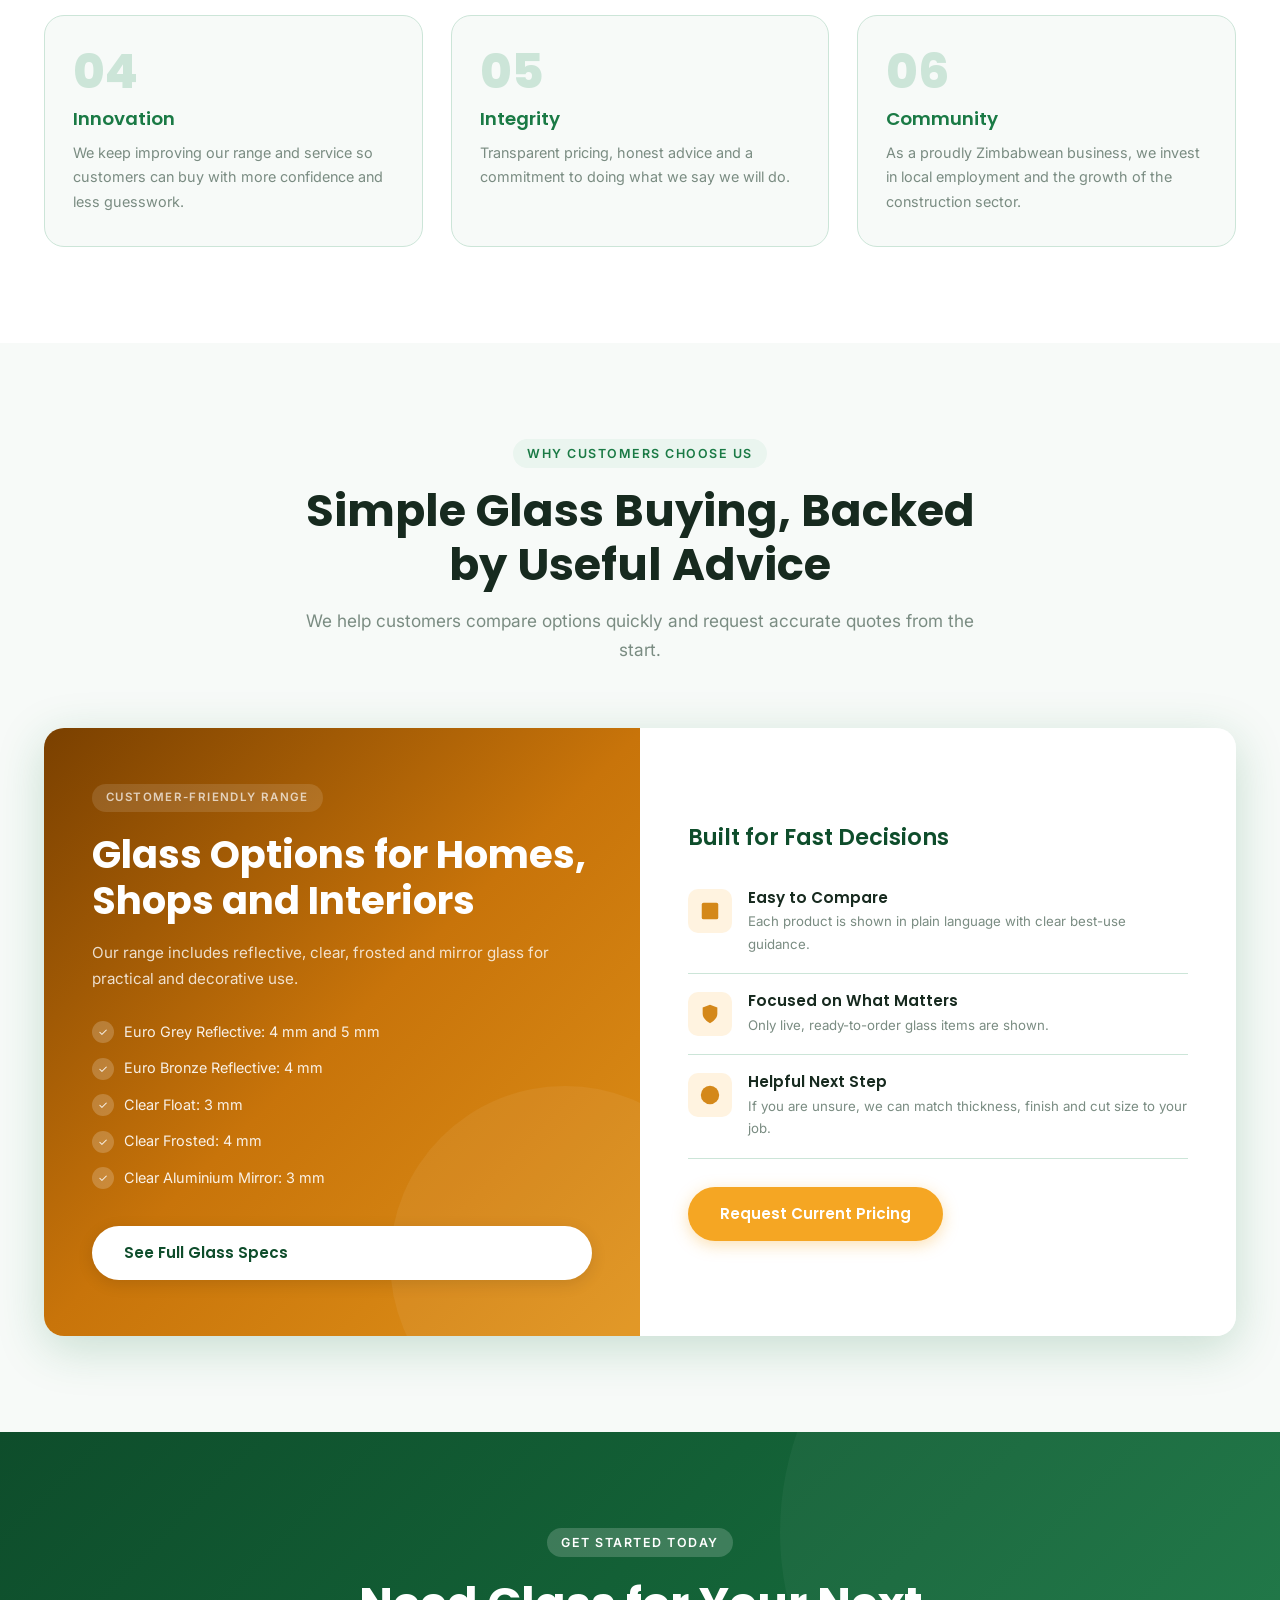
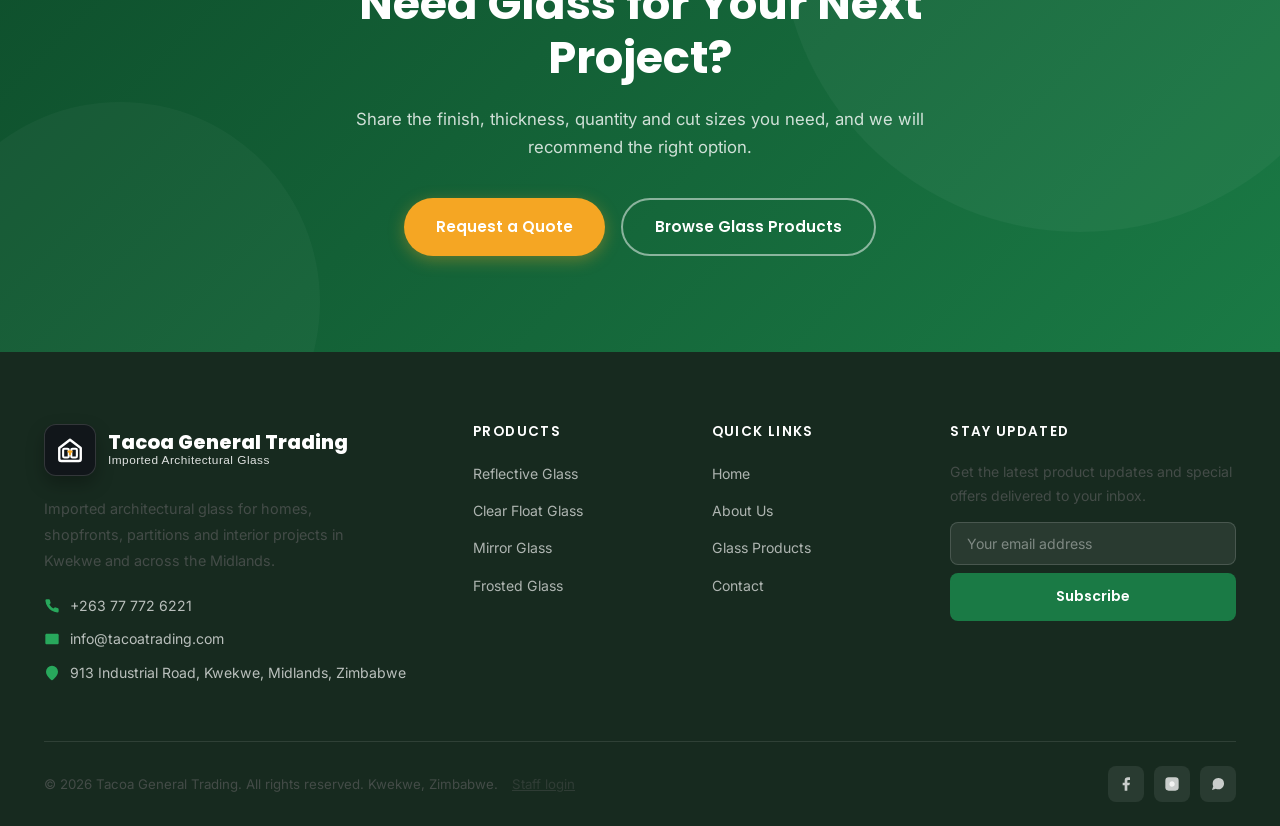
==== commit c05f51bd: "Add Staff login link to footer" ====
--- a/index.html
+++ b/index.html
@@ -504,7 +504,7 @@
 
       </div>
       <div class="footer-bottom">
-        <p>&copy; 2026 Tacoa General Trading. All rights reserved. Kwekwe, Zimbabwe.</p>
+        <p>&copy; 2026 Tacoa General Trading. All rights reserved. Kwekwe, Zimbabwe. <a href="admin.html" class="staff-link">Staff login</a></p>
         <div class="social-links">
           <a href="#" class="social-link" aria-label="Facebook">
             <svg viewBox="0 0 24 24"><path d="M18 2h-3a5 5 0 00-5 5v3H7v4h3v8h4v-8h3l1-4h-4V7a1 1 0 011-1h3z"/></svg>
--- a/css/style.css
+++ b/css/style.css
@@ -877,6 +877,8 @@
   flex-wrap: wrap;
 }
 .footer-bottom p { font-size: .83rem; }
+.footer-bottom .staff-link { margin-left: 10px; opacity: .55; text-decoration: underline; }
+.footer-bottom .staff-link:hover { opacity: 1; }
 .social-links { display: flex; gap: 10px; }
 .social-link {
   width: 36px; height: 36px;
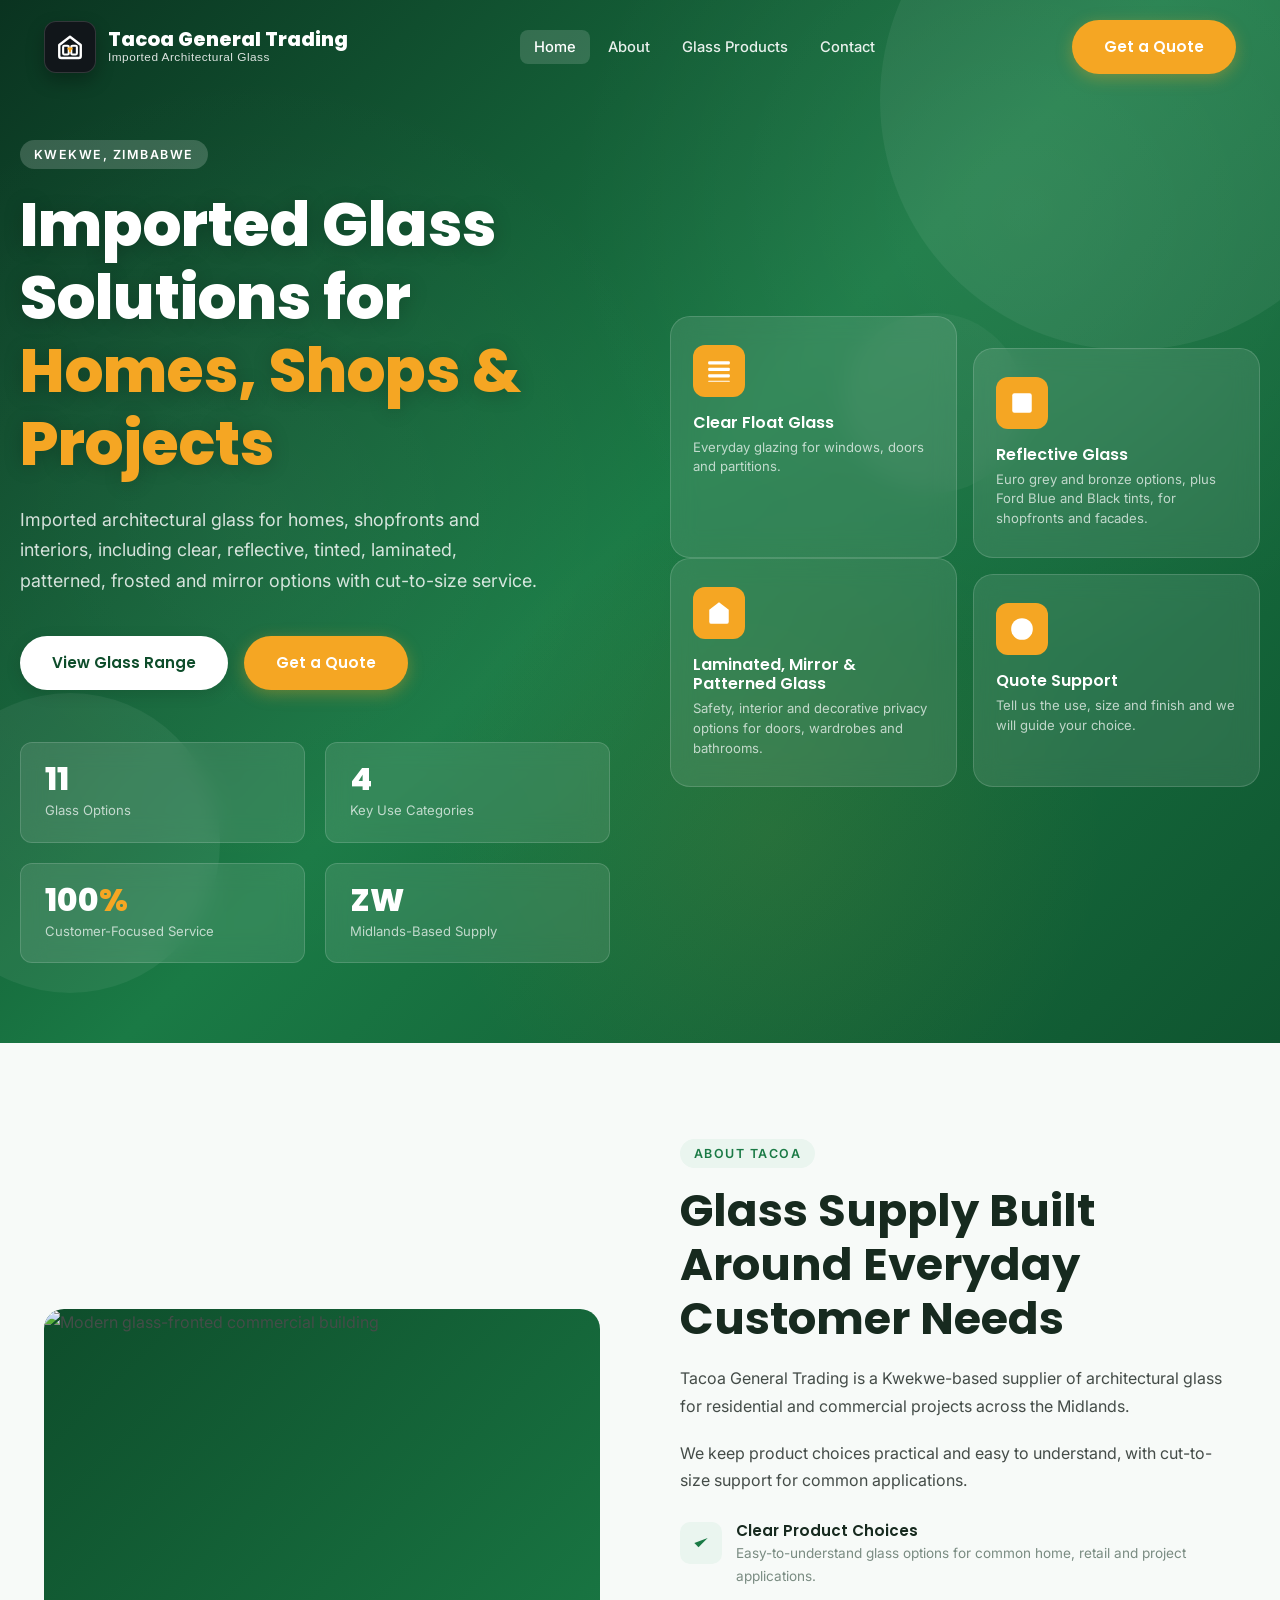
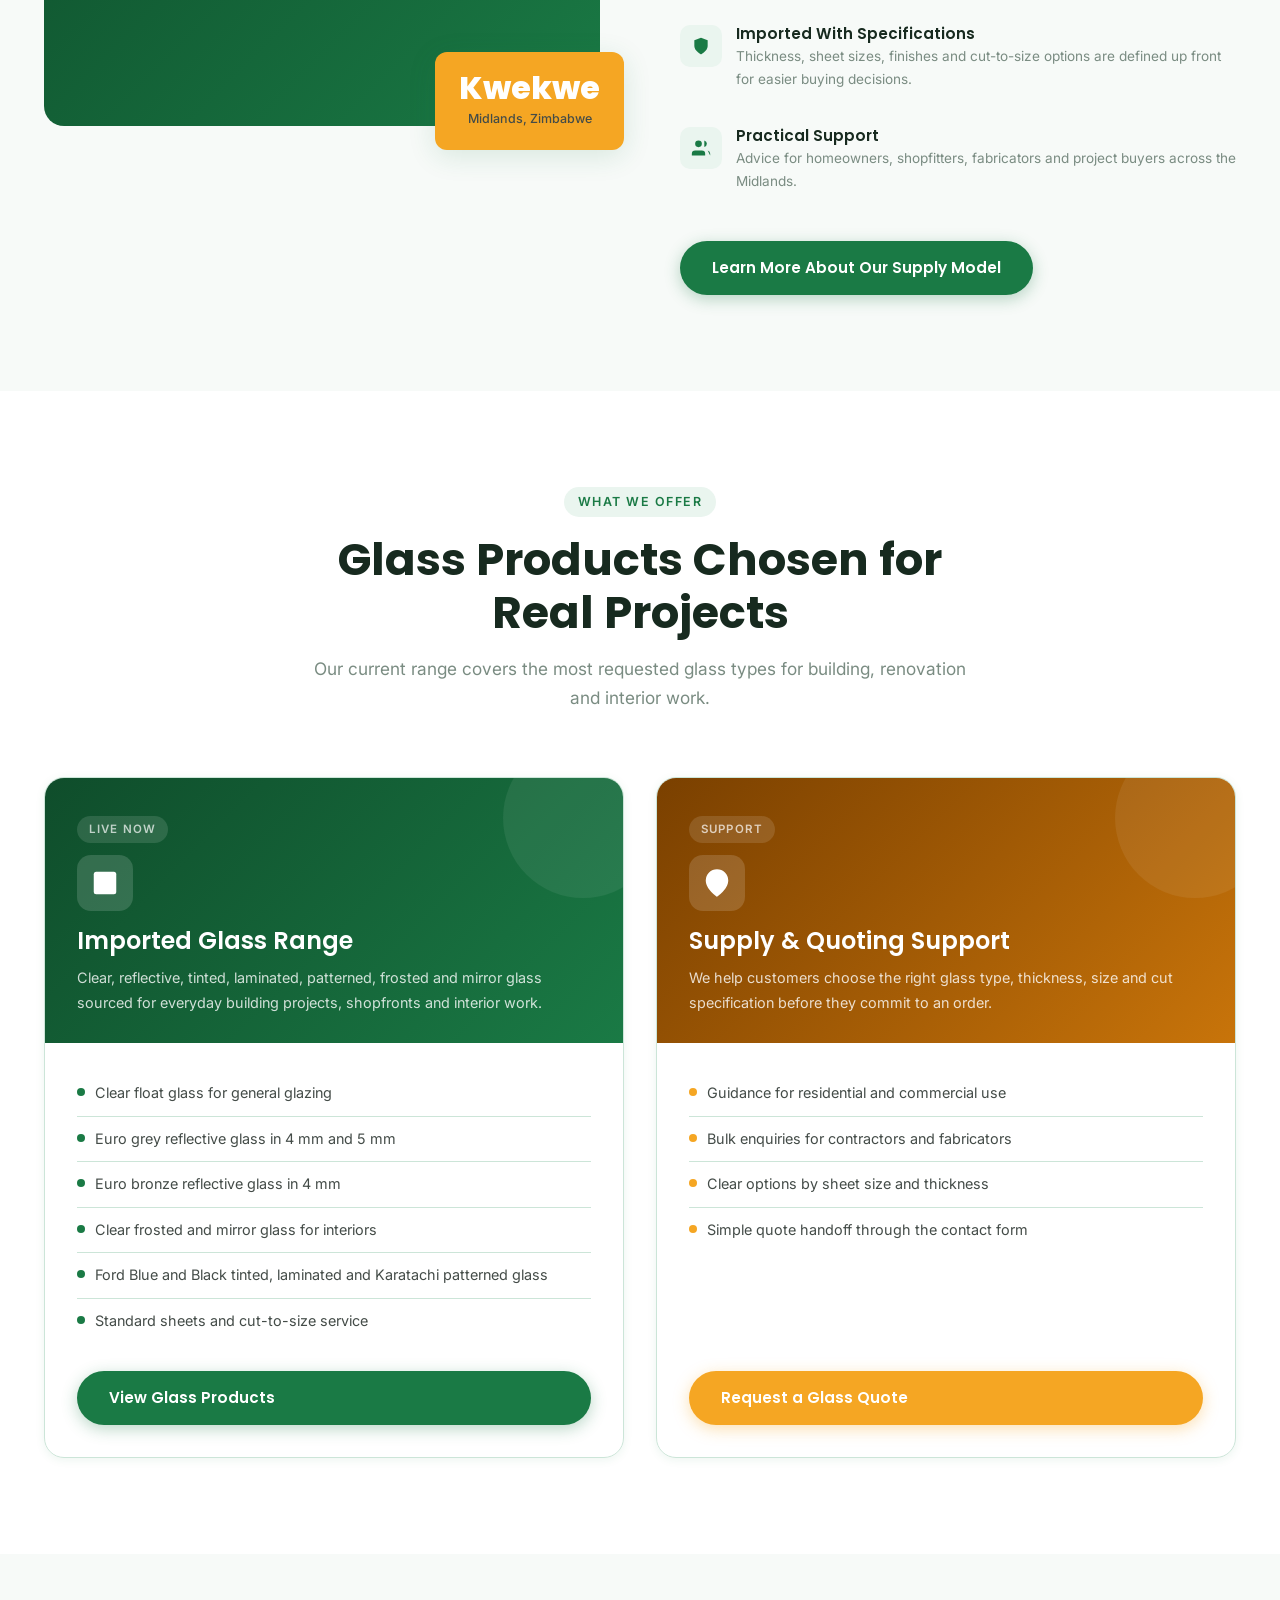
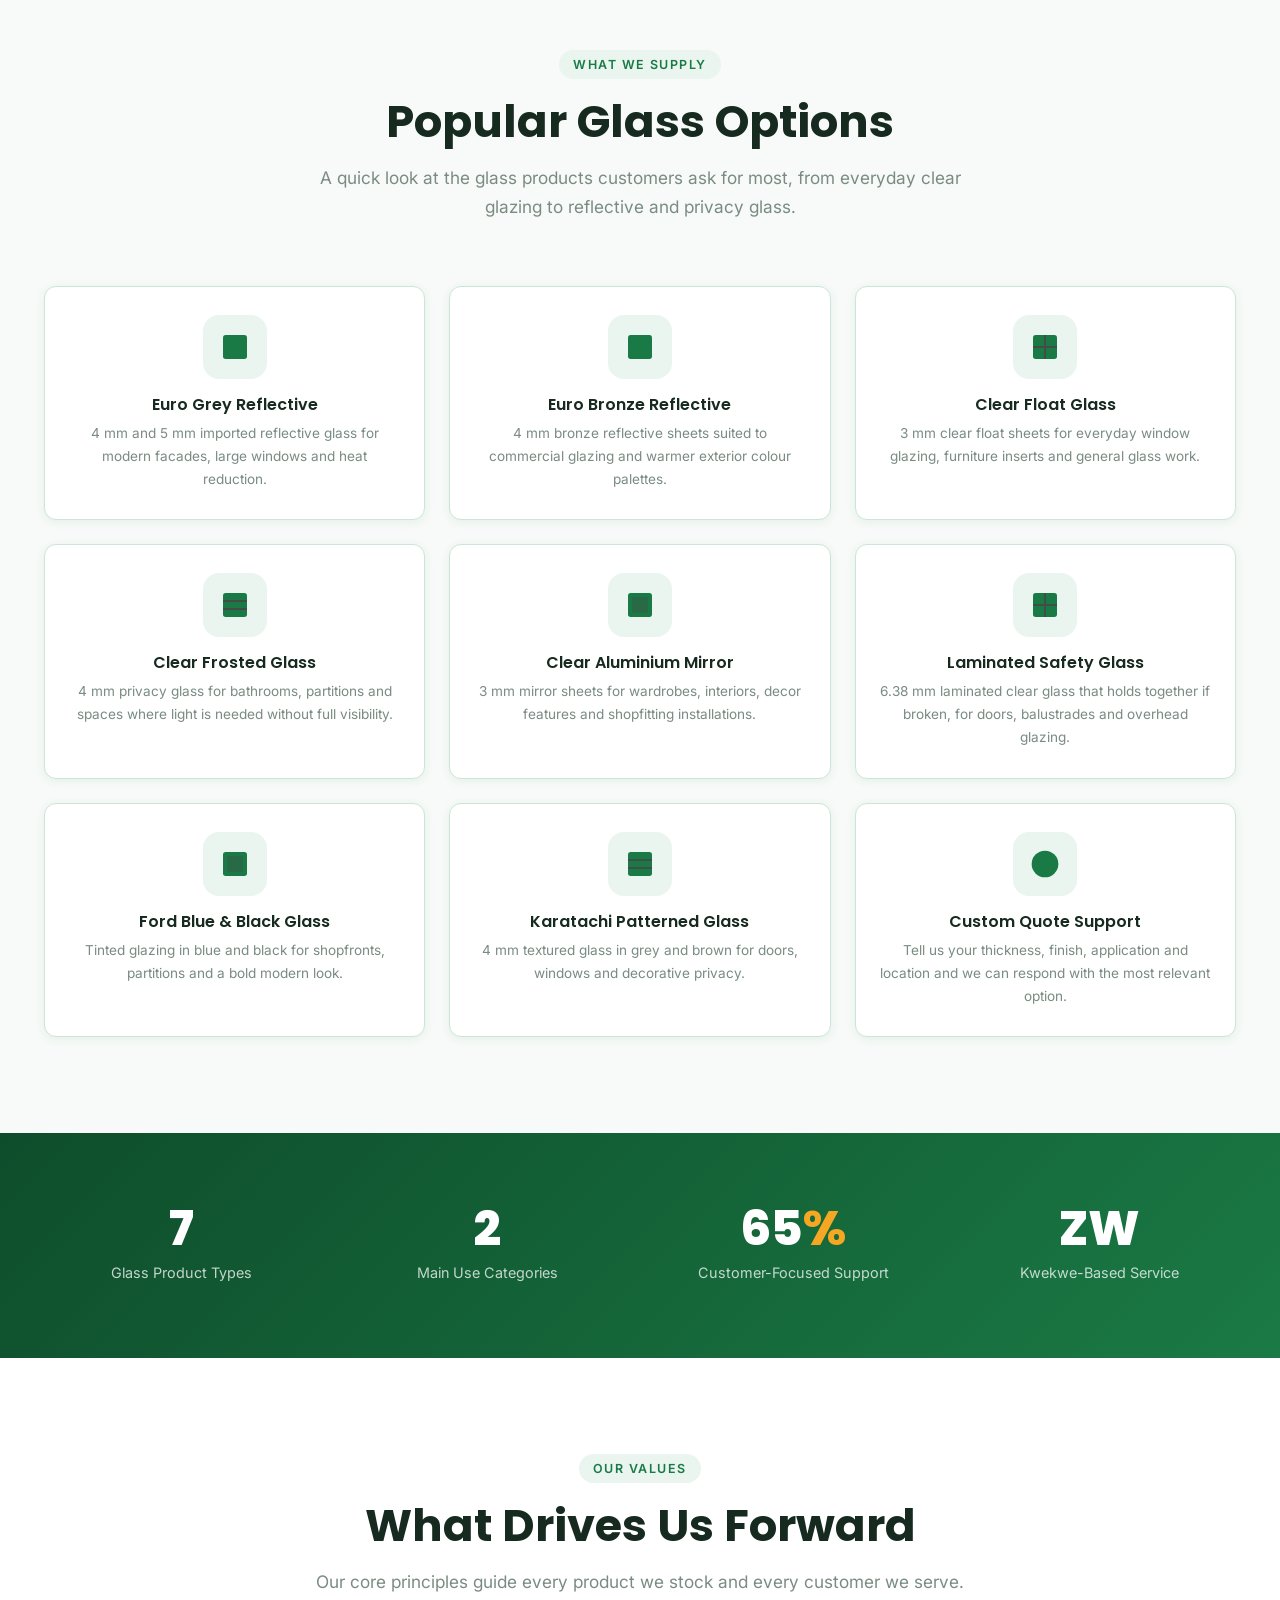
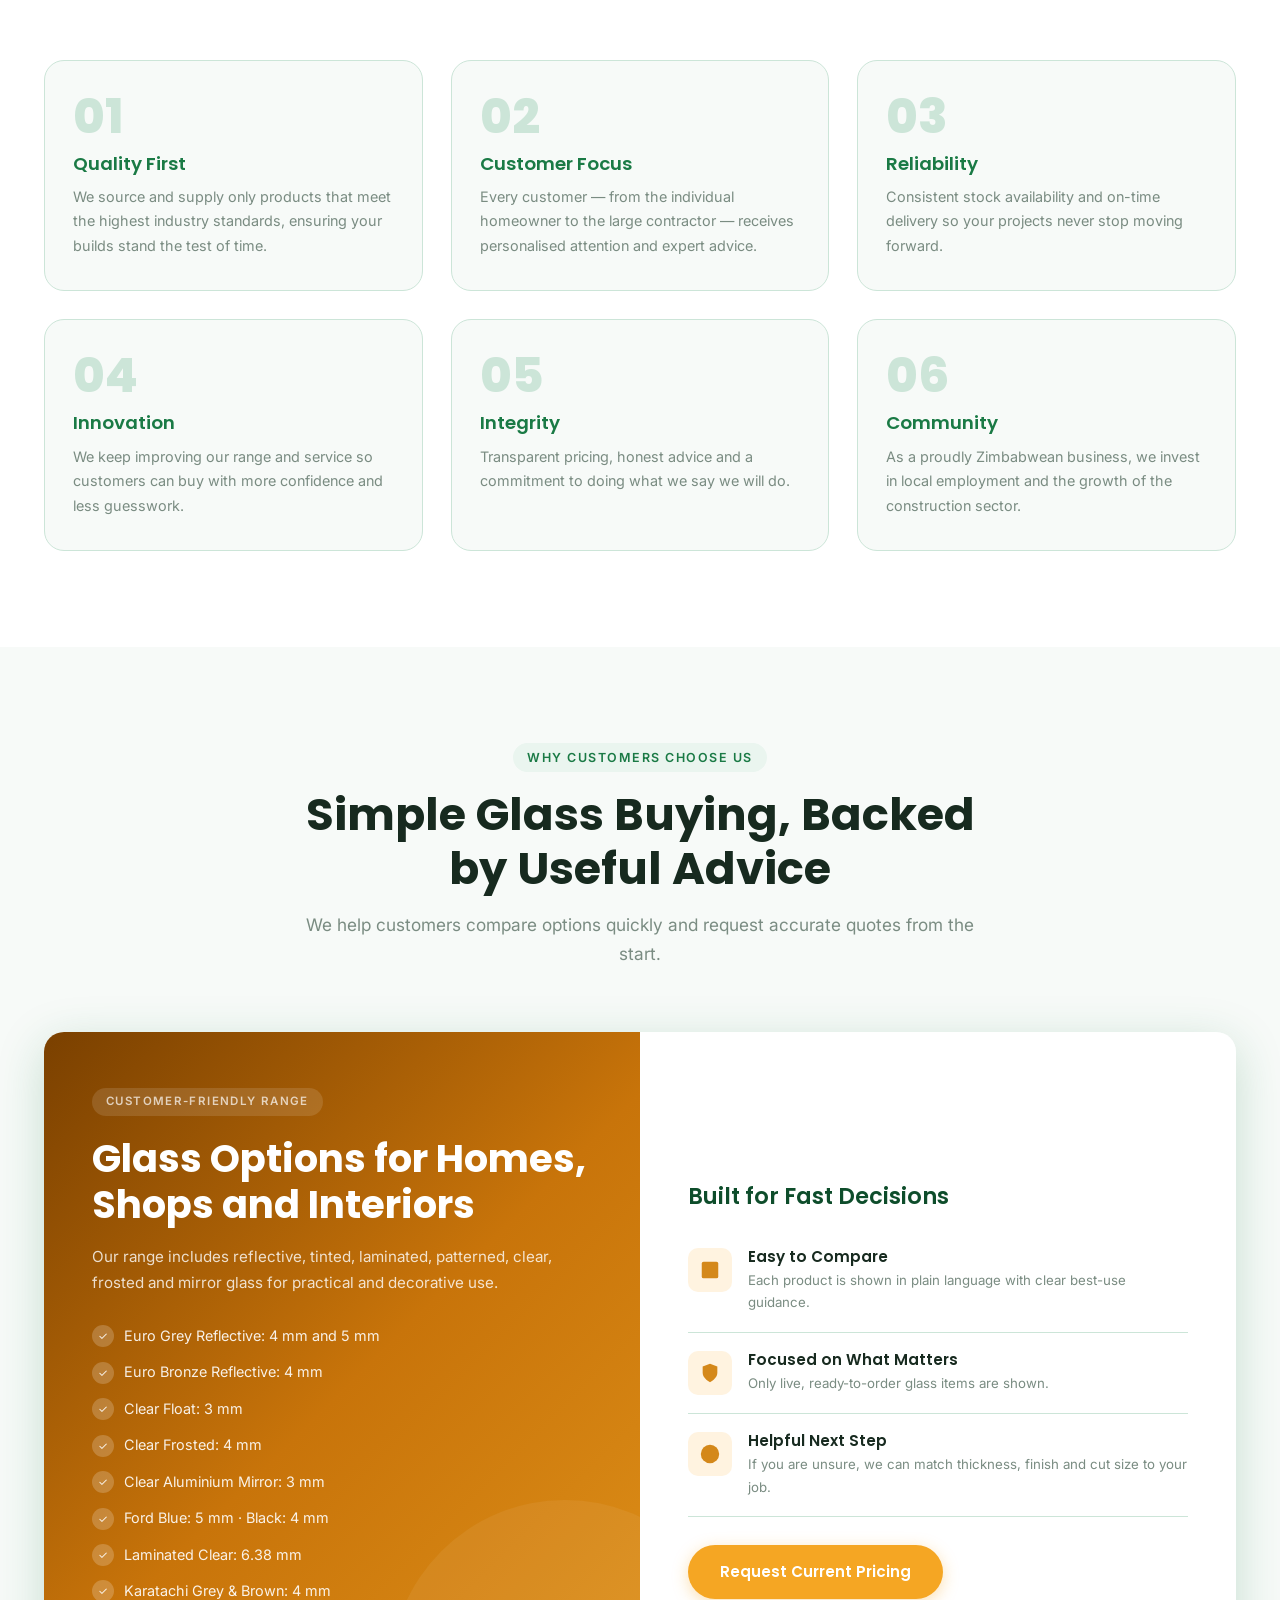
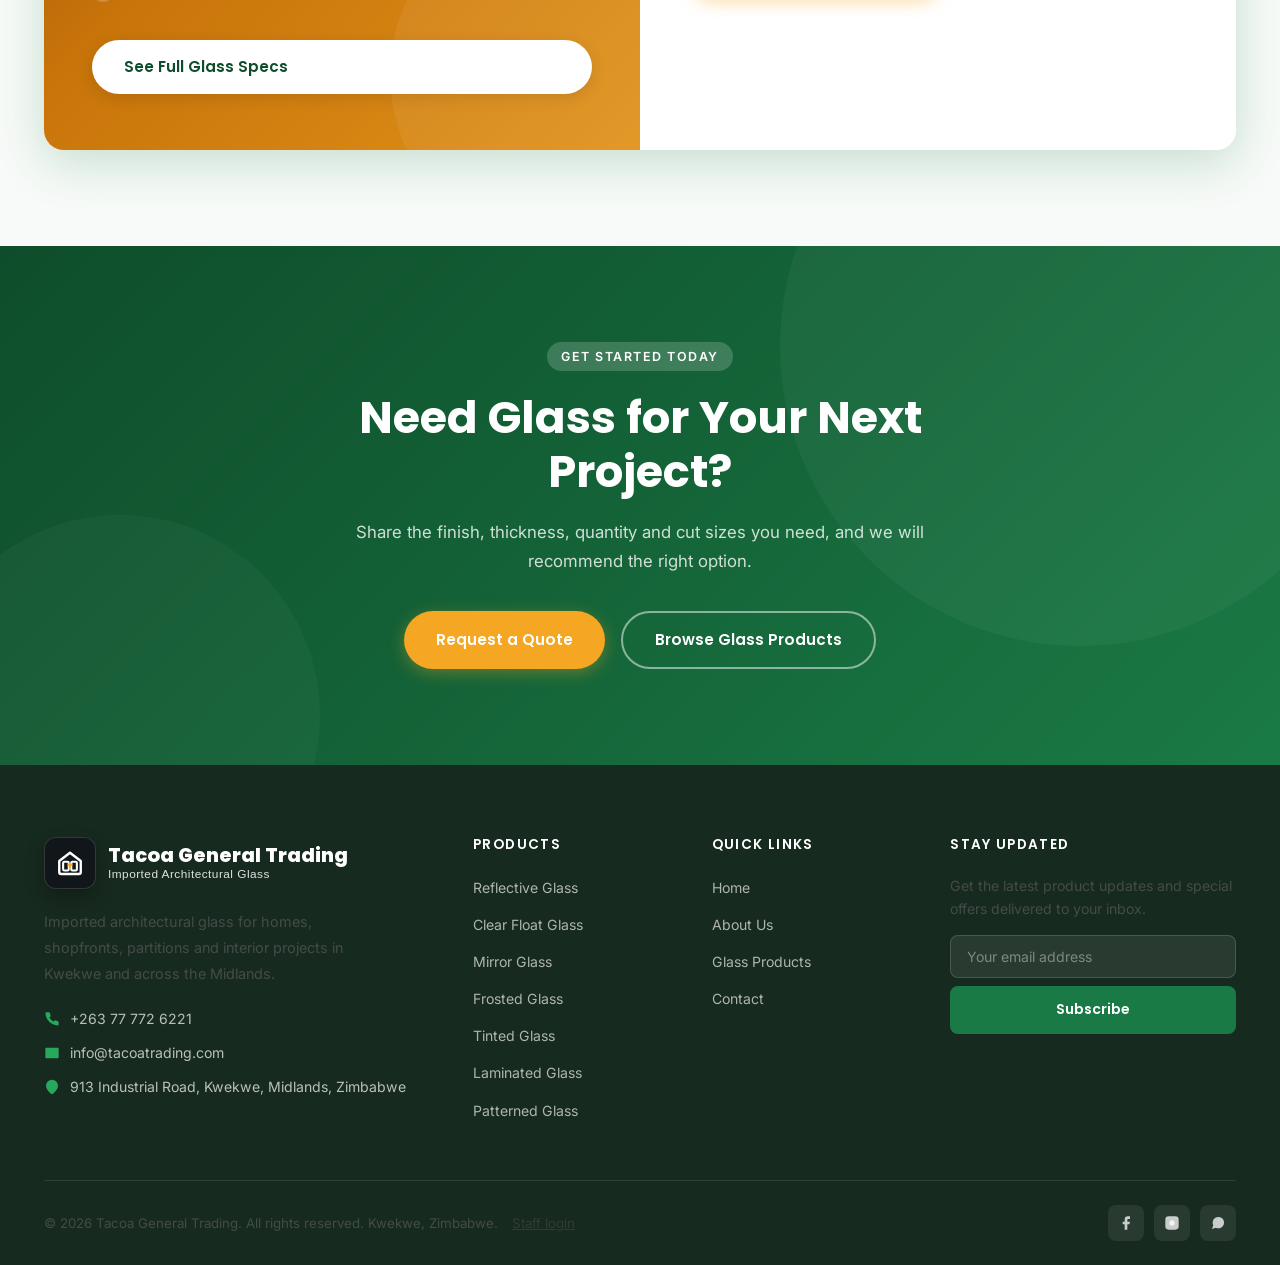
==== commit 9b28f013: "Add Ford Blue, Black, Laminated and Karatachi glass to public pages" ====
--- a/index.html
+++ b/index.html
@@ -4,7 +4,7 @@
   <meta charset="UTF-8" />
   <meta name="viewport" content="width=device-width, initial-scale=1.0" />
   <title>Tacoa General Trading — Imported Glass Solutions | Kwekwe, Zimbabwe</title>
-  <meta name="description" content="Tacoa General Trading imports and supplies architectural glass in Kwekwe, Zimbabwe, including clear float, reflective, mirror and frosted glass for homes, shops and projects." />
+  <meta name="description" content="Tacoa General Trading imports and supplies architectural glass in Kwekwe, Zimbabwe, including clear float, reflective, tinted, laminated, patterned, mirror and frosted glass for homes, shops and projects." />
   <link rel="stylesheet" href="css/style.css" />
   <link rel="icon" type="image/svg+xml" href="assets/logo/favicon.svg?v=2" />
 </head>
@@ -70,7 +70,7 @@
             <span class="highlight">Homes, Shops &amp; Projects</span>
           </h1>
           <p class="hero-sub">
-            Imported architectural glass for homes, shopfronts and interiors, including clear, reflective, frosted and mirror options with cut-to-size service.
+            Imported architectural glass for homes, shopfronts and interiors, including clear, reflective, tinted, laminated, patterned, frosted and mirror options with cut-to-size service.
           </p>
           <div class="hero-actions">
             <a href="products.html" class="btn btn-white">View Glass Range</a>
@@ -79,7 +79,7 @@
 
           <div class="hero-stats">
             <div class="stat-card fade-up delay-1">
-              <div class="stat-number">6</div>
+              <div class="stat-number">11</div>
               <div class="stat-label">Glass Options</div>
             </div>
             <div class="stat-card fade-up delay-2">
@@ -110,14 +110,14 @@
               <svg viewBox="0 0 24 24"><rect x="3" y="3" width="18" height="18" rx="2"/></svg>
             </div>
             <h4>Reflective Glass</h4>
-            <p>Euro grey and bronze options for shopfronts and facades.</p>
+            <p>Euro grey and bronze options, plus Ford Blue and Black tints, for shopfronts and facades.</p>
           </div>
           <div class="hero-card">
             <div class="hero-card-icon">
               <svg viewBox="0 0 24 24"><path d="M3 9L12 2l9 7v11a2 2 0 01-2 2H5a2 2 0 01-2-2V9z"/></svg>
             </div>
-            <h4>Mirror &amp; Frosted Glass</h4>
-            <p>Interior options for wardrobes, bathrooms and privacy areas.</p>
+            <h4>Laminated, Mirror &amp; Patterned Glass</h4>
+            <p>Safety, interior and decorative privacy options for doors, wardrobes and bathrooms.</p>
           </div>
           <div class="hero-card">
             <div class="hero-card-icon">
@@ -211,7 +211,7 @@
               <svg viewBox="0 0 24 24"><rect x="3" y="3" width="18" height="18" rx="2"/></svg>
             </div>
             <h3>Imported Glass Range</h3>
-            <p>Clear, reflective, frosted and mirror glass sourced for everyday building projects, shopfronts and interior work.</p>
+            <p>Clear, reflective, tinted, laminated, patterned, frosted and mirror glass sourced for everyday building projects, shopfronts and interior work.</p>
           </div>
           <div class="division-body">
             <ul class="division-list">
@@ -219,6 +219,7 @@
               <li>Euro grey reflective glass in 4 mm and 5 mm</li>
               <li>Euro bronze reflective glass in 4 mm</li>
               <li>Clear frosted and mirror glass for interiors</li>
+              <li>Ford Blue and Black tinted, laminated and Karatachi patterned glass</li>
               <li>Standard sheets and cut-to-size service</li>
             </ul>
             <a href="products.html" class="btn btn-primary">View Glass Products</a>
@@ -297,6 +298,27 @@
         </div>
         <div class="product-card fade-up delay-3">
           <div class="product-icon">
+            <svg viewBox="0 0 24 24"><rect x="3" y="3" width="18" height="18" rx="2"/><path d="M3 12h18M12 3v18" stroke="currentColor" stroke-width="1.5" fill="none"/></svg>
+          </div>
+          <h4>Laminated Safety Glass</h4>
+          <p>6.38 mm laminated clear glass that holds together if broken, for doors, balustrades and overhead glazing.</p>
+        </div>
+        <div class="product-card fade-up delay-1">
+          <div class="product-icon">
+            <svg viewBox="0 0 24 24"><rect x="3" y="3" width="18" height="18" rx="2"/><rect x="6" y="6" width="12" height="12" rx="1" fill="currentColor" opacity=".35"/></svg>
+          </div>
+          <h4>Ford Blue &amp; Black Glass</h4>
+          <p>Tinted glazing in blue and black for shopfronts, partitions and a bold modern look.</p>
+        </div>
+        <div class="product-card fade-up delay-2">
+          <div class="product-icon">
+            <svg viewBox="0 0 24 24"><rect x="3" y="3" width="18" height="18" rx="2"/><path d="M3 9h18M3 15h18" stroke="currentColor" stroke-width="1.5" fill="none"/></svg>
+          </div>
+          <h4>Karatachi Patterned Glass</h4>
+          <p>4 mm textured glass in grey and brown for doors, windows and decorative privacy.</p>
+        </div>
+        <div class="product-card fade-up delay-3">
+          <div class="product-icon">
             <svg viewBox="0 0 24 24"><circle cx="12" cy="12" r="10"/><path d="M12 8v4l3 3"/></svg>
           </div>
           <h4>Custom Quote Support</h4>
@@ -311,7 +333,7 @@
     <div class="container">
       <div class="stats-grid">
         <div class="stats-item">
-          <div class="stats-num" data-target="6">0</div>
+          <div class="stats-num" data-target="11">0</div>
           <div class="stats-label">Glass Product Types</div>
         </div>
         <div class="stats-item">
@@ -386,13 +408,16 @@
           <div class="spotlight-bg-shape"></div>
           <span class="spotlight-label">Customer-Friendly Range</span>
           <h2>Glass Options for Homes, Shops and Interiors</h2>
-          <p>Our range includes reflective, clear, frosted and mirror glass for practical and decorative use.</p>
+          <p>Our range includes reflective, tinted, laminated, patterned, clear, frosted and mirror glass for practical and decorative use.</p>
           <div class="spotlight-features">
             <div class="spotlight-feat">Euro Grey Reflective: 4 mm and 5 mm</div>
             <div class="spotlight-feat">Euro Bronze Reflective: 4 mm</div>
             <div class="spotlight-feat">Clear Float: 3 mm</div>
             <div class="spotlight-feat">Clear Frosted: 4 mm</div>
             <div class="spotlight-feat">Clear Aluminium Mirror: 3 mm</div>
+            <div class="spotlight-feat">Ford Blue: 5 mm &middot; Black: 4 mm</div>
+            <div class="spotlight-feat">Laminated Clear: 6.38 mm</div>
+            <div class="spotlight-feat">Karatachi Grey &amp; Brown: 4 mm</div>
           </div>
           <a href="products.html" class="btn btn-white">See Full Glass Specs</a>
         </div>
@@ -480,6 +505,9 @@
             <li><a href="products.html#clear-float">Clear Float Glass</a></li>
             <li><a href="products.html#mirror">Mirror Glass</a></li>
             <li><a href="products.html#frosted">Frosted Glass</a></li>
+            <li><a href="products.html#tinted">Tinted Glass</a></li>
+            <li><a href="products.html#laminated">Laminated Glass</a></li>
+            <li><a href="products.html#patterned">Patterned Glass</a></li>
           </ul>
         </div>
 
